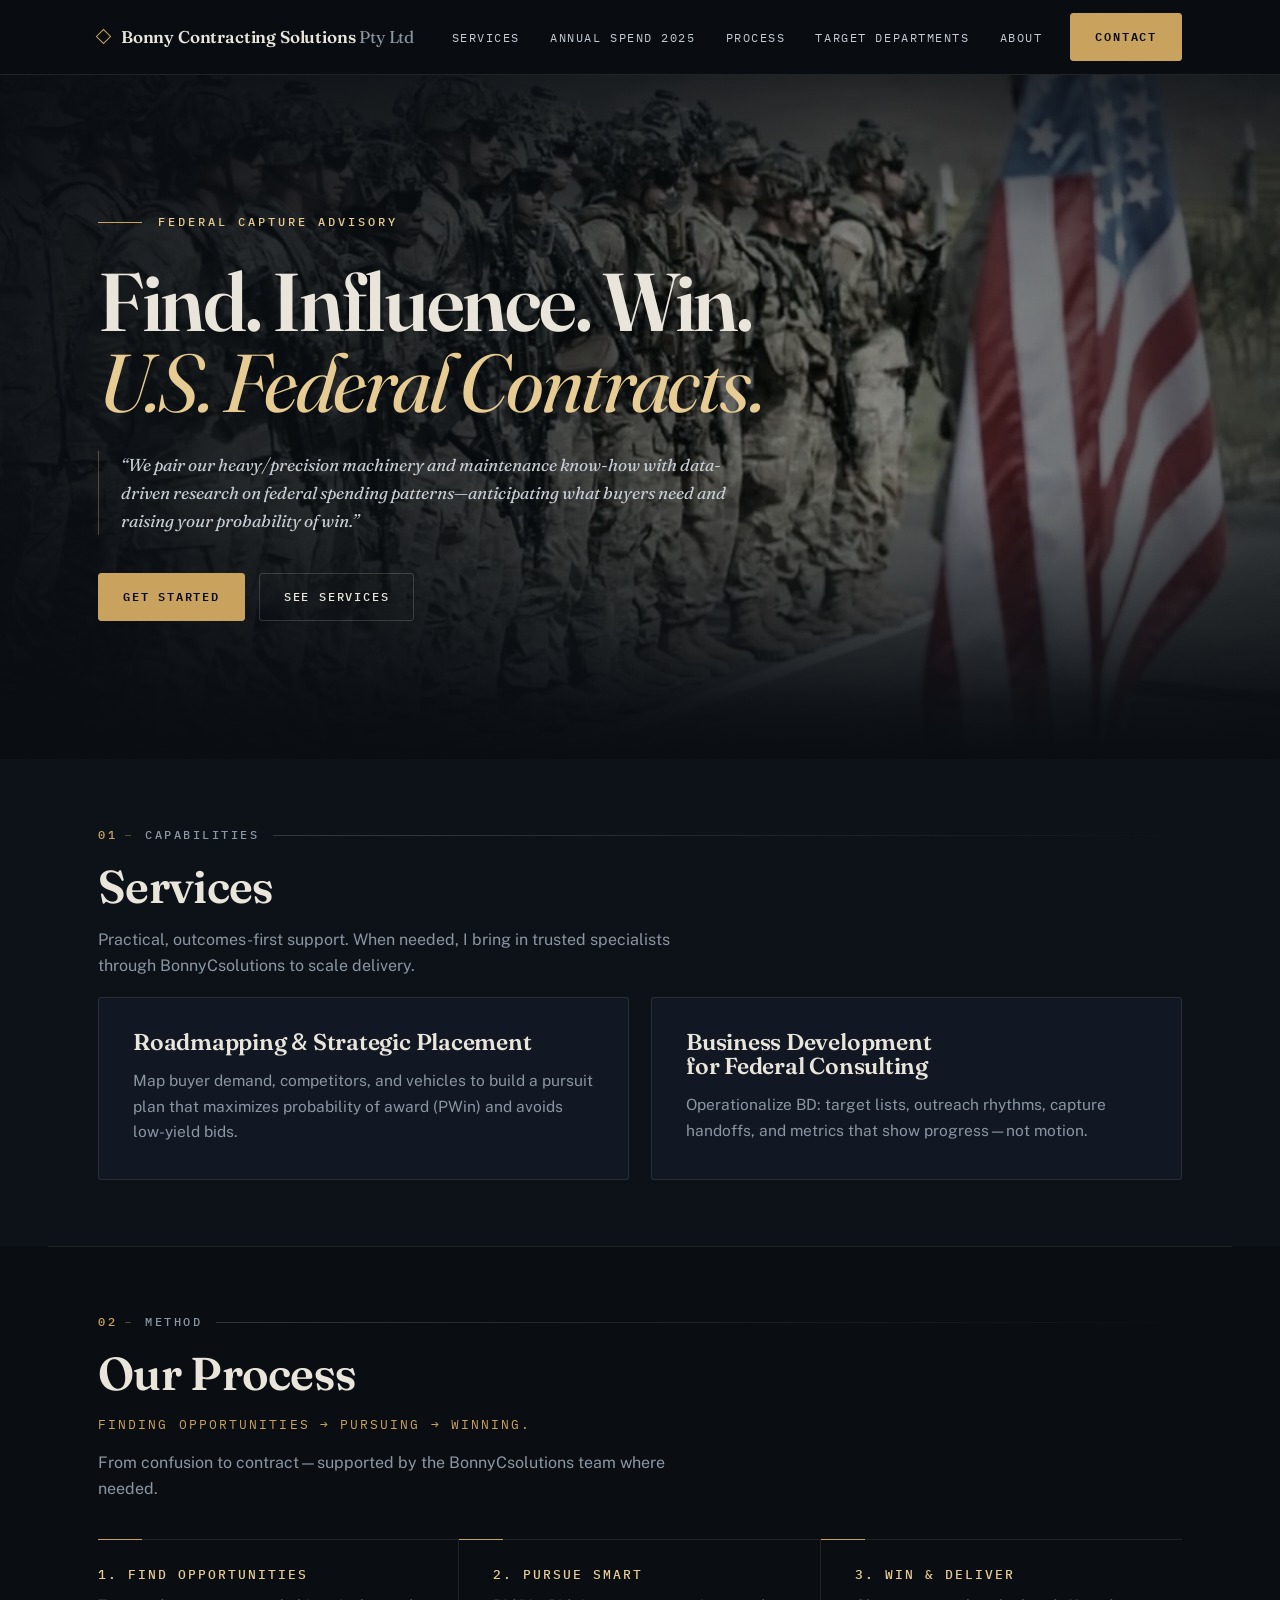
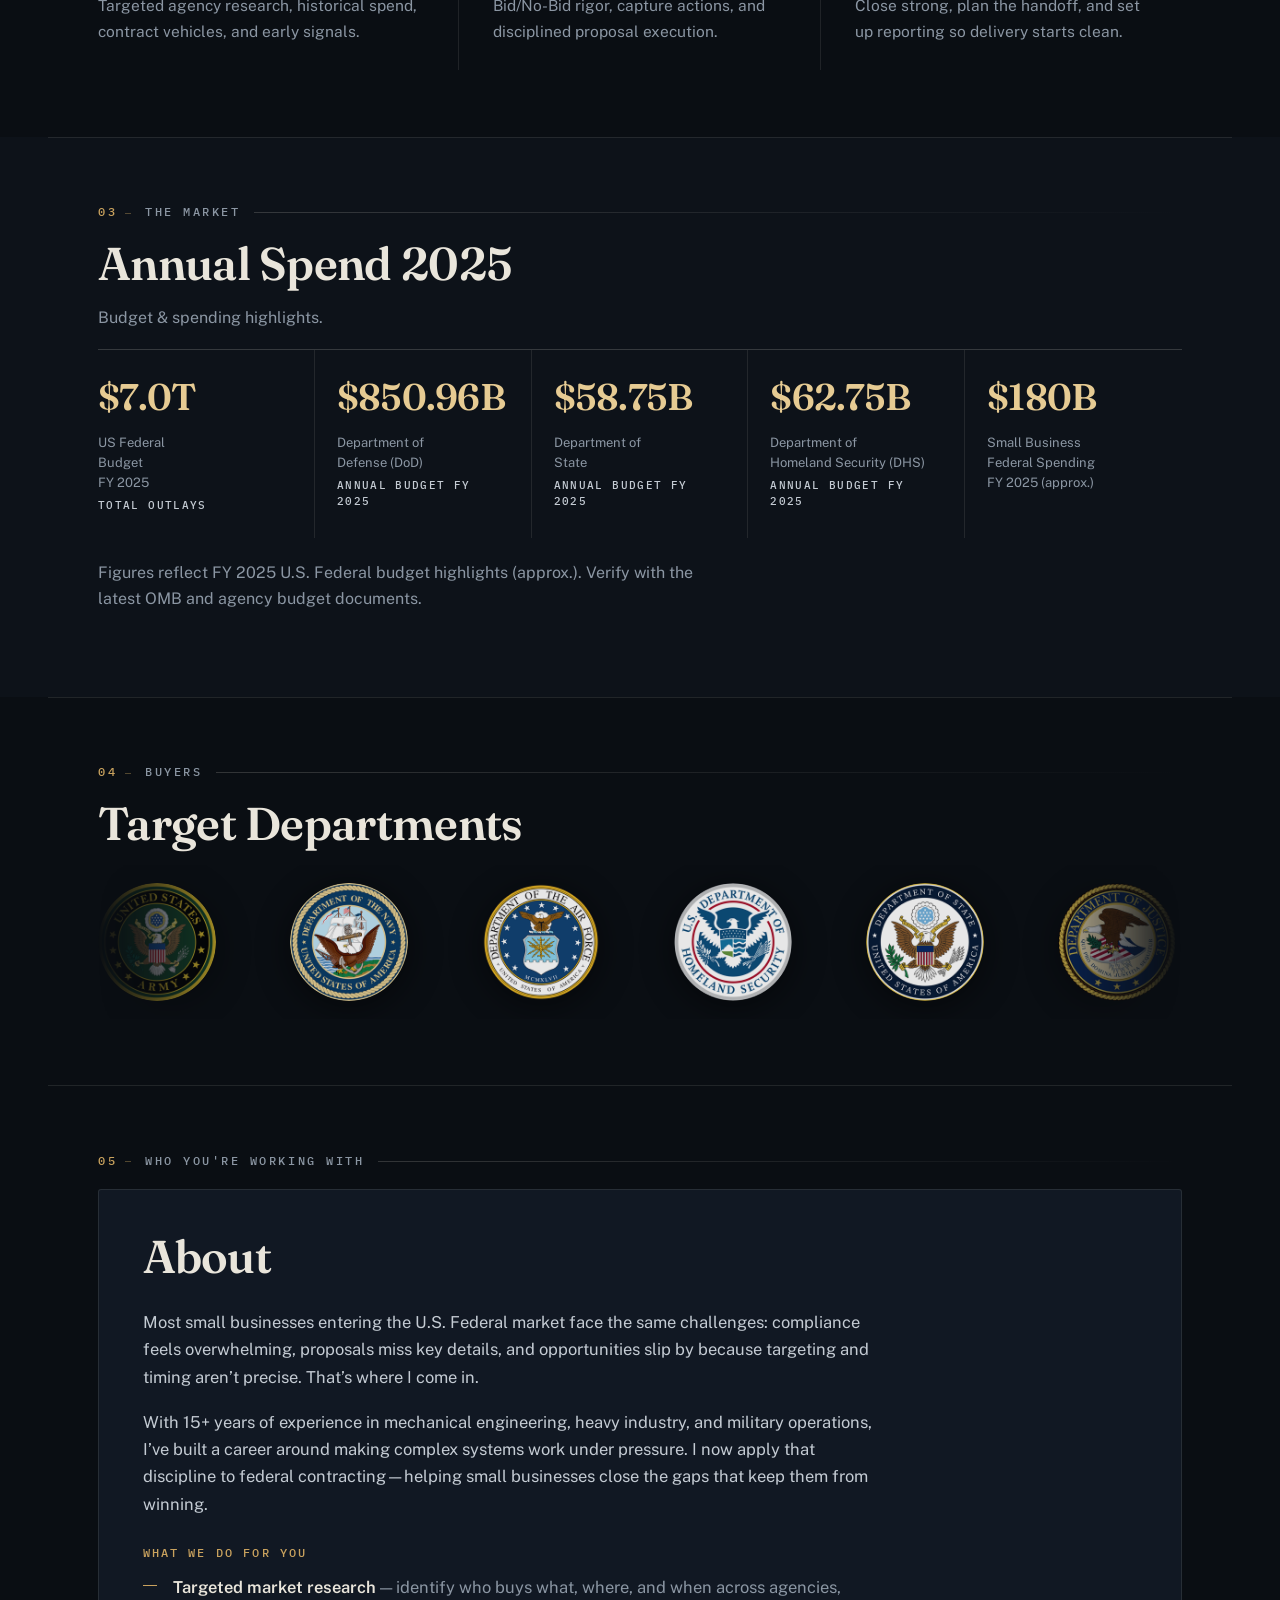
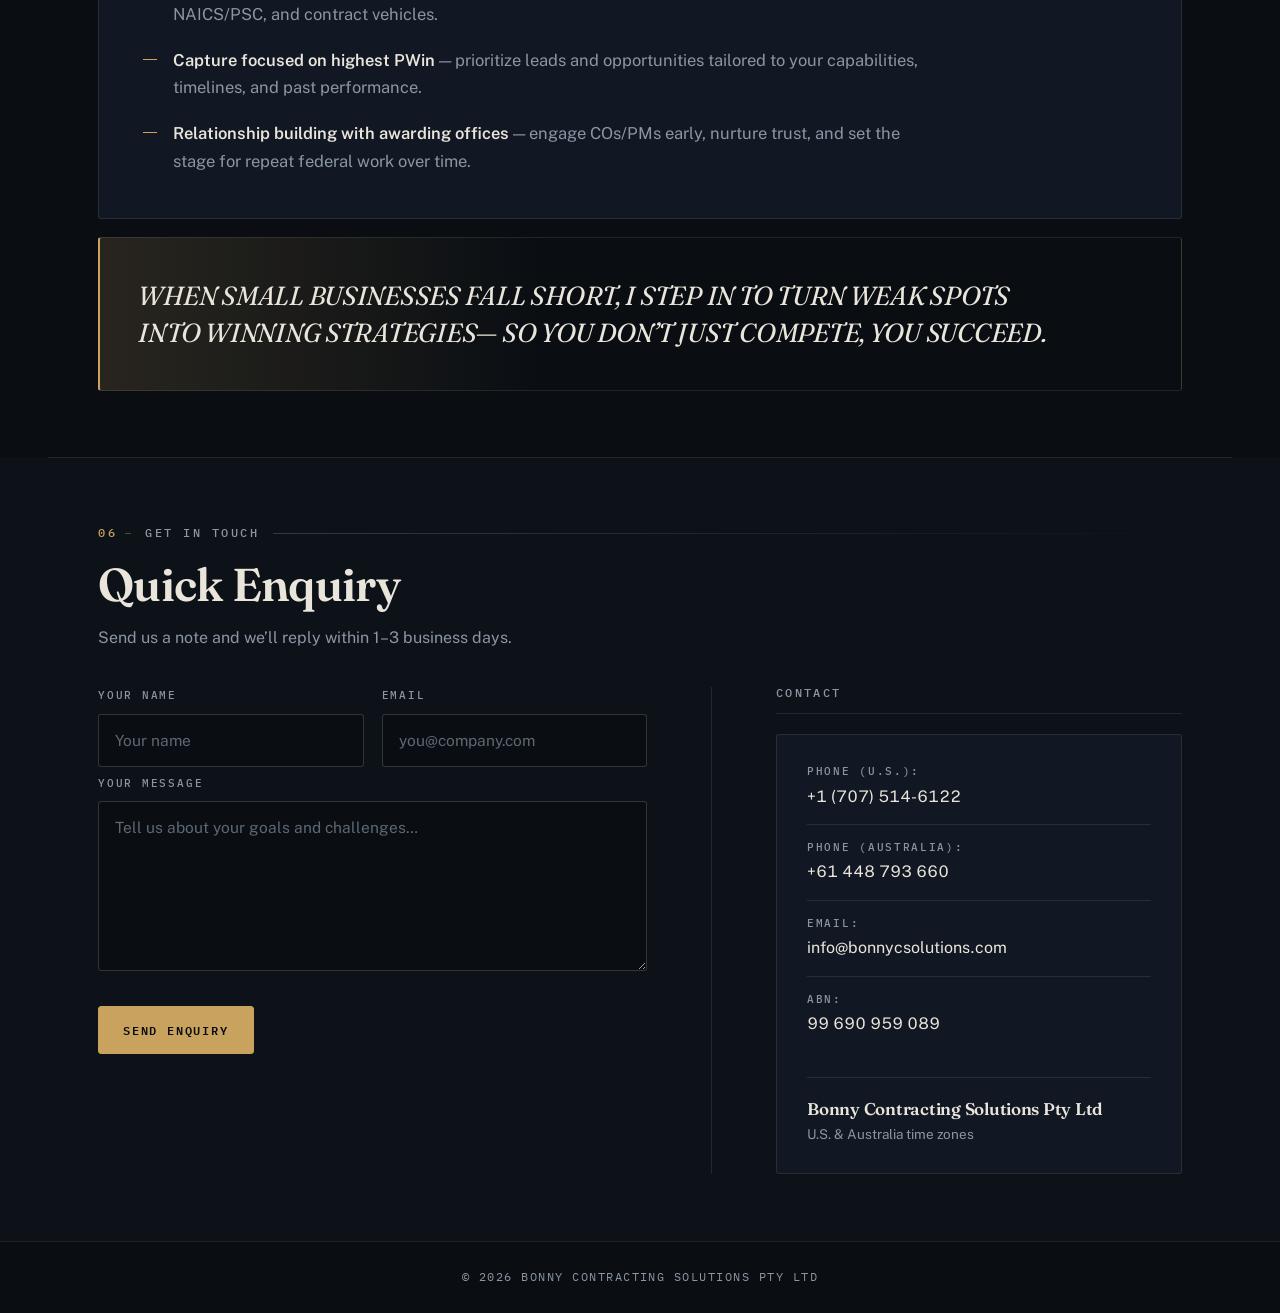
==== index.html @ 8694c8a5 "Tighten vertical rhythm Section padding was clamp(72px,9vw,132px), giving 259px of dead space betwee" ====
<!doctype html>
<html lang="en">
<head>
  <meta charset="utf-8" />
  <!-- Desktop keeps zoom; mobile/tablet tightened by JS (viewport-fit supports notches) -->
  <meta id="viewport" name="viewport" content="width=device-width, initial-scale=1, viewport-fit=cover" />
  <title>Bonny Contracting Solutions Pty Ltd</title>

  <meta name="description" content="Bonny Contracting Solutions helps small businesses find, shape, and win U.S. Federal contracts—DoD & State—through targeted BD, disciplined capture, and compliant proposals.">

  <!-- Social sharing -->
  <meta property="og:title" content="Bonny Contracting Solutions Pty Ltd">
  <meta property="og:description" content="Find. Influence. Win. U.S. Federal Contracts. Pipeline, capture, proposals.">
  <meta property="og:type" content="website">
  <meta property="og:locale" content="en_US">
  <meta name="twitter:card" content="summary_large_image">

  <!-- Fonts (preconnects for faster font CSS) -->
  <link rel="preconnect" href="https://fonts.googleapis.com" crossorigin>
  <link rel="preconnect" href="https://fonts.gstatic.com" crossorigin>
  <link href="https://fonts.googleapis.com/css2?family=Fraunces:ital,opsz,wght@0,9..144,400;0,9..144,600;1,9..144,400&family=IBM+Plex+Mono:wght@400;500&family=Public+Sans:wght@400;500;600&display=swap" rel="stylesheet">

  <link rel="icon" href="favicon-32.png" sizes="32x32" type="image/png">
  <link rel="apple-touch-icon" href="favicon-180.png">


  <!-- Preload hero poster (fast first paint) -->
  <link rel="preload" as="image" href="images/hero/poster.jpg" fetchpriority="high">

  <!-- Site styles -->
  <!-- _headers caches /*.css immutable for a year, so this version query must
       change whenever styles.css changes, or returning visitors pair new HTML
       with a stale stylesheet. -->
  <link rel="stylesheet" href="styles.css?v=dossier-3" />

  <!-- Minimal inline tweaks for bullet spacing/underline thickness -->
  <style>
    .impact-list li { margin-bottom: 1rem; }       /* one line between bullets */
    .impact-list li:last-child { margin-bottom: 0; }
    .impact-list u { text-underline-offset: 2px; text-decoration-thickness: .09em; }
  </style>

  <!-- Organization schema -->
  <script type="application/ld+json">
  {
    "@context":"https://schema.org",
    "@type":"Organization",
    "name":"Bonny Contracting Solutions Pty Ltd",
    "url":"https://bonnycsolutions.com",
    "email":"info@bonnycsolutions.com",
    "telephone":["+17075146122","+61448793660"]
  }
  </script>
</head>
<body>
  <!-- Skip link -->
  <a class="skip-link" href="#main">Skip to content</a>

  <div class="page">

    <!-- NAV -->
    <header class="nav">
      <div class="container nav-inner">
        <div class="brand">
          <span class="brand-mark" aria-hidden="true"></span>
          <span>Bonny Contracting Solutions<span class="brand-suffix"> Pty Ltd</span></span>
        </div>

        <!-- Horizontal scroller wrapper for mobile -->
        <nav class="primary-nav" role="navigation" aria-label="Primary">
          <div class="nav-scroller" aria-label="Section links">
            <ul class="nav-list">
              <li><a href="#services">Services</a></li>
              <li><a href="#spend">Annual Spend 2025</a></li>
              <li><a href="#process">Process</a></li>
              <li><a href="#agencies">Target Departments</a></li>
              <li><a href="#about">About</a></li>
              <!-- Mobile-only Contact (desktop button remains at right) -->
              <li class="link-contact"><a href="#enquiry">Contact</a></li>
            </ul>
          </div>
        </nav>

        <!-- Desktop CTA (hidden on mobile) -->
        <a class="btn btn-primary nav-cta" href="#enquiry">Contact</a>
      </div>
    </header>

    <main id="main">
      <!-- HERO -->
      <section id="hero" class="hero section">
        <div class="hero-video" aria-hidden="true">
          <!-- No <source> children and no autoplay: script.js assigns src and
               drives the loop. With them, the browser eagerly downloaded two
               clips that the script then replaced, and reduced-motion visitors
               (who never see video) downloaded them too. Poster carries the
               same baked grade as the clips, so there is no brightness pop
               when the first one starts. -->
          <video id="videoA" class="hero-video-el" playsinline muted preload="none" poster="images/hero/poster.jpg"></video>
          <video id="videoB" class="hero-video-el" playsinline muted preload="none" poster="images/hero/poster.jpg"></video>

        </div>

        <div class="container">
          <div class="hero-panel">
            <p class="hero-eyebrow">Federal Capture Advisory</p>
            <h1>Find. Influence. Win.<span class="h1-alt">U.S. Federal Contracts.</span></h1>
            <p class="hero-quote">“We pair our heavy/precision machinery and maintenance know-how with data-driven research on federal spending patterns—anticipating what buyers need and raising your probability of win.”</p>

            <div class="cta-row">
              <a class="btn btn-primary" href="#enquiry">Get Started</a>
              <a class="btn btn-ghost" href="#services">See Services</a>
            </div>

          </div>
        </div>
      </section>

      <!-- SERVICES -->
      <section id="services" class="section">
        <div class="container">
          <p class="eyebrow"><span class="eyebrow-idx">01</span> Capabilities</p>
          <h2>Services</h2>
          <p class="muted">Practical, outcomes-first support. When needed, I bring in trusted specialists through BonnyCsolutions to scale delivery.</p>

          <div class="services-grid" style="margin-top:16px;">
            <article class="service-card">
              <div class="service-body">
                <h3>Roadmapping <span class="amp">&amp;</span> Strategic Placement</h3>
                <p>Map buyer demand, competitors, and vehicles to build a pursuit plan that maximizes probability of award (PWin) and avoids low-yield bids.</p>
              </div>
            </article>

            <article class="service-card">
              <div class="service-body">
                <h3>Business Development for Federal Consulting</h3>
                <p>Operationalize BD: target lists, outreach rhythms, capture handoffs, and metrics that show progress—not motion.</p>
              </div>
            </article>
          </div>
        </div>
      </section>

      <!-- PROCESS -->
      <section id="process" class="section">
        <div class="container">
          <p class="eyebrow"><span class="eyebrow-idx">02</span> Method</p>
          <h2>Our Process</h2>
          <div class="process-line">Finding Opportunities → Pursuing → Winning.</div>
          <p class="muted">From confusion to contract—supported by the BonnyCsolutions team where needed.</p>

          <div class="steps">
            <div class="step">
              <h3>1. Find Opportunities</h3>
              <p>Targeted agency research, historical spend, contract vehicles, and early signals.</p>
            </div>
            <div class="step">
              <h3>2. Pursue Smart</h3>
              <p>Bid/No-Bid rigor, capture actions, and disciplined proposal execution.</p>
            </div>
            <div class="step">
              <h3>3. Win & Deliver</h3>
              <p>Close strong, plan the handoff, and set up reporting so delivery starts clean.</p>
            </div>
          </div>
        </div>
      </section>

      <!-- ANNUAL SPEND -->
      <section id="spend" class="section">
        <div class="container">
          <p class="eyebrow"><span class="eyebrow-idx">03</span> The Market</p>
          <h2>Annual Spend 2025</h2>
          <p class="muted">Budget &amp; spending highlights.</p>

          <div class="stats" style="margin-top:10px;">
            <div class="stat-card">
              <div class="stat-stack">
                <span class="stat-ghost" aria-hidden="true">$7.0T</span>
                <div class="stat-value" data-target="7.0" data-suffix="T">$7.0T</div>
              </div>
              <div class="stat-caption">US Federal<br>Budget<br>FY 2025<br><strong>Total Outlays</strong></div>
            </div>

            <div class="stat-card">
              <div class="stat-stack">
                <span class="stat-ghost" aria-hidden="true">$851.70B</span>
                <div class="stat-value" data-target="851.7" data-suffix="B">$851.70B</div>
              </div>
              <div class="stat-caption">Department of<br>Defense (DoD)<br><strong>Annual Budget FY 2025</strong></div>
            </div>

            <div class="stat-card">
              <div class="stat-stack">
                <span class="stat-ghost" aria-hidden="true">$58.80B</span>
                <div class="stat-value" data-target="58.8" data-suffix="B">$58.80B</div>
              </div>
              <div class="stat-caption">Department of<br>State<br><strong>Annual Budget FY 2025</strong></div>
            </div>

            <div class="stat-card">
              <div class="stat-stack">
                <span class="stat-ghost" aria-hidden="true">$62.8B</span>
                <div class="stat-value" data-target="62.8" data-suffix="B">$62.80B</div>
              </div>
              <div class="stat-caption">Department of<br>Homeland Security (DHS)<br><strong>Annual Budget FY 2025</strong></div>
            </div>

            <div class="stat-card">
              <div class="stat-stack">
                <span class="stat-ghost" aria-hidden="true">$180B</span>
                <div class="stat-value" data-target="180" data-suffix="B">$180B</div>
              </div>
              <div class="stat-caption">Small Business<br>Federal Spending<br>FY 2025 (approx.)</div>
            </div>
          </div>

          <p class="muted stats-note">
            Figures reflect FY&nbsp;2025 U.S. Federal budget highlights (approx.). Verify with the latest OMB and agency budget documents.
          </p>
        </div>
      </section>

      <!-- TARGET DEPARTMENTS -->
      <section id="agencies" class="section">
        <div class="container">
          <p class="eyebrow"><span class="eyebrow-idx">04</span> Buyers</p>
          <h2>Target Departments</h2>

          <div class="seal-track" style="margin-top:14px;">
            <div class="seal-row">
              <img class="seal" width="112" height="112" decoding="async" loading="lazy" src="images/Department/army.png" alt="U.S. Department of the Army">
              <img class="seal" width="112" height="112" decoding="async" loading="lazy" src="images/Department/navy.png" alt="U.S. Department of the Navy">
              <img class="seal" width="112" height="112" decoding="async" loading="lazy" src="images/Department/airforce.png" alt="U.S. Department of the Air Force">
              <img class="seal" width="112" height="112" decoding="async" loading="lazy" src="images/Department/dhs.png" alt="U.S. Department of Homeland Security">
              <img class="seal" width="112" height="112" decoding="async" loading="lazy" src="images/Department/state.png" alt="U.S. Department of State">
              <img class="seal" width="112" height="112" decoding="async" loading="lazy" src="images/Department/justice.png" alt="U.S. Department of Justice">
              <img class="seal" width="112" height="112" decoding="async" loading="lazy" src="images/Department/vet.png" alt="U.S. Department of Veterans Affairs">
            </div>
          </div>
        </div>
      </section>

      <!-- ABOUT -->
<section id="about" class="section">
  <div class="container">

    <p class="eyebrow"><span class="eyebrow-idx">05</span> Who You're Working With</p>

    <div class="bubble">
      <h2>About</h2>

      <p>Most small businesses entering the U.S. Federal market face the same challenges: compliance feels overwhelming, proposals miss key details, and opportunities slip by because targeting and timing aren’t precise. That’s where I come in.</p>

      <p>With 15+ years of experience in mechanical engineering, heavy industry, and military operations, I’ve built a career around making complex systems work under pressure. I now apply that discipline to federal contracting—helping small businesses close the gaps that keep them from winning.</p>

      <h3>What We Do for You</h3>
      <ul class="what-we-do">
        <li><strong>Targeted market research</strong> — identify who buys what, where, and when across agencies, NAICS/PSC, and contract vehicles.</li>
        <li><strong>Capture focused on highest PWin</strong> — prioritize leads and opportunities tailored to your capabilities, timelines, and past performance.</li>
        <li><strong>Relationship building with awarding offices</strong> — engage COs/PMs early, nurture trust, and set the stage for repeat federal work over time.</li>
      </ul>
    </div><!-- /bubble -->

    <!-- Bubble: closer statement -->
    <div class="closer-block bubble bubble--tight">
      <div class="closer-rule" aria-hidden="true"></div>
      <h3 class="closer-line">
        When small businesses fall short, I step in to turn weak spots into winning strategies—
        so you don’t just compete, you succeed.
      </h3>
    </div>

  </div><!-- /container -->
</section>



      <!-- ENQUIRY -->
      <section id="enquiry" class="section">
        <div class="container">

          <div class="enquiry-head">
            <p class="eyebrow"><span class="eyebrow-idx">06</span> Get In Touch</p>
            <h2 class="enquiry-title">Quick Enquiry</h2>
          </div>

          <p class="muted">Send us a note and we’ll reply within 1–3 business days.</p>

          <div class="enquiry-grid">
            <div class="enquiry-col">
              <form class="enquiry-form" id="enquiryForm" name="enquiry" method="POST"
                    data-netlify="true" netlify-honeypot="hp" novalidate>
                <!-- Netlify matches submissions to this form by name. -->
                <input type="hidden" name="form-name" value="enquiry" />
                <div class="grid">
                  <label class="field">
                    <span>Your name</span>
                    <input name="name" type="text" placeholder="Your name" required />
                  </label>
                  <label class="field">
                    <span>Email</span>
                    <input name="email" type="email" placeholder="you@company.com" required />
                  </label>
                </div>

                <input class="hp-field" name="hp" autocomplete="off" tabindex="-1" aria-hidden="true" />

                <label class="field" style="margin-top:8px;">
                  <span>Your message</span>
                  <textarea name="message" rows="6" placeholder="Tell us about your goals and challenges…" required></textarea>
                </label>

                <div class="enquiry-actions">
                  <button class="btn btn-primary" type="submit">Send Enquiry</button>
                  <span id="enquiryStatus" class="enquiry-status" role="status" aria-live="polite"></span>
                </div>
              </form>
            </div>

            <div class="enquiry-divider" aria-hidden="true"></div>

            <div class="enquiry-col">
              <h3 class="contact-heading">Contact</h3>
              <div class="contact-card">
                <ul class="contact-list">
                  <li><strong>Phone (U.S.):</strong> <a href="tel:+17075146122">+1 (707) 514-6122</a></li>
                  <li><strong>Phone (Australia):</strong> <a href="tel:+61448793660">+61 448 793 660</a></li>
                  <li><strong>Email:</strong> <a href="mailto:info@bonnycsolutions.com">info@bonnycsolutions.com</a></li>
                  <li><strong>ABN:</strong> <span id="abn">99 690 959 089</span></li>

                </ul>
                <hr class="card-divider" />
                <div class="company-block">
                  <h4>Bonny Contracting Solutions Pty Ltd</h4>
                  <div class="muted">U.S. &amp; Australia time zones</div>
                </div>
              </div>
            </div>
          </div>
        </div>
      </section>
    </main>

    <footer class="site-footer">
      <div class="container footer-inner">
        © <span id="year"></span> Bonny Contracting Solutions Pty Ltd
      </div>
    </footer>

  </div>

  <script src="script.js?v=dossier-3" defer></script>

</body>
</html>
---- styles.css ----
/* =========================================================
   Bonny Contracting Solutions — styles.css
   Aesthetic: "federal dossier" — ink, bone, brass.
   Brass (#C9A25E) is drawn from the gold in the department
   seals, so the accent and the imagery agree.
   ========================================================= */

:root{
  /* Surfaces */
  --ink:#0A0E13;
  --ink-2:#0D1219;
  --surface:#111823;
  --surface-2:#151D29;

  /* Ink-on-dark */
  --bone:#E9E5DB;
  --bone-2:#C4CBD3;
  --muted:#8B96A3;

  /* Accent */
  --brass:#C9A25E;
  --brass-2:#E6CB93;
  --brass-dim:rgba(201,162,94,.16);
  --brass-line:rgba(201,162,94,.38);

  /* Hairlines */
  --line:rgba(233,229,219,.10);
  --line-2:rgba(233,229,219,.18);

  /* Type */
  --font-display:"Fraunces","Iowan Old Style",Georgia,"Times New Roman",serif;
  --font-sans:"Public Sans",system-ui,-apple-system,"Segoe UI",sans-serif;
  --font-mono:"IBM Plex Mono",ui-monospace,SFMono-Regular,Menlo,monospace;

  /* Geometry — polished, near-square edges */
  --r:3px;
  --r-lg:6px;
  --shell:1180px;
  --gutter:clamp(20px,5vw,48px);

  /* Marquee (consumed by script.js clone logic) */
  --seal-size:118px;
  --seal-gap:74px;
  --seal-speed:46s;
  --edge-fade:14%;

  /* Set at runtime by script.js */
  --stats-caption-h:auto;
  --stats-line-h:auto;
}

/* =========================================================
   Base
   ========================================================= */
*{box-sizing:border-box}
html,body{margin:0;padding:0}
html{scroll-behavior:smooth}

/* Do NOT use `overflow-x:hidden` here. On the root it creates a scroll
   container, which (a) combined with `overscroll-behavior` stops the mouse
   wheel scrolling the page in Chromium, and (b) can break `position:sticky`
   descendants. `overflow-x:clip` clips without creating a scroll container,
   so it cannot capture the wheel. Older Safari (<16) lacks `clip`; there we
   fall back to `hidden` on body only, never on html. */
html,body{overflow-x:clip}
@supports not (overflow:clip){
  html{overflow-x:visible}
  body{overflow-x:hidden}
}

body{
  background:var(--ink);
  color:var(--bone);
  font-family:var(--font-sans);
  font-size:16.5px;
  line-height:1.65;
  -webkit-font-smoothing:antialiased;
  text-rendering:optimizeLegibility;
}

/* Film grain — sits above everything, ignores pointer events. */
body::after{
  content:"";
  position:fixed;
  inset:0;
  z-index:9999;
  pointer-events:none;
  opacity:.035;
  mix-blend-mode:soft-light;
  background-image:url("data:image/svg+xml,%3Csvg xmlns='http://www.w3.org/2000/svg' width='200' height='200'%3E%3Cfilter id='n'%3E%3CfeTurbulence type='fractalNoise' baseFrequency='.75' numOctaves='3'/%3E%3C/filter%3E%3Crect width='200' height='200' filter='url(%23n)'/%3E%3C/svg%3E");
}

img{display:block;max-width:100%;height:auto}
a{color:var(--brass-2);text-decoration:none}
a:hover{color:var(--brass)}

::selection{background:var(--brass);color:#0A0E13}

:focus-visible{
  outline:2px solid var(--brass);
  outline-offset:3px;
  border-radius:2px;
}

.container{
  width:100%;
  max-width:var(--shell);
  margin:0 auto;
  padding-inline:var(--gutter);
}

.sr-only,.skip-link:not(:focus){
  position:absolute;width:1px;height:1px;padding:0;margin:-1px;
  overflow:hidden;clip:rect(0 0 0 0);white-space:nowrap;border:0;
}
.skip-link:focus{
  position:fixed;top:12px;left:12px;z-index:10000;
  width:auto;height:auto;clip:auto;margin:0;
  padding:10px 16px;background:var(--brass);color:#0A0E13;
  font-family:var(--font-mono);font-size:13px;
}

/* =========================================================
   Typography
   ========================================================= */
h1,h2,h3,h4{
  font-family:var(--font-display);
  font-weight:600;
  line-height:1.05;
  letter-spacing:-.015em;
  margin:0 0 .5em;
  color:var(--bone);
  font-optical-sizing:auto;
}
p{margin:0 0 1.1em}
.muted{color:var(--muted)}
strong{font-weight:600;color:var(--bone)}

/* Mono eyebrow: "01 / CAPABILITIES" with a brass rule */
.eyebrow{
  display:flex;
  align-items:center;
  gap:14px;
  margin:0 0 18px;
  font-family:var(--font-mono);
  font-size:11.5px;
  font-weight:500;
  letter-spacing:.22em;
  text-transform:uppercase;
  color:var(--muted);
}
.eyebrow::after{
  content:"";
  flex:1 1 auto;
  height:1px;
  background:linear-gradient(90deg,var(--line-2),transparent);
}
.eyebrow-idx{
  color:var(--brass);
  position:relative;
  padding-right:14px;
}
.eyebrow-idx::after{
  content:"";
  position:absolute;
  right:0;top:50%;
  width:6px;height:1px;
  background:var(--brass-line);
}

/* =========================================================
   Sections
   ========================================================= */
.section{
  padding:clamp(48px,5.2vw,80px) 0;
  position:relative;
}
.section + .section::before{
  content:"";
  position:absolute;
  top:0;
  left:var(--gutter);
  right:var(--gutter);
  height:1px;
  background:var(--line);
}
#services,#spend,#enquiry{background:var(--ink-2)}

.section h2{
  font-size:clamp(30px,3.6vw,46px);
  margin-bottom:.35em;
  max-width:22ch;
}
.section > .container > .muted{
  max-width:62ch;
  font-size:16px;
}

/* =========================================================
   Nav
   ========================================================= */
.nav{
  position:sticky;top:0;z-index:60;
  background:color-mix(in srgb,var(--ink) 82%,transparent);
  backdrop-filter:blur(14px) saturate(1.3);
  -webkit-backdrop-filter:blur(14px) saturate(1.3);
  border-bottom:1px solid var(--line);
}
.nav-inner{
  display:flex;align-items:center;gap:28px;
  min-height:74px;
}
.brand{
  display:flex;align-items:center;gap:12px;
  flex:0 0 auto;
  font-family:var(--font-display);
  font-size:17px;
  font-weight:600;
  letter-spacing:-.01em;
  color:var(--bone);
  white-space:nowrap;
}
.brand-mark{
  width:11px;height:11px;
  border:1.5px solid var(--brass);
  transform:rotate(45deg);
  flex:0 0 auto;
}
.brand-suffix{color:var(--muted);font-weight:400}

.primary-nav{flex:1 1 auto;min-width:0}
.nav-scroller{overflow:visible}
.nav-list{
  list-style:none;margin:0;padding:0;
  display:flex;justify-content:flex-end;gap:30px;
}
.nav-list a{
  font-family:var(--font-mono);
  font-size:12px;
  letter-spacing:.13em;
  text-transform:uppercase;
  color:var(--bone-2);
  position:relative;
  padding-block:6px;
  white-space:nowrap;
}
.nav-list a::after{
  content:"";
  position:absolute;left:0;right:0;bottom:0;
  height:1px;background:var(--brass);
  transform:scaleX(0);
  transform-origin:right;
  transition:transform .32s cubic-bezier(.2,.7,.2,1);
}
.nav-list a:hover{color:var(--bone)}
.nav-list a:hover::after{transform:scaleX(1);transform-origin:left}
.link-contact{display:none}
.nav-cta{flex:0 0 auto}

/* =========================================================
   Buttons
   ========================================================= */
.btn{
  display:inline-flex;align-items:center;justify-content:center;
  gap:10px;
  padding:13px 24px;
  border-radius:var(--r);
  border:1px solid var(--line-2);
  background:transparent;
  color:var(--bone);
  font-family:var(--font-mono);
  font-size:12px;
  font-weight:500;
  letter-spacing:.15em;
  text-transform:uppercase;
  cursor:pointer;
  transition:background .25s ease,border-color .25s ease,color .25s ease,transform .25s ease;
}
.btn:hover{
  border-color:var(--brass-line);
  background:var(--brass-dim);
  color:var(--bone);
  transform:translateY(-1px);
}
.btn-primary{
  background:var(--brass);
  border-color:var(--brass);
  color:#0A0E13;
  font-weight:600;
}
.btn-primary:hover{
  background:var(--brass-2);
  border-color:var(--brass-2);
  color:#0A0E13;
}
.btn-ghost{background:transparent;color:var(--bone)}

/* =========================================================
   Hero
   ========================================================= */
.hero{
  position:relative;
  display:flex;align-items:center;
  min-height:clamp(560px,76vh,820px);
  padding:0;
  overflow:hidden;
  isolation:isolate;
}
.hero.section + .section::before{display:none}

.hero-video{position:absolute;inset:0;z-index:0;overflow:hidden}
.hero-video-el{
  position:absolute;inset:0;
  width:100%;height:100%;
  object-fit:cover;object-position:center 42%;
  opacity:0;
  /* The saturate/brightness grade is baked into the encodes (and the poster),
     so no per-frame filter here. Contrast is cheap and stays. */
  filter:contrast(1.06);
  transition:opacity .9s ease;
}
.hero-video-el.is-front{opacity:1;transition:opacity .9s ease}

/* Layered scrim: horizontal falloff, vertical seat into the page. */
.hero-video::after{
  content:"";
  position:absolute;inset:0;z-index:1;
  background:
    linear-gradient(90deg,rgba(10,14,19,.94) 0%,rgba(10,14,19,.74) 34%,rgba(10,14,19,.24) 68%,rgba(10,14,19,.44) 100%),
    linear-gradient(180deg,rgba(10,14,19,.62) 0%,transparent 22%,transparent 58%,rgba(10,14,19,.92) 92%,var(--ink) 100%),
    radial-gradient(130% 100% at 18% 50%,transparent 0 38%,rgba(10,14,19,.5) 100%);
}
.hero .container{position:relative;z-index:2}

.hero-panel{max-width:780px}

.hero-eyebrow{
  display:flex;align-items:center;gap:16px;
  margin:0 0 30px;
  font-family:var(--font-mono);
  font-size:11.5px;font-weight:500;
  letter-spacing:.26em;text-transform:uppercase;
  color:var(--brass-2);
}
.hero-eyebrow::before{
  content:"";width:44px;height:1px;background:var(--brass);flex:0 0 auto;
}

.hero h1{
  font-size:clamp(42px,6.4vw,90px);
  line-height:.98;
  letter-spacing:-.028em;
  font-weight:600;
  margin:0 0 28px;
  text-wrap:balance;
}
.h1-alt{
  display:block;
  color:var(--brass-2);
  font-style:italic;
  font-weight:400;
}

.hero-quote{
  position:relative;
  margin:0 0 38px;
  padding-left:22px;
  border-left:1px solid var(--brass-line);
  max-width:60ch;
  font-family:var(--font-display);
  font-style:italic;
  font-size:clamp(16.5px,1.35vw,19.5px);
  line-height:1.62;
  color:var(--bone-2);
}

.cta-row{display:flex;gap:14px;flex-wrap:wrap}

/* Staggered entrance — one orchestrated reveal, not scattered fidgets. */
@media (prefers-reduced-motion:no-preference){
  .hero-eyebrow,.hero h1,.hero-quote,.cta-row{
    animation:rise .9s cubic-bezier(.16,.84,.28,1) backwards;
  }
  .hero-eyebrow{animation-delay:.06s}
  .hero h1{animation-delay:.16s}
  .hero-quote{animation-delay:.3s}
  .cta-row{animation-delay:.42s}
}
@keyframes rise{
  from{opacity:0;transform:translateY(18px)}
  to{opacity:1;transform:none}
}

/* =========================================================
   Corner ticks — engineering-drawing crop marks on panels
   ========================================================= */
.tick{position:relative}
.tick::before,.tick::after{
  content:"";
  position:absolute;
  width:9px;height:9px;
  border-color:var(--brass-line);
  border-style:solid;
  opacity:0;
  transition:opacity .3s ease;
}
.tick::before{top:-1px;left:-1px;border-width:1px 0 0 1px}
.tick::after{bottom:-1px;right:-1px;border-width:0 1px 1px 0}
.tick:hover::before,.tick:hover::after{opacity:1}

/* =========================================================
   Services
   ========================================================= */
.services-grid{
  display:grid;
  grid-template-columns:repeat(2,1fr);
  gap:22px;
  margin-top:32px;
}
.service-card{
  position:relative;
  background:var(--surface);
  border:1px solid var(--line);
  border-radius:var(--r);
  padding:32px 34px 34px;
  transition:border-color .3s ease,background .3s ease,transform .3s ease;
}
.service-card:hover{
  border-color:var(--brass-line);
  background:var(--surface-2);
  transform:translateY(-3px);
}
.service-card h3{
  font-size:23px;
  margin-bottom:.6em;
  letter-spacing:-.01em;
  text-wrap:balance;
}
.service-card p{margin:0;color:var(--muted);font-size:15.5px}

/* =========================================================
   Process
   ========================================================= */
.process-line{
  font-family:var(--font-mono);
  font-size:13px;
  letter-spacing:.16em;
  text-transform:uppercase;
  color:var(--brass);
  margin:0 0 14px;
}
.steps{
  display:grid;
  grid-template-columns:repeat(3,1fr);
  gap:0;
  margin-top:36px;
  border-top:1px solid var(--line);
}
.step{
  padding:28px 32px 26px 0;
  border-right:1px solid var(--line);
  position:relative;
}
.step:last-child{border-right:0}
.step:not(:first-child){padding-left:34px}
.step::before{
  content:"";
  position:absolute;top:-1px;left:0;
  width:44px;height:1px;
  background:var(--brass);
}
.step h3{
  font-family:var(--font-mono);
  font-size:12.5px;
  font-weight:500;
  letter-spacing:.16em;
  text-transform:uppercase;
  color:var(--brass-2);
  margin-bottom:1em;
}
.step p{margin:0;color:var(--muted);font-size:15.5px}

/* =========================================================
   Annual spend — hairline table, not floating cards
   ========================================================= */
.stats{
  display:grid;
  grid-template-columns:repeat(5,1fr);
  gap:0;
  margin-top:36px;
  border-top:1px solid var(--line-2);
}
.stat-card{
  padding:28px 22px 24px;
  border-right:1px solid var(--line);
  text-align:left;
  transition:background .3s ease;
}
.stat-card:last-child{border-right:0}
.stat-card:first-child{padding-left:0}
.stat-card:hover{background:var(--surface)}

/* Fraunces ships a decorative "et" ampersand that reads as a knot at heading
   sizes. Borrow the sans ampersand for display headings only. */
.amp{font-family:var(--font-sans);font-weight:500;font-style:normal}

.stat-stack{
  position:relative;
  display:flex;align-items:flex-start;justify-content:flex-start;
  min-height:var(--stats-line-h);
}
.stat-value,.stat-ghost{
  font-family:var(--font-display);
  font-weight:600;
  font-size:clamp(28px,2.9vw,40px);
  line-height:1.05;
  letter-spacing:-.02em;
  color:var(--brass-2);
  font-variant-numeric:tabular-nums;
  font-feature-settings:"tnum" 1;
  white-space:nowrap;
}
/* Ghost reserves the final width so the count-up cannot reflow the grid. */
.stat-ghost{visibility:hidden;pointer-events:none;position:absolute;inset:auto auto 0 auto}

.stat-caption{
  margin-top:16px;
  color:var(--muted);
  font-size:13px;
  line-height:1.55;
  min-height:var(--stats-caption-h);
}
.stat-caption strong{
  display:block;
  margin-top:4px;
  font-family:var(--font-mono);
  font-size:10.5px;
  font-weight:500;
  letter-spacing:.13em;
  text-transform:uppercase;
  color:var(--bone-2);
}
.stats-note{
  margin-top:22px;
  font-size:12.5px;
  color:var(--muted);
  max-width:78ch;
}

/* =========================================================
   Department seals
   ========================================================= */
.seal-track{
  position:relative;
  overflow:hidden;
  width:100%;
  height:calc(var(--seal-size) + 36px);
  margin-top:32px;
  -webkit-mask-image:linear-gradient(90deg,transparent 0,#000 var(--edge-fade),#000 calc(100% - var(--edge-fade)),transparent 100%);
          mask-image:linear-gradient(90deg,transparent 0,#000 var(--edge-fade),#000 calc(100% - var(--edge-fade)),transparent 100%);
}
.seal-row{
  display:flex;align-items:center;gap:var(--seal-gap);
  position:absolute;left:0;top:50%;
  transform:translateY(-50%) translateX(0);
  will-change:transform;
  animation:seal-loop var(--seal-speed) linear infinite;
}
@keyframes seal-loop{
  0%{transform:translateY(-50%) translateX(0)}
  100%{transform:translateY(-50%) translateX(-50%)}
}
.seal{
  width:var(--seal-size);height:var(--seal-size);
  object-fit:contain;flex:0 0 auto;
  border-radius:50%;
  filter:saturate(.82) drop-shadow(0 6px 18px rgba(0,0,0,.55));
  opacity:.9;
  transition:filter .35s ease,opacity .35s ease,transform .35s ease;
}
.seal:hover{
  filter:saturate(1) drop-shadow(0 8px 24px rgba(0,0,0,.65));
  opacity:1;
  transform:scale(1.05);
}
.seal-track:hover .seal-row{animation-play-state:paused}

/* =========================================================
   About
   ========================================================= */
.bubble{
  background:var(--surface);
  border:1px solid var(--line);
  border-radius:var(--r);
  padding:clamp(28px,3.4vw,48px);
}
.bubble h2{margin-bottom:.6em}
.bubble p{color:var(--bone-2);max-width:74ch}
.bubble h3{
  font-family:var(--font-mono);
  font-size:12px;font-weight:500;
  letter-spacing:.18em;text-transform:uppercase;
  color:var(--brass);
  margin:2.4em 0 1.2em;
}

.what-we-do{list-style:none;margin:0;padding:0}
.what-we-do li{
  position:relative;
  padding-left:30px;
  margin-bottom:1.15em;
  color:var(--muted);
  max-width:78ch;
}
.what-we-do li:last-child{margin-bottom:0}
.what-we-do li::before{
  content:"";
  position:absolute;
  left:0;top:.72em;
  width:14px;height:1px;
  background:var(--brass);
}
.what-we-do strong{color:var(--bone)}

.closer-block{
  margin-top:18px;
  border-left:2px solid var(--brass);
  background:linear-gradient(90deg,var(--brass-dim),transparent 42%);
}
.bubble--tight{padding:clamp(28px,3vw,44px)}
.closer-rule{display:none}
/* Must out-specify `.bubble h3`, which sets the mono eyebrow treatment. */
.closer-block h3.closer-line{
  font-family:var(--font-display);
  font-style:italic;
  font-weight:400;
  font-size:clamp(19px,2.05vw,27px);
  line-height:1.42;
  letter-spacing:-.01em;
  color:var(--bone);
  margin:0;
  max-width:56ch;
  text-wrap:balance;
}

/* =========================================================
   Enquiry + contact
   ========================================================= */
.enquiry-head{margin-bottom:6px}
.contact-heading{
  font-family:var(--font-mono);
  font-size:11.5px;font-weight:500;
  letter-spacing:.2em;text-transform:uppercase;
  color:var(--muted);
  margin:0 0 20px;
  padding-bottom:14px;
  border-bottom:1px solid var(--line);
}

.enquiry-grid{
  display:grid;
  grid-template-columns:1.15fr 1px .85fr;
  gap:clamp(36px,5vw,72px);
  margin-top:36px;
  align-items:start;
}
.enquiry-divider{background:var(--line);width:1px;height:100%;min-height:340px}

.enquiry-form .grid{
  display:grid;grid-template-columns:1fr 1fr;gap:18px;
}
.field{display:block}
.field > span{
  display:block;
  margin-bottom:9px;
  font-family:var(--font-mono);
  font-size:10.5px;font-weight:500;
  letter-spacing:.17em;text-transform:uppercase;
  color:var(--muted);
}
.field input,.field textarea{
  width:100%;
  background:var(--ink);
  border:1px solid var(--line-2);
  border-radius:var(--r);
  padding:14px 16px;
  color:var(--bone);
  font-family:var(--font-sans);
  font-size:15.5px;
  line-height:1.5;
  transition:border-color .25s ease,background .25s ease;
}
.field textarea{resize:vertical;min-height:170px}
.field input::placeholder,.field textarea::placeholder{color:#5D6874;font-family:var(--font-sans)}
.field input:focus,.field textarea:focus{
  outline:none;
  border-color:var(--brass-line);
  background:var(--ink-2);
}
.hp-field{position:absolute!important;left:-9999px!important;width:1px;height:1px;opacity:0}

.enquiry-actions{
  display:flex;align-items:center;gap:20px;
  margin-top:26px;flex-wrap:wrap;
}
.enquiry-status{
  font-family:var(--font-mono);
  font-size:12px;letter-spacing:.08em;
  color:var(--muted);
}
.enquiry-status.success{color:var(--brass-2)}
.enquiry-status.error{color:#D9736B}

.contact-card{
  background:var(--surface);
  border:1px solid var(--line);
  border-radius:var(--r);
  padding:28px 30px;
}
.contact-list{list-style:none;margin:0;padding:0}
.contact-list li{
  display:flex;flex-direction:column;gap:3px;
  padding:14px 0;
  border-bottom:1px solid var(--line);
}
.contact-list li:first-child{padding-top:0}
.contact-list li:last-child{border-bottom:0}
.contact-list strong{
  font-family:var(--font-mono);
  font-size:10.5px;font-weight:500;
  letter-spacing:.16em;text-transform:uppercase;
  color:var(--muted);
}
.contact-list a,.contact-list span{
  font-size:16px;
  color:var(--bone);
  font-variant-numeric:tabular-nums;
}
.contact-list a:hover{color:var(--brass-2)}

.card-divider{
  border:0;height:1px;background:var(--line);
  margin:26px 0 22px;
}
.company-block h4{
  font-size:17px;
  margin-bottom:.3em;
}
.company-block .muted{font-size:13.5px}

/* =========================================================
   Footer
   ========================================================= */
.site-footer{
  border-top:1px solid var(--line);
  padding:26px 0;
  background:var(--ink);
}
.footer-inner{
  font-family:var(--font-mono);
  font-size:11.5px;
  letter-spacing:.13em;
  text-transform:uppercase;
  color:var(--muted);
  text-align:center;
}

/* =========================================================
   Scroll-triggered reveals (progressive enhancement)
   ========================================================= */
@media (prefers-reduced-motion:no-preference){
  @supports (animation-timeline:view()){
    .service-card,.step,.stat-card,.bubble,.closer-block,.seal-track,.contact-card,.enquiry-form{
      animation:rise .8s linear both;
      animation-timeline:view();
      animation-range:entry 2% cover 20%;
    }
  }
}

/* =========================================================
   Responsive
   ========================================================= */
@media (max-width:1080px){
  .stats{grid-template-columns:repeat(3,1fr)}
  .stat-card:nth-child(3){border-right:0}
  .stat-card:nth-child(n+4){border-top:1px solid var(--line)}
}

@media (max-width:900px){
  .nav-inner{min-height:64px;gap:16px;flex-wrap:wrap}
  .brand{font-size:15px;width:100%;justify-content:center;padding-top:12px}
  .primary-nav{width:100%;overflow:hidden}
  .nav-scroller{
    overflow-x:auto;overflow-y:hidden;
    -webkit-overflow-scrolling:touch;
    scrollbar-width:none;
    touch-action:pan-x;
    padding-bottom:10px;
    /* fade the overflow edge instead of hard-cutting a nav item */
    -webkit-mask-image:linear-gradient(90deg,#000 88%,transparent 100%);
            mask-image:linear-gradient(90deg,#000 88%,transparent 100%);
  }
  .nav-scroller::-webkit-scrollbar{display:none}
  .nav-list{justify-content:flex-start;gap:24px;padding-inline:2px}
  .link-contact{display:list-item}
  .nav-cta{display:none}

  .services-grid{grid-template-columns:1fr}
  .steps{grid-template-columns:1fr}
  .step{border-right:0;border-bottom:1px solid var(--line);padding:32px 0}
  .step:not(:first-child){padding-left:0}
  .step:last-child{border-bottom:0}

  .enquiry-grid{grid-template-columns:1fr}
  .enquiry-divider{display:none}
}

@media (max-width:720px){
  :root{--seal-size:88px;--seal-gap:48px}
  .stats{grid-template-columns:repeat(2,1fr)}
  .stat-card{border-right:1px solid var(--line);border-top:1px solid var(--line)}
  .stat-card:nth-child(2n){border-right:0}
  .stat-card:nth-child(-n+2){border-top:0}
  .stat-card:last-child{grid-column:1 / -1;border-right:0}
  .enquiry-form .grid{grid-template-columns:1fr}
  .hero{min-height:auto;padding:132px 0 96px}
  .hero h1{font-size:clamp(36px,10vw,52px)}
}

/* =========================================================
   Reduced motion
   ========================================================= */
@media (prefers-reduced-motion:reduce){
  *,*::before,*::after{
    animation:none!important;
    transition:none!important;
    scroll-behavior:auto!important;
  }
  .seal-row{transform:translateY(-50%) translateX(0)}
  .hero-video-el{transition:none}
}
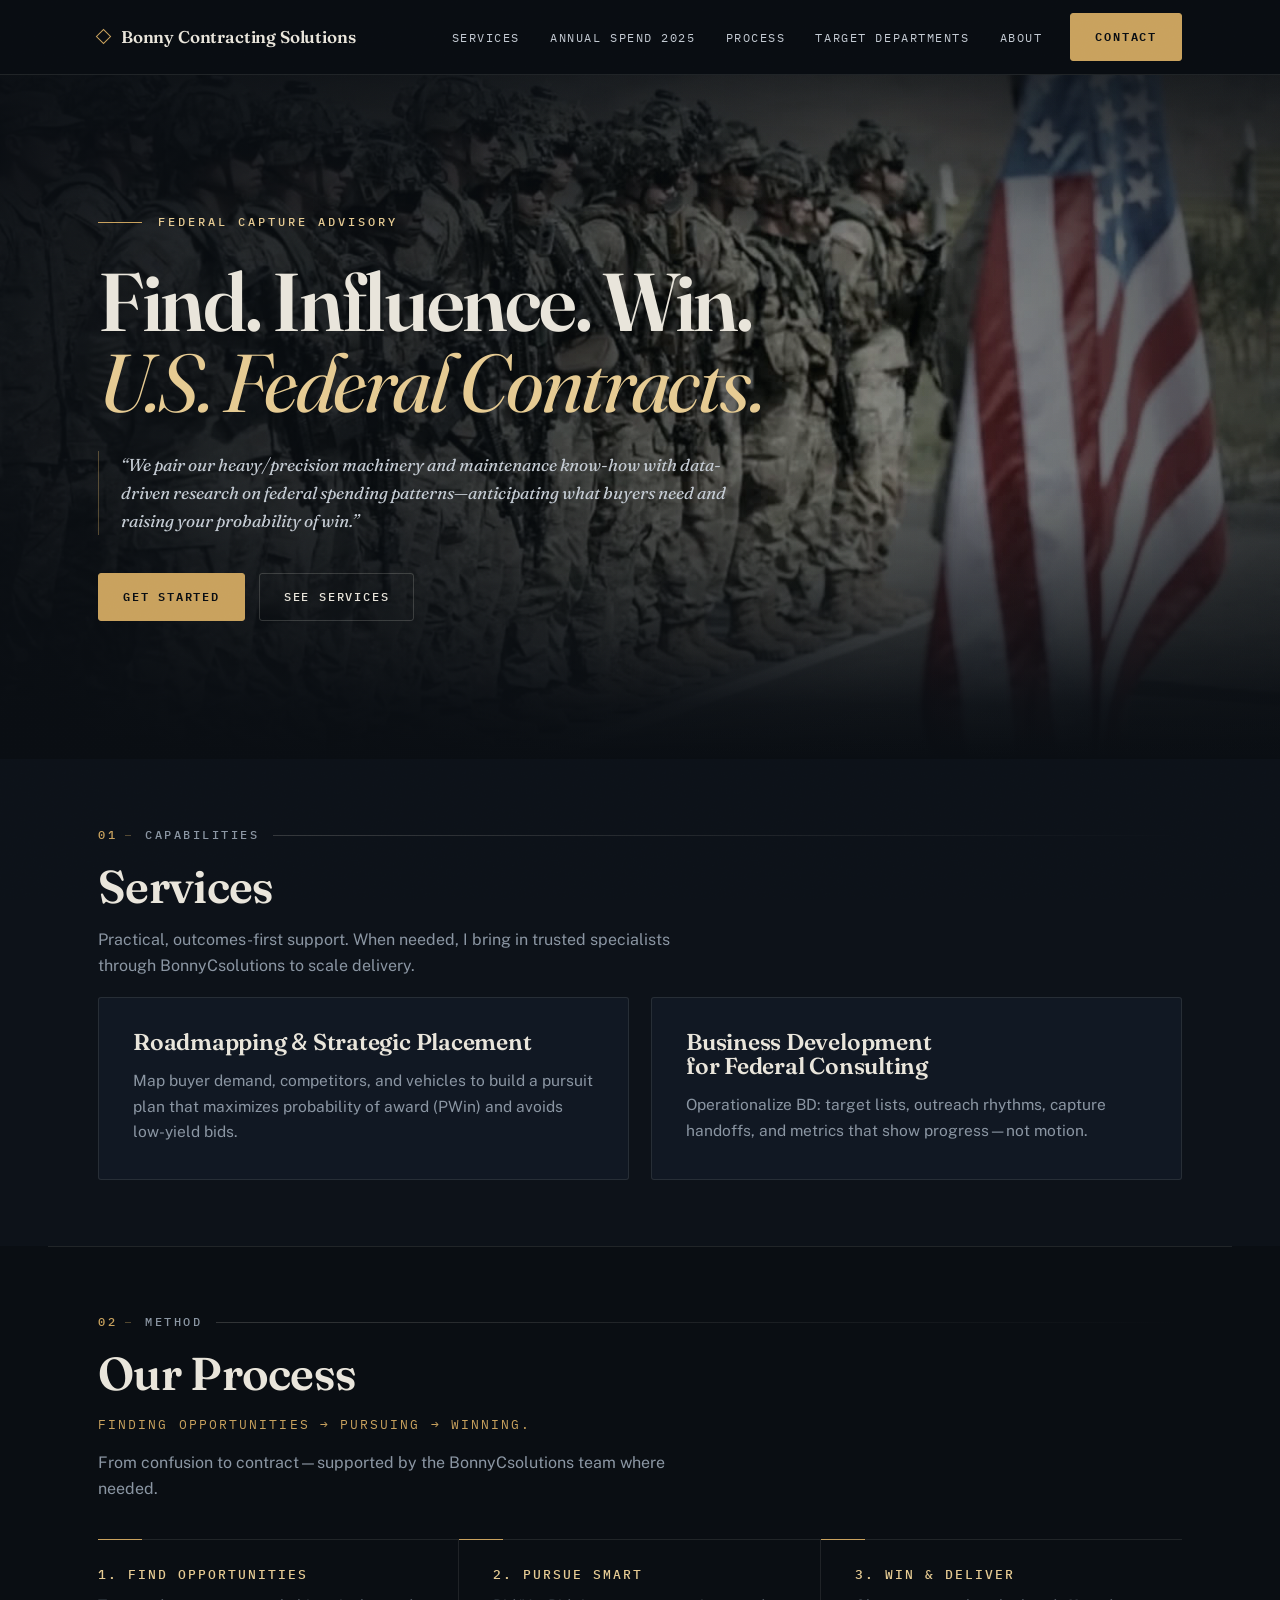
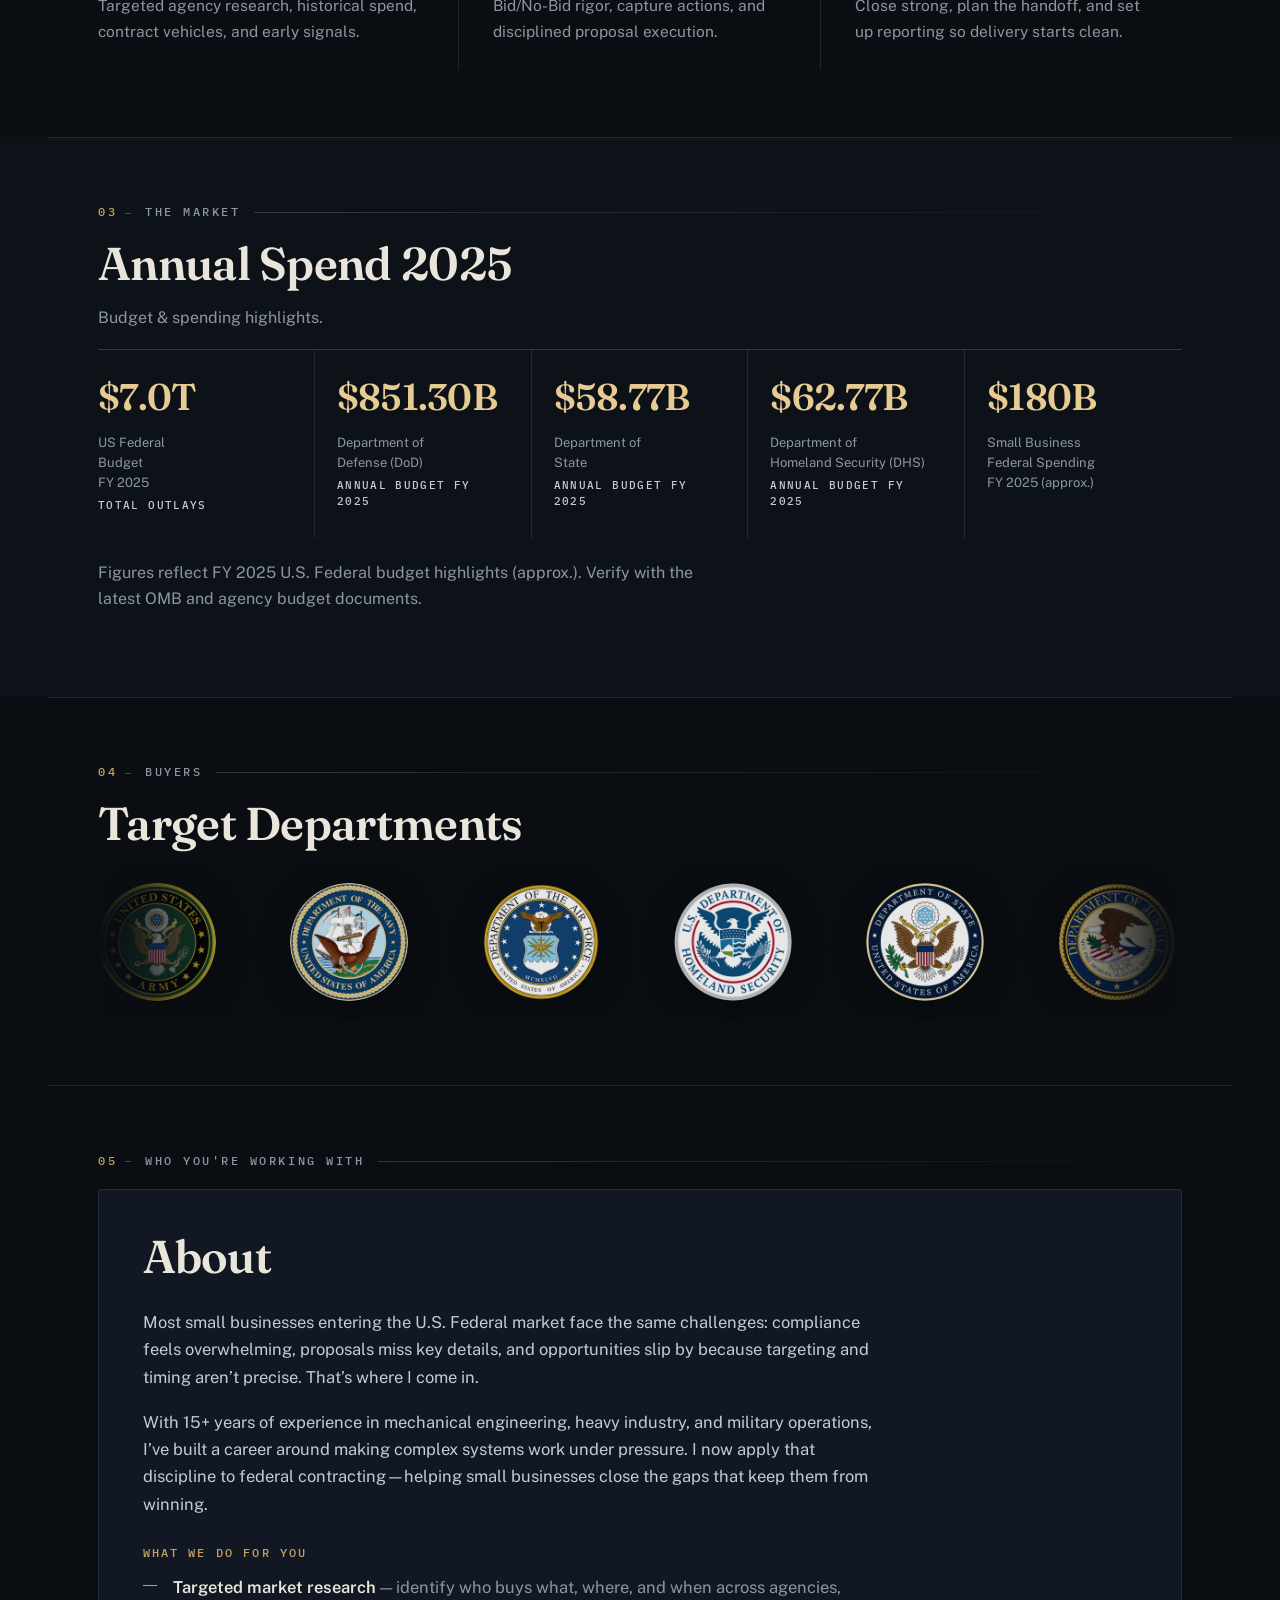
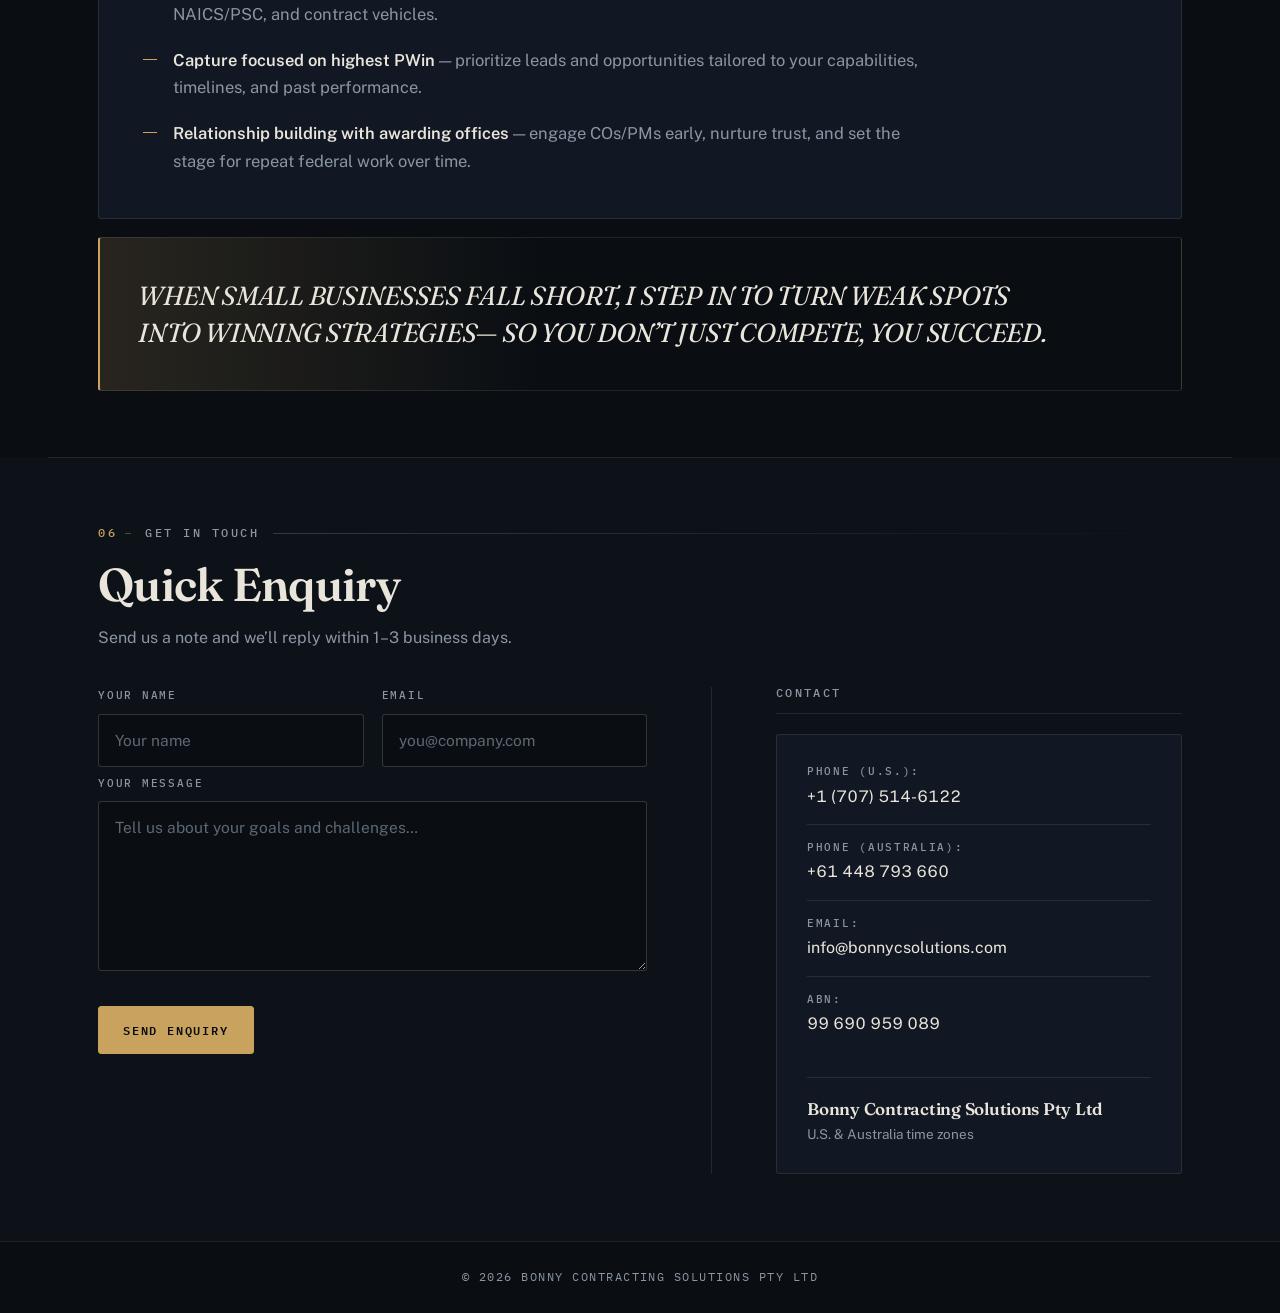
==== commit 80528f5f: "Header: drop "Pty Ltd" from the brand Header brand now reads "Bonny Contracting Solutions". The lega" ====
--- a/index.html
+++ b/index.html
@@ -31,7 +31,7 @@
   <!-- _headers caches /*.css immutable for a year, so this version query must
        change whenever styles.css changes, or returning visitors pair new HTML
        with a stale stylesheet. -->
-  <link rel="stylesheet" href="styles.css?v=dossier-3" />
+  <link rel="stylesheet" href="styles.css?v=dossier-4" />
 
   <!-- Minimal inline tweaks for bullet spacing/underline thickness -->
   <style>
@@ -63,7 +63,7 @@
       <div class="container nav-inner">
         <div class="brand">
           <span class="brand-mark" aria-hidden="true"></span>
-          <span>Bonny Contracting Solutions<span class="brand-suffix"> Pty Ltd</span></span>
+          <span>Bonny Contracting Solutions</span>
         </div>
 
         <!-- Horizontal scroller wrapper for mobile -->
--- a/styles.css
+++ b/styles.css
@@ -226,7 +226,6 @@
   transform:rotate(45deg);
   flex:0 0 auto;
 }
-.brand-suffix{color:var(--muted);font-weight:400}
 
 .primary-nav{flex:1 1 auto;min-width:0}
 .nav-scroller{overflow:visible}
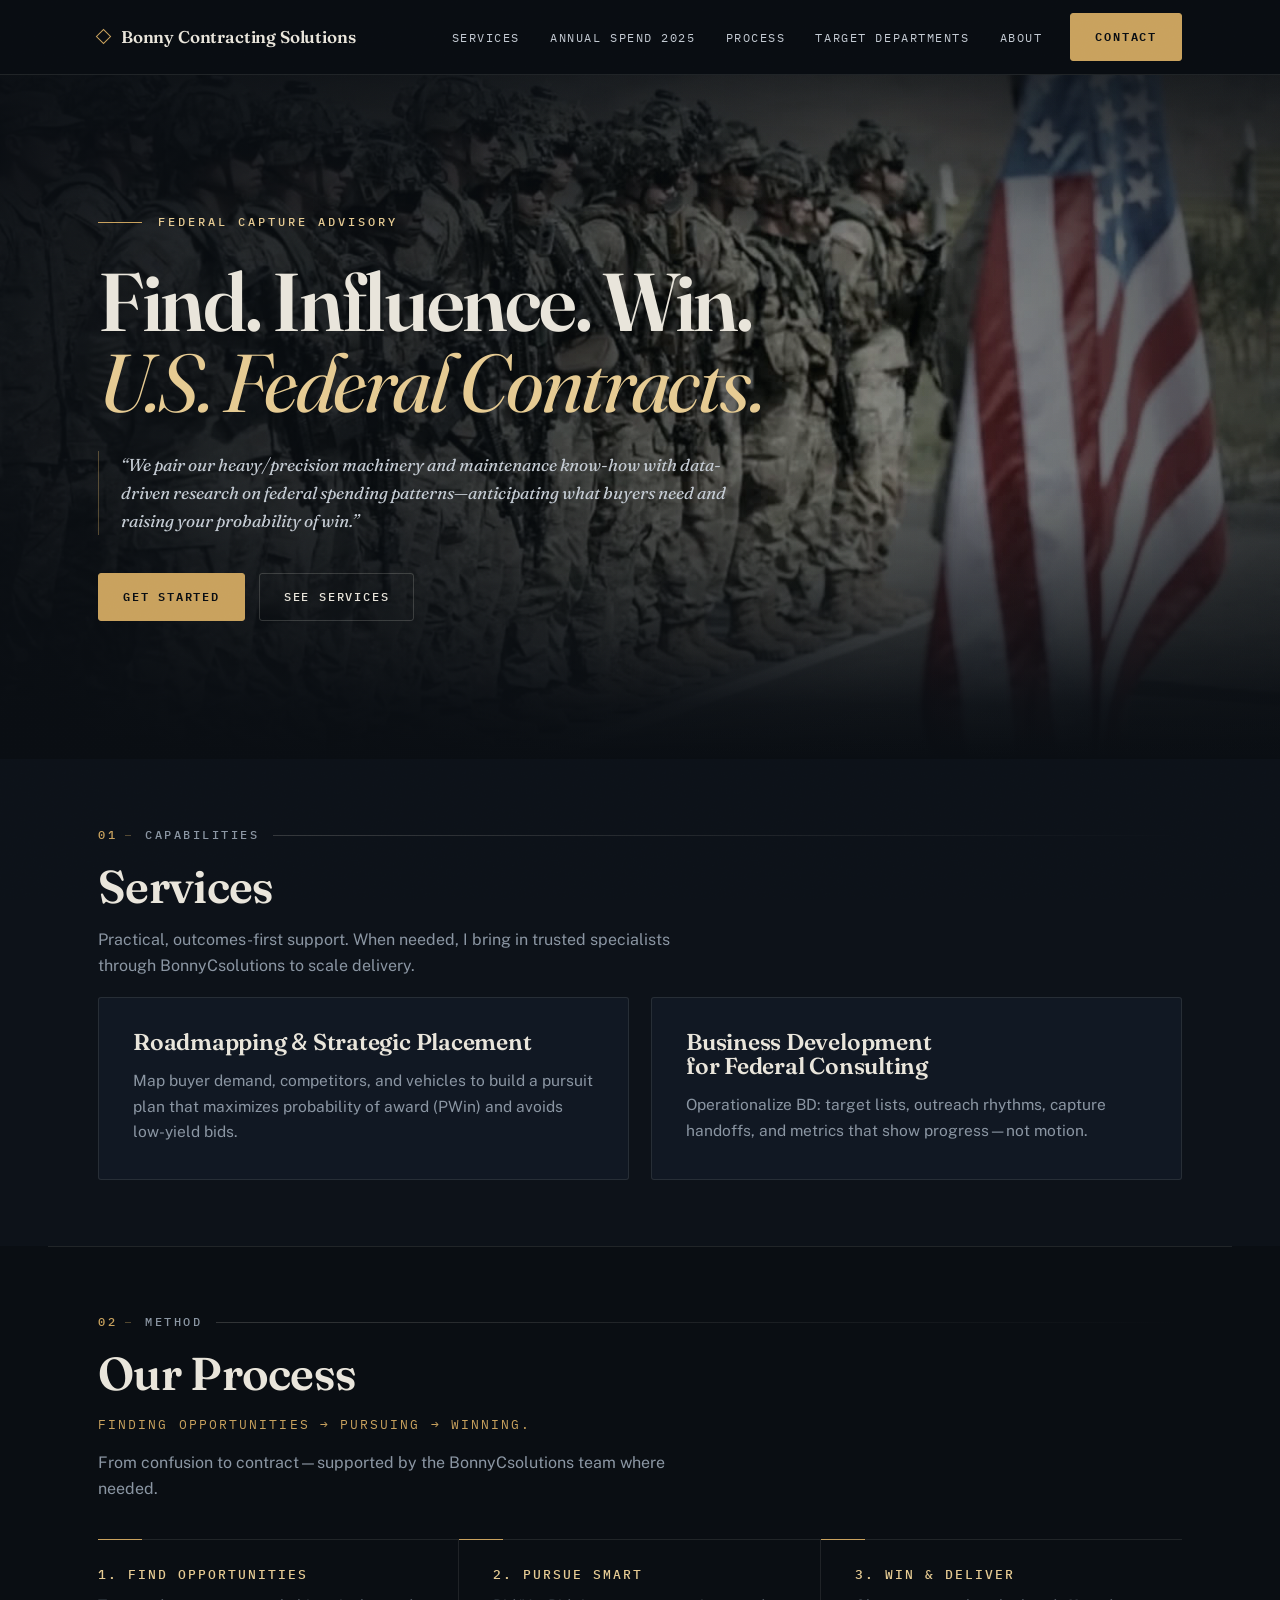
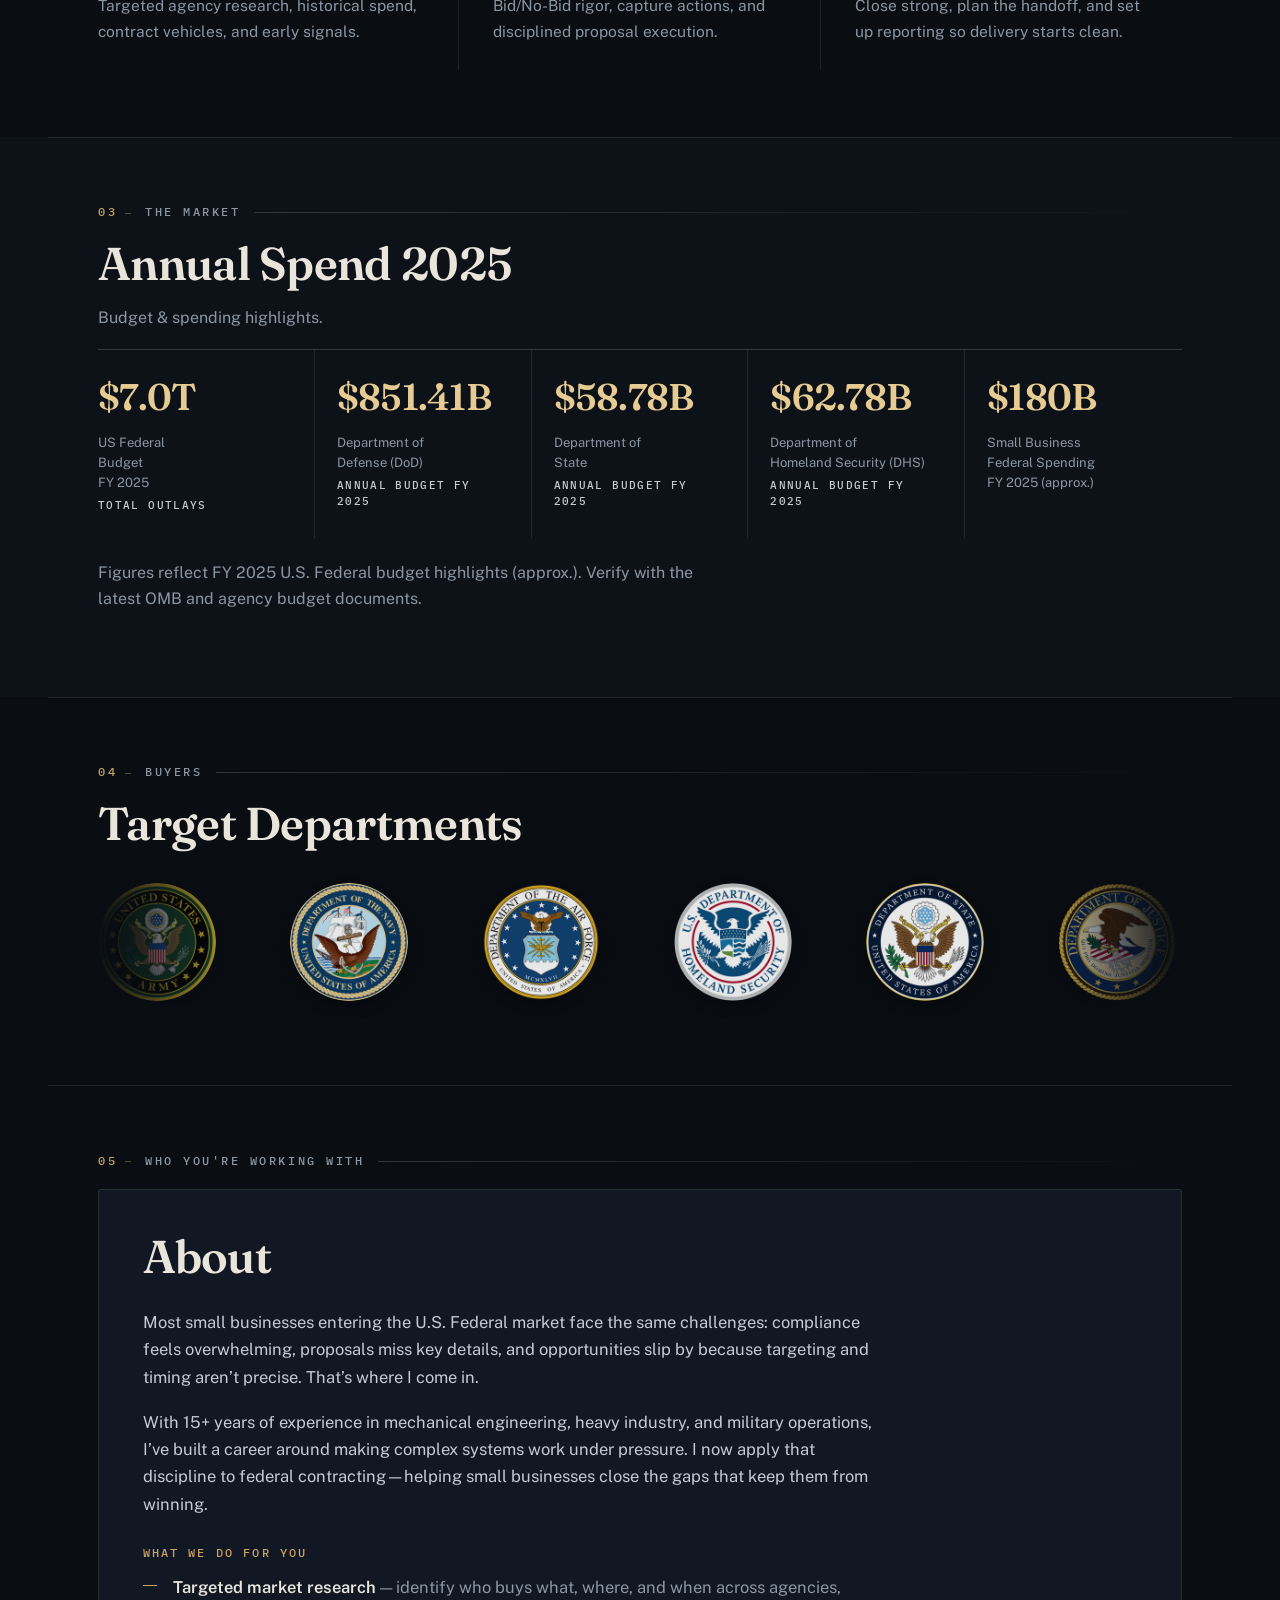
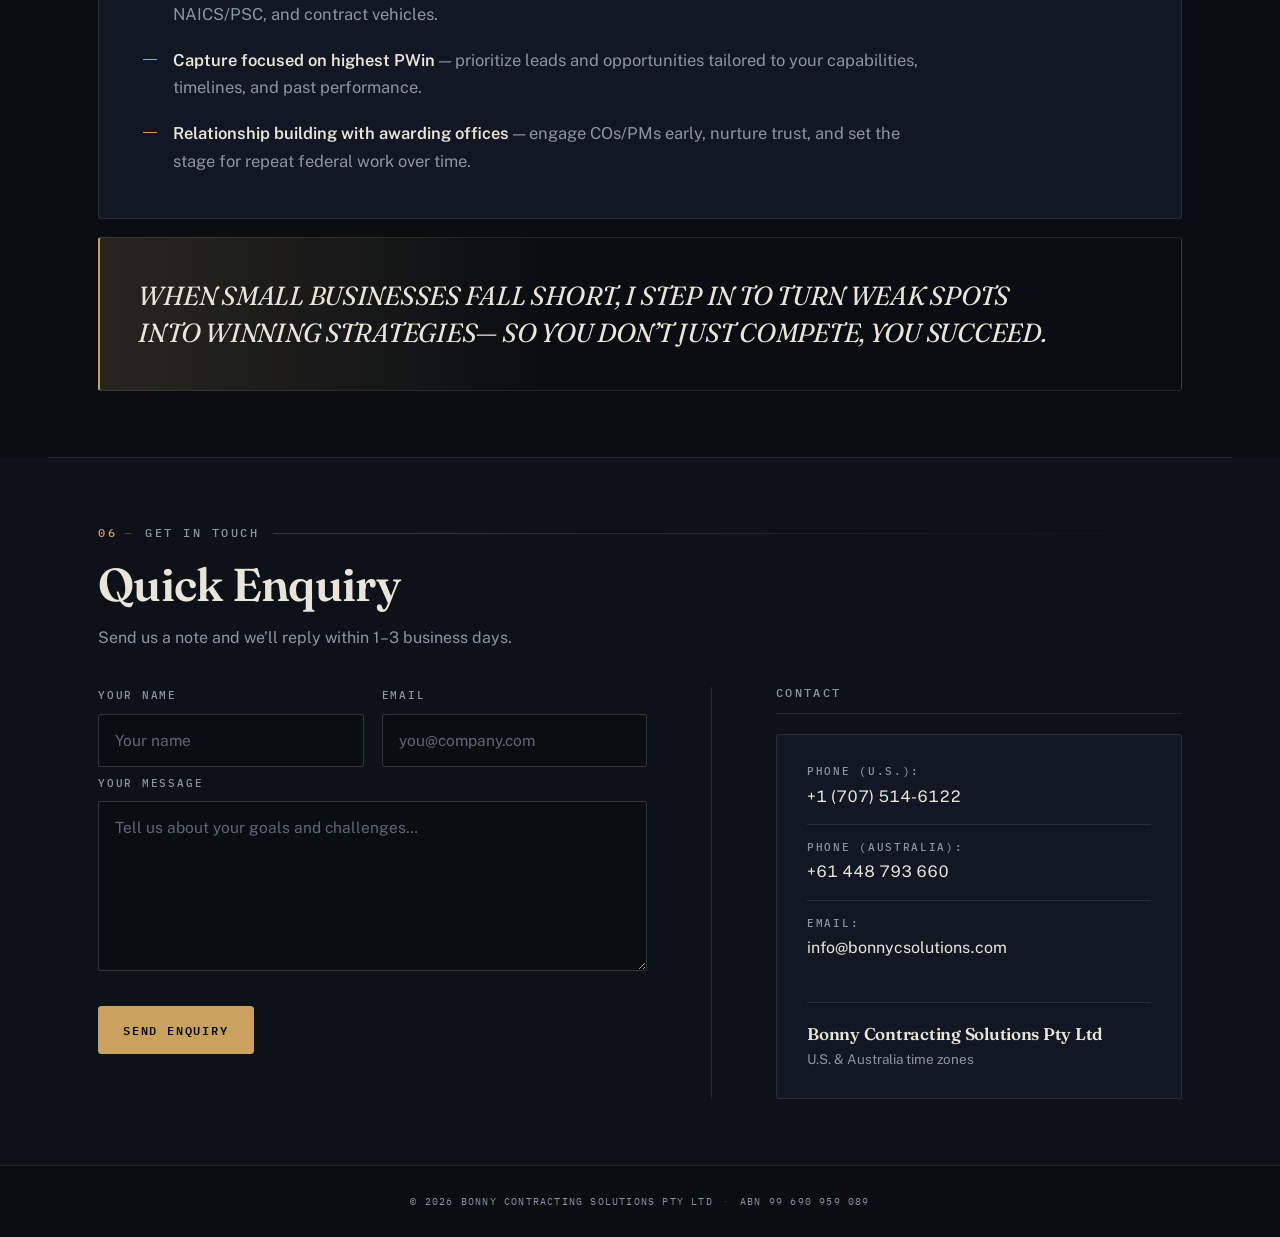
==== commit f8b36e3c: "Move the ABN to the footer and shrink the footer type The contact card listed the ABN alongside phon" ====
--- a/index.html
+++ b/index.html
@@ -31,7 +31,7 @@
   <!-- _headers caches /*.css immutable for a year, so this version query must
        change whenever styles.css changes, or returning visitors pair new HTML
        with a stale stylesheet. -->
-  <link rel="stylesheet" href="styles.css?v=dossier-4" />
+  <link rel="stylesheet" href="styles.css?v=dossier-5" />
 
   <!-- Minimal inline tweaks for bullet spacing/underline thickness -->
   <style>
@@ -327,8 +327,6 @@
                   <li><strong>Phone (U.S.):</strong> <a href="tel:+17075146122">+1 (707) 514-6122</a></li>
                   <li><strong>Phone (Australia):</strong> <a href="tel:+61448793660">+61 448 793 660</a></li>
                   <li><strong>Email:</strong> <a href="mailto:info@bonnycsolutions.com">info@bonnycsolutions.com</a></li>
-                  <li><strong>ABN:</strong> <span id="abn">99 690 959 089</span></li>
-
                 </ul>
                 <hr class="card-divider" />
                 <div class="company-block">
@@ -344,7 +342,9 @@
 
     <footer class="site-footer">
       <div class="container footer-inner">
-        © <span id="year"></span> Bonny Contracting Solutions Pty Ltd
+        <span>© <span id="year"></span> Bonny Contracting Solutions Pty Ltd</span>
+        <span class="footer-sep" aria-hidden="true">·</span>
+        <span>ABN 99 690 959 089</span>
       </div>
     </footer>
 
--- a/styles.css
+++ b/styles.css
@@ -757,11 +757,25 @@
 }
 .footer-inner{
   font-family:var(--font-mono);
-  font-size:11.5px;
-  letter-spacing:.13em;
+  font-size:10px;
+  letter-spacing:.12em;
   text-transform:uppercase;
   color:var(--muted);
   text-align:center;
+  /* flex-wrap so the ABN drops to its own line on narrow screens instead of
+     overflowing; the separator hides when it does. */
+  display:flex;
+  flex-wrap:wrap;
+  align-items:center;
+  justify-content:center;
+  gap:0 10px;
+  line-height:1.9;
+}
+.footer-sep{color:var(--brass-line)}
+@media (max-width:520px){
+  .footer-sep{display:none}
+  .footer-inner{gap:0}
+  .footer-inner > span{flex:0 0 100%}
 }
 
 /* =========================================================
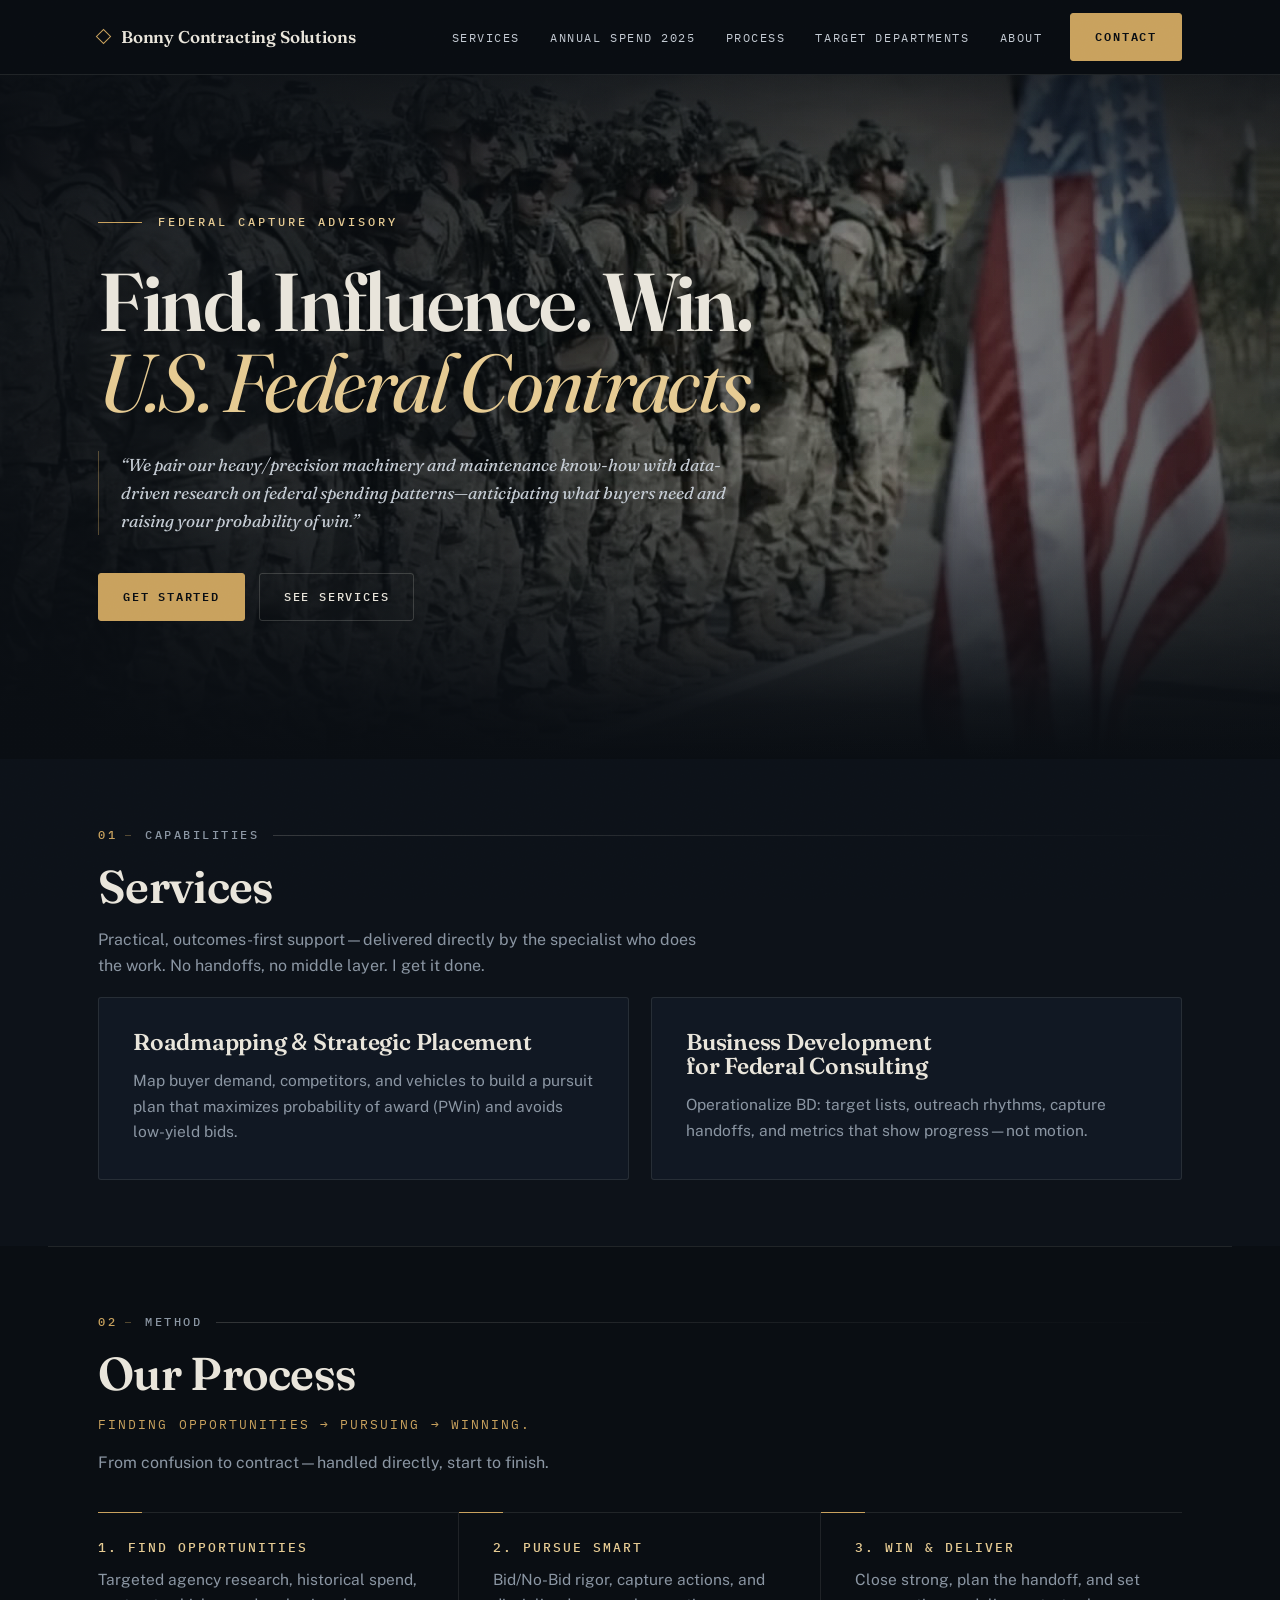
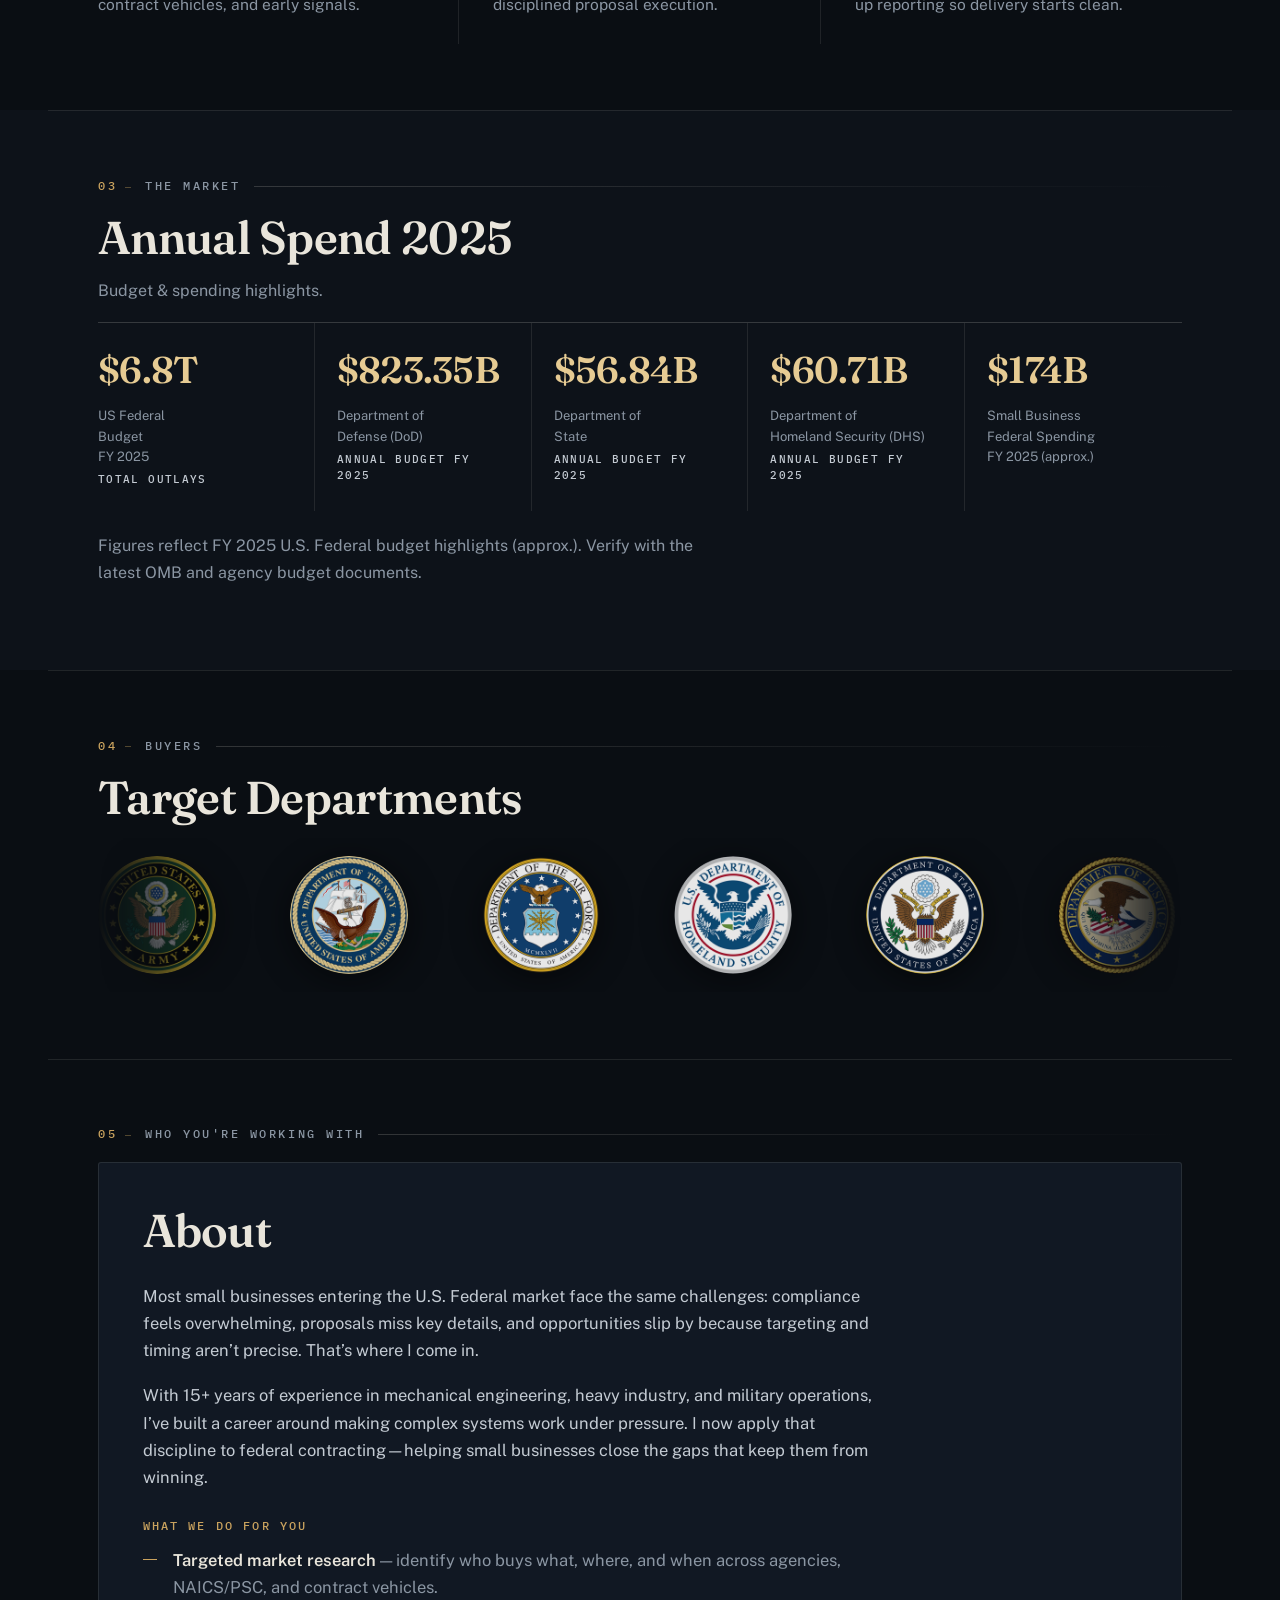
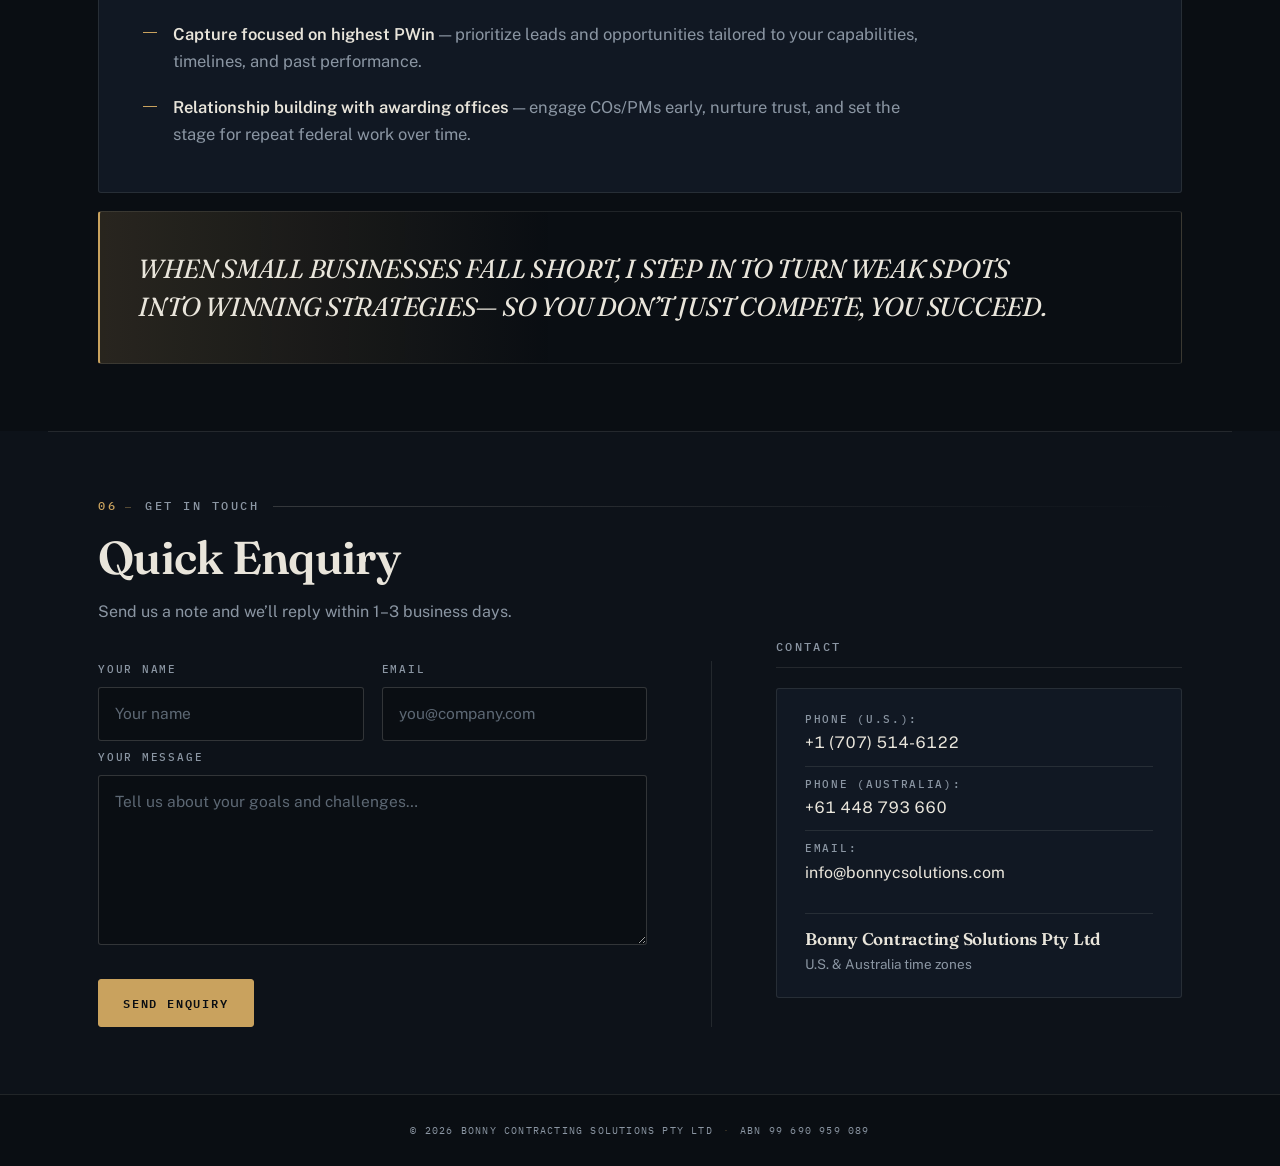
==== commit a2f4d49a: "Services/Process copy + tighten and raise the contact card Copy: the Services and Process subheads s" ====
--- a/index.html
+++ b/index.html
@@ -31,7 +31,7 @@
   <!-- _headers caches /*.css immutable for a year, so this version query must
        change whenever styles.css changes, or returning visitors pair new HTML
        with a stale stylesheet. -->
-  <link rel="stylesheet" href="styles.css?v=dossier-5" />
+  <link rel="stylesheet" href="styles.css?v=dossier-6" />
 
   <!-- Minimal inline tweaks for bullet spacing/underline thickness -->
   <style>
@@ -121,7 +121,7 @@
         <div class="container">
           <p class="eyebrow"><span class="eyebrow-idx">01</span> Capabilities</p>
           <h2>Services</h2>
-          <p class="muted">Practical, outcomes-first support. When needed, I bring in trusted specialists through BonnyCsolutions to scale delivery.</p>
+          <p class="muted">Practical, outcomes-first support—delivered directly by the specialist who does the work. No handoffs, no middle layer. I get it done.</p>
 
           <div class="services-grid" style="margin-top:16px;">
             <article class="service-card">
@@ -147,7 +147,7 @@
           <p class="eyebrow"><span class="eyebrow-idx">02</span> Method</p>
           <h2>Our Process</h2>
           <div class="process-line">Finding Opportunities → Pursuing → Winning.</div>
-          <p class="muted">From confusion to contract—supported by the BonnyCsolutions team where needed.</p>
+          <p class="muted">From confusion to contract—handled directly, start to finish.</p>
 
           <div class="steps">
             <div class="step">
--- a/styles.css
+++ b/styles.css
@@ -710,16 +710,20 @@
 .enquiry-status.success{color:var(--brass-2)}
 .enquiry-status.error{color:#D9736B}
 
+/* Nudge the contact column up so its heading sits level with the form fields
+   rather than trailing below them. Reset in the stacked mobile layout. */
+.enquiry-col:last-child{margin-top:-20px}
+
 .contact-card{
   background:var(--surface);
   border:1px solid var(--line);
   border-radius:var(--r);
-  padding:28px 30px;
+  padding:22px 28px;
 }
 .contact-list{list-style:none;margin:0;padding:0}
 .contact-list li{
-  display:flex;flex-direction:column;gap:3px;
-  padding:14px 0;
+  display:flex;flex-direction:column;gap:2px;
+  padding:9px 0;
   border-bottom:1px solid var(--line);
 }
 .contact-list li:first-child{padding-top:0}
@@ -739,7 +743,7 @@
 
 .card-divider{
   border:0;height:1px;background:var(--line);
-  margin:26px 0 22px;
+  margin:18px 0 16px;
 }
 .company-block h4{
   font-size:17px;
@@ -827,6 +831,7 @@
 
   .enquiry-grid{grid-template-columns:1fr}
   .enquiry-divider{display:none}
+  .enquiry-col:last-child{margin-top:0}
 }
 
 @media (max-width:720px){
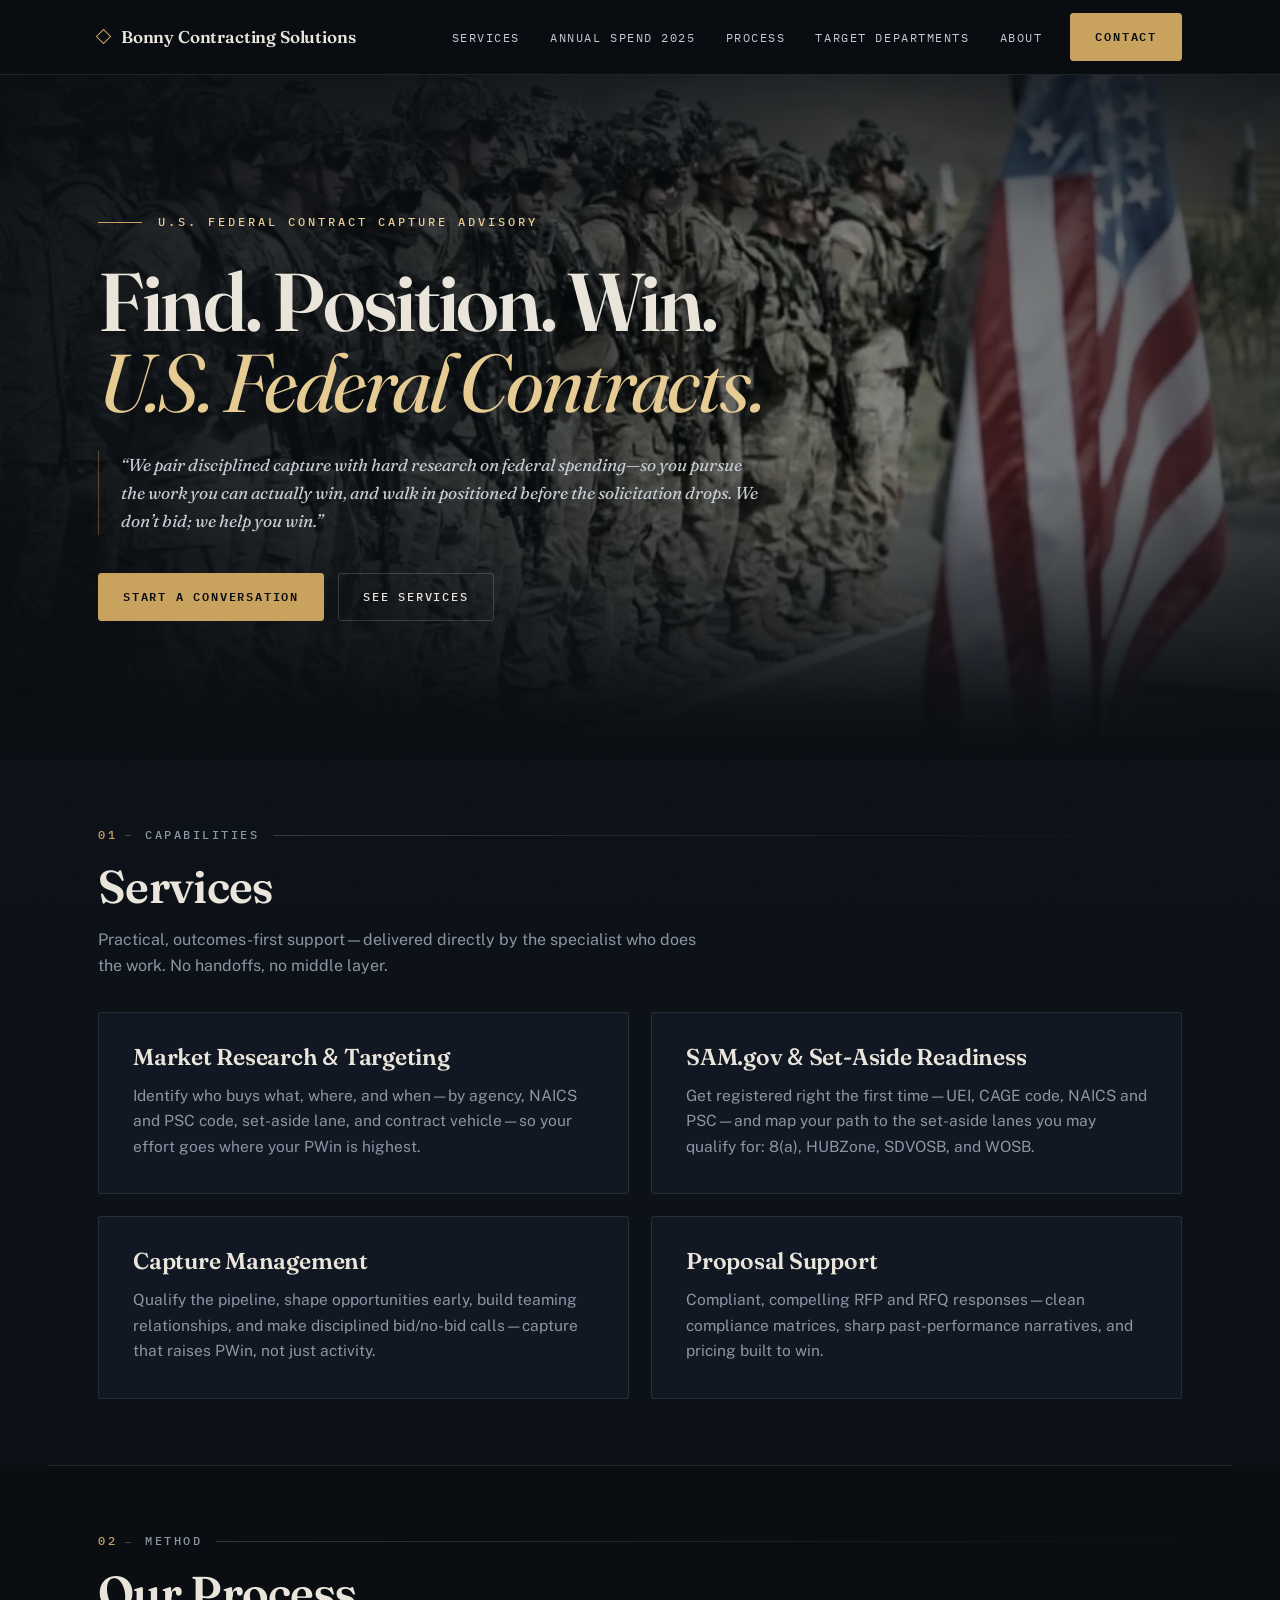
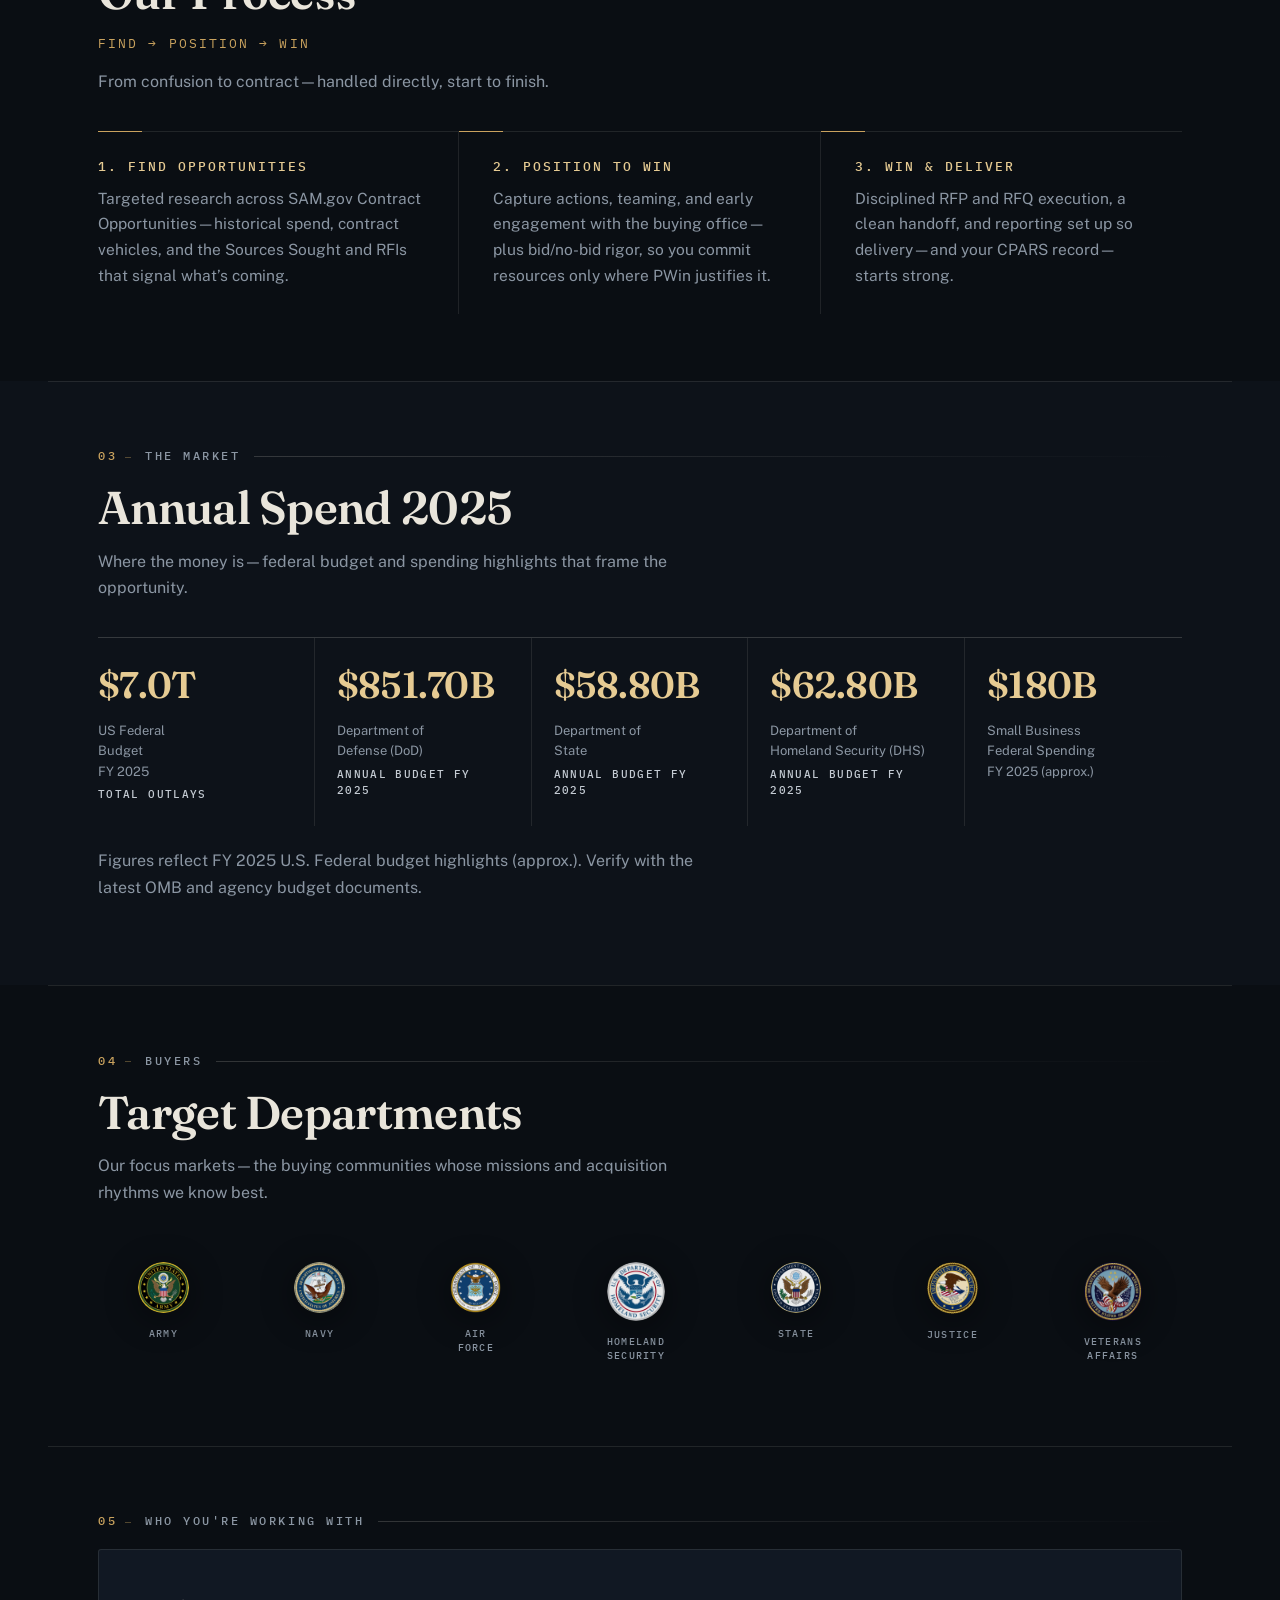
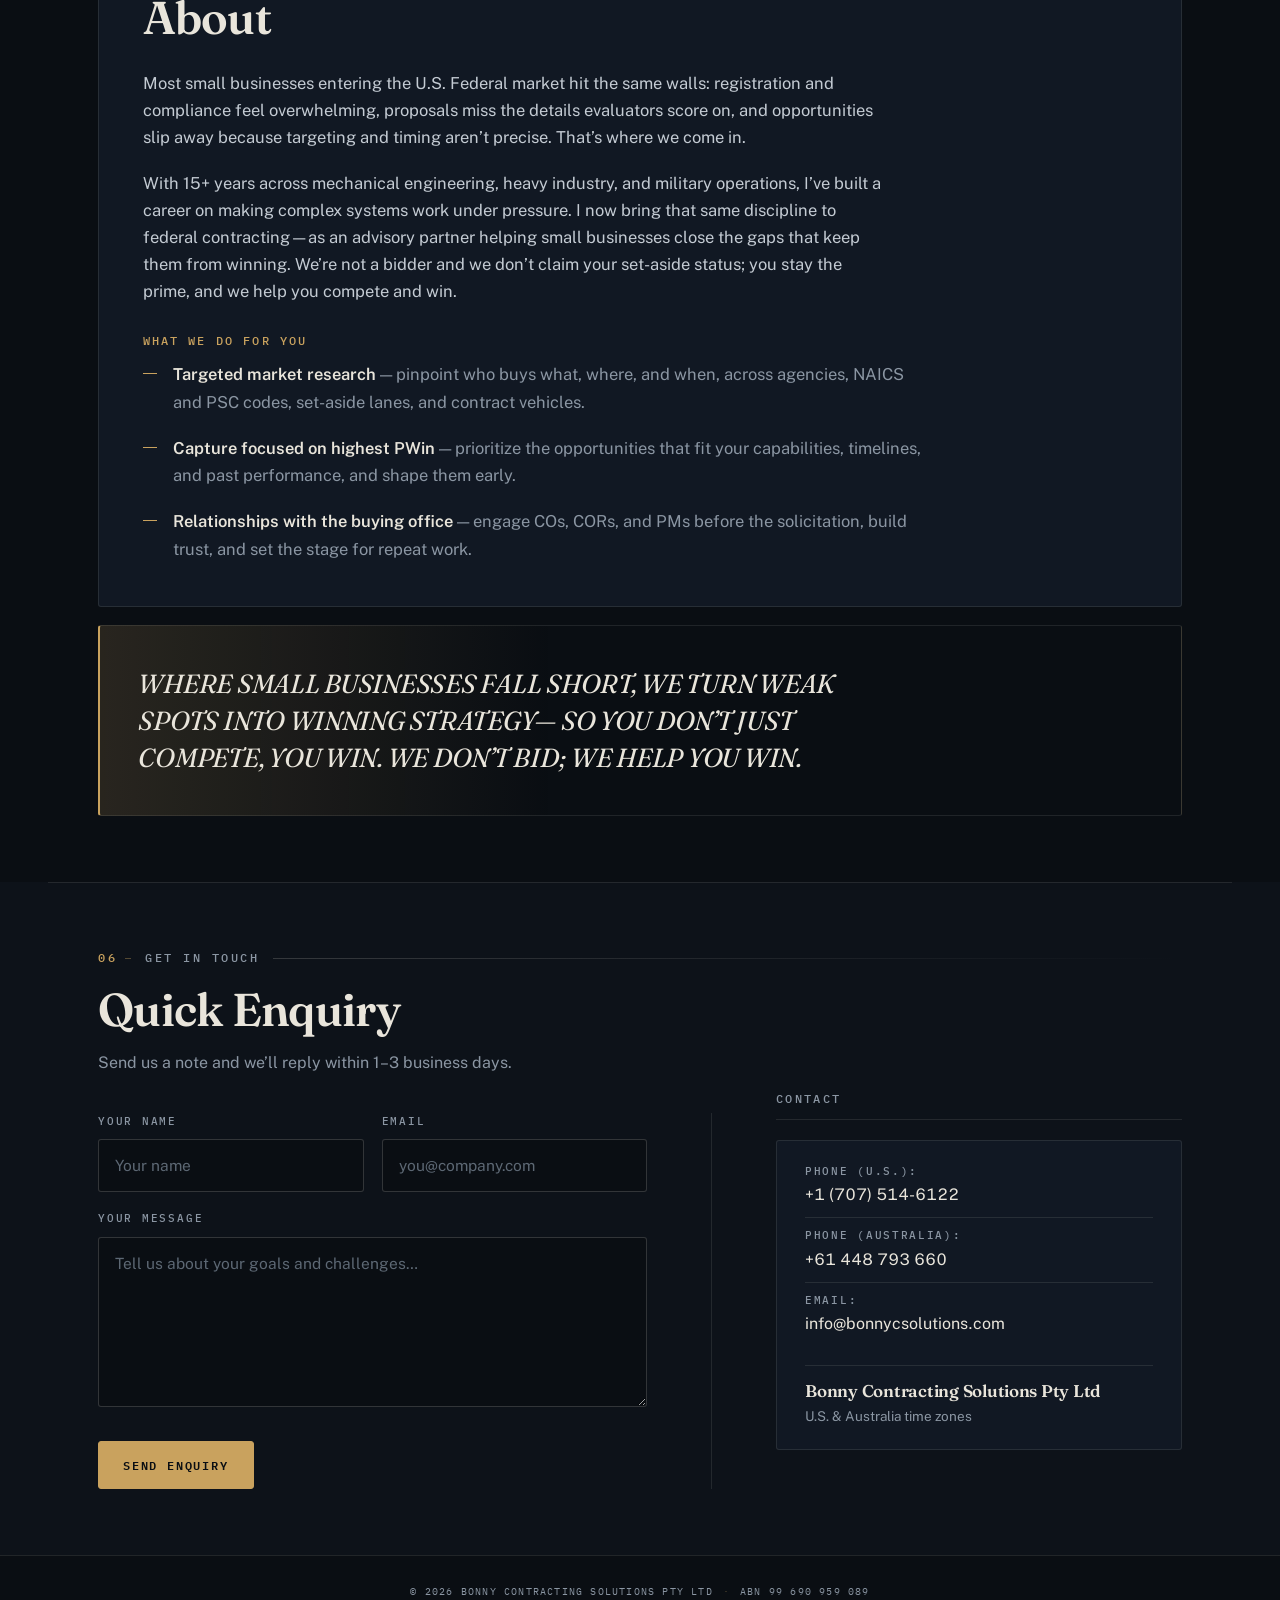
==== commit c886a280: "Modernize site: sharpen gov-con copy, fix scroll/spacing, refine seals Copy & terminology (verified " ====
--- a/index.html
+++ b/index.html
@@ -4,13 +4,13 @@
   <meta charset="utf-8" />
   <!-- Desktop keeps zoom; mobile/tablet tightened by JS (viewport-fit supports notches) -->
   <meta id="viewport" name="viewport" content="width=device-width, initial-scale=1, viewport-fit=cover" />
-  <title>Bonny Contracting Solutions Pty Ltd</title>
-
-  <meta name="description" content="Bonny Contracting Solutions helps small businesses find, shape, and win U.S. Federal contracts—DoD & State—through targeted BD, disciplined capture, and compliant proposals.">
+  <title>Bonny Contracting Solutions — U.S. Federal Contract Capture Advisory</title>
+
+  <meta name="description" content="Bonny Contracting Solutions helps U.S. small businesses find, position for, and win federal contracts—SAM.gov registration, targeting, capture management, and compliant proposals across DoD, State, and DHS.">
 
   <!-- Social sharing -->
-  <meta property="og:title" content="Bonny Contracting Solutions Pty Ltd">
-  <meta property="og:description" content="Find. Influence. Win. U.S. Federal Contracts. Pipeline, capture, proposals.">
+  <meta property="og:title" content="Bonny Contracting Solutions — U.S. Federal Contract Capture Advisory">
+  <meta property="og:description" content="Find. Position. Win. We help U.S. small businesses win federal contracts—targeting, capture, and compliant proposals. We don't bid; we help you win.">
   <meta property="og:type" content="website">
   <meta property="og:locale" content="en_US">
   <meta name="twitter:card" content="summary_large_image">
@@ -31,24 +31,20 @@
   <!-- _headers caches /*.css immutable for a year, so this version query must
        change whenever styles.css changes, or returning visitors pair new HTML
        with a stale stylesheet. -->
-  <link rel="stylesheet" href="styles.css?v=dossier-6" />
-
-  <!-- Minimal inline tweaks for bullet spacing/underline thickness -->
-  <style>
-    .impact-list li { margin-bottom: 1rem; }       /* one line between bullets */
-    .impact-list li:last-child { margin-bottom: 0; }
-    .impact-list u { text-underline-offset: 2px; text-decoration-thickness: .09em; }
-  </style>
+  <link rel="stylesheet" href="styles.css?v=dossier-7" />
 
   <!-- Organization schema -->
   <script type="application/ld+json">
   {
     "@context":"https://schema.org",
-    "@type":"Organization",
+    "@type":"ProfessionalService",
     "name":"Bonny Contracting Solutions Pty Ltd",
+    "description":"Advisory firm helping U.S. small businesses find, position for, and win federal contracts—SAM.gov registration, targeting, capture management, and compliant proposals.",
     "url":"https://bonnycsolutions.com",
     "email":"info@bonnycsolutions.com",
-    "telephone":["+17075146122","+61448793660"]
+    "telephone":["+17075146122","+61448793660"],
+    "areaServed":"US",
+    "knowsAbout":["Federal contracting","Capture management","Proposal development","SAM.gov registration","Small business set-asides","GSA Multiple Award Schedule"]
   }
   </script>
 </head>
@@ -103,12 +99,12 @@
 
         <div class="container">
           <div class="hero-panel">
-            <p class="hero-eyebrow">Federal Capture Advisory</p>
-            <h1>Find. Influence. Win.<span class="h1-alt">U.S. Federal Contracts.</span></h1>
-            <p class="hero-quote">“We pair our heavy/precision machinery and maintenance know-how with data-driven research on federal spending patterns—anticipating what buyers need and raising your probability of win.”</p>
+            <p class="hero-eyebrow">U.S. Federal Contract Capture Advisory</p>
+            <h1>Find. Position. Win.<span class="h1-alt">U.S. Federal Contracts.</span></h1>
+            <p class="hero-quote">“We pair disciplined capture with hard research on federal spending—so you pursue the work you can actually win, and walk in positioned before the solicitation drops. We don’t bid; we help you win.”</p>
 
             <div class="cta-row">
-              <a class="btn btn-primary" href="#enquiry">Get Started</a>
+              <a class="btn btn-primary" href="#enquiry">Start a Conversation</a>
               <a class="btn btn-ghost" href="#services">See Services</a>
             </div>
 
@@ -121,20 +117,34 @@
         <div class="container">
           <p class="eyebrow"><span class="eyebrow-idx">01</span> Capabilities</p>
           <h2>Services</h2>
-          <p class="muted">Practical, outcomes-first support—delivered directly by the specialist who does the work. No handoffs, no middle layer. I get it done.</p>
-
-          <div class="services-grid" style="margin-top:16px;">
+          <p class="muted">Practical, outcomes-first support—delivered directly by the specialist who does the work. No handoffs, no middle layer.</p>
+
+          <div class="services-grid">
             <article class="service-card">
               <div class="service-body">
-                <h3>Roadmapping <span class="amp">&amp;</span> Strategic Placement</h3>
-                <p>Map buyer demand, competitors, and vehicles to build a pursuit plan that maximizes probability of award (PWin) and avoids low-yield bids.</p>
+                <h3>Market Research <span class="amp">&amp;</span> Targeting</h3>
+                <p>Identify who buys what, where, and when—by agency, NAICS and PSC code, set-aside lane, and contract vehicle—so your effort goes where your PWin is highest.</p>
               </div>
             </article>
 
             <article class="service-card">
               <div class="service-body">
-                <h3>Business Development for Federal Consulting</h3>
-                <p>Operationalize BD: target lists, outreach rhythms, capture handoffs, and metrics that show progress—not motion.</p>
+                <h3>SAM.gov <span class="amp">&amp;</span> Set-Aside Readiness</h3>
+                <p>Get registered right the first time—UEI, CAGE code, NAICS and PSC—and map your path to the set-aside lanes you may qualify for: 8(a), HUBZone, SDVOSB, and WOSB.</p>
+              </div>
+            </article>
+
+            <article class="service-card">
+              <div class="service-body">
+                <h3>Capture Management</h3>
+                <p>Qualify the pipeline, shape opportunities early, build teaming relationships, and make disciplined bid/no-bid calls—capture that raises PWin, not just activity.</p>
+              </div>
+            </article>
+
+            <article class="service-card">
+              <div class="service-body">
+                <h3>Proposal Support</h3>
+                <p>Compliant, compelling RFP and RFQ responses—clean compliance matrices, sharp past-performance narratives, and pricing built to win.</p>
               </div>
             </article>
           </div>
@@ -146,21 +156,21 @@
         <div class="container">
           <p class="eyebrow"><span class="eyebrow-idx">02</span> Method</p>
           <h2>Our Process</h2>
-          <div class="process-line">Finding Opportunities → Pursuing → Winning.</div>
+          <div class="process-line">Find → Position → Win</div>
           <p class="muted">From confusion to contract—handled directly, start to finish.</p>
 
           <div class="steps">
             <div class="step">
               <h3>1. Find Opportunities</h3>
-              <p>Targeted agency research, historical spend, contract vehicles, and early signals.</p>
+              <p>Targeted research across SAM.gov Contract Opportunities—historical spend, contract vehicles, and the Sources Sought and RFIs that signal what’s coming.</p>
             </div>
             <div class="step">
-              <h3>2. Pursue Smart</h3>
-              <p>Bid/No-Bid rigor, capture actions, and disciplined proposal execution.</p>
+              <h3>2. Position to Win</h3>
+              <p>Capture actions, teaming, and early engagement with the buying office—plus bid/no-bid rigor, so you commit resources only where PWin justifies it.</p>
             </div>
             <div class="step">
-              <h3>3. Win & Deliver</h3>
-              <p>Close strong, plan the handoff, and set up reporting so delivery starts clean.</p>
+              <h3>3. Win &amp; Deliver</h3>
+              <p>Disciplined RFP and RFQ execution, a clean handoff, and reporting set up so delivery—and your CPARS record—starts strong.</p>
             </div>
           </div>
         </div>
@@ -171,9 +181,9 @@
         <div class="container">
           <p class="eyebrow"><span class="eyebrow-idx">03</span> The Market</p>
           <h2>Annual Spend 2025</h2>
-          <p class="muted">Budget &amp; spending highlights.</p>
-
-          <div class="stats" style="margin-top:10px;">
+          <p class="muted">Where the money is—federal budget and spending highlights that frame the opportunity.</p>
+
+          <div class="stats">
             <div class="stat-card">
               <div class="stat-stack">
                 <span class="stat-ghost" aria-hidden="true">$7.0T</span>
@@ -226,17 +236,37 @@
         <div class="container">
           <p class="eyebrow"><span class="eyebrow-idx">04</span> Buyers</p>
           <h2>Target Departments</h2>
-
-          <div class="seal-track" style="margin-top:14px;">
-            <div class="seal-row">
-              <img class="seal" width="112" height="112" decoding="async" loading="lazy" src="images/Department/army.png" alt="U.S. Department of the Army">
-              <img class="seal" width="112" height="112" decoding="async" loading="lazy" src="images/Department/navy.png" alt="U.S. Department of the Navy">
-              <img class="seal" width="112" height="112" decoding="async" loading="lazy" src="images/Department/airforce.png" alt="U.S. Department of the Air Force">
-              <img class="seal" width="112" height="112" decoding="async" loading="lazy" src="images/Department/dhs.png" alt="U.S. Department of Homeland Security">
-              <img class="seal" width="112" height="112" decoding="async" loading="lazy" src="images/Department/state.png" alt="U.S. Department of State">
-              <img class="seal" width="112" height="112" decoding="async" loading="lazy" src="images/Department/justice.png" alt="U.S. Department of Justice">
-              <img class="seal" width="112" height="112" decoding="async" loading="lazy" src="images/Department/vet.png" alt="U.S. Department of Veterans Affairs">
-            </div>
+          <p class="muted">Our focus markets—the buying communities whose missions and acquisition rhythms we know best.</p>
+
+          <div class="seal-grid">
+            <figure class="seal-item">
+              <img class="seal" width="112" height="112" decoding="async" loading="lazy" src="images/Department/army.png" alt="Seal of the U.S. Department of the Army">
+              <figcaption class="seal-label">Army</figcaption>
+            </figure>
+            <figure class="seal-item">
+              <img class="seal" width="112" height="112" decoding="async" loading="lazy" src="images/Department/navy.png" alt="Seal of the U.S. Department of the Navy">
+              <figcaption class="seal-label">Navy</figcaption>
+            </figure>
+            <figure class="seal-item">
+              <img class="seal" width="112" height="112" decoding="async" loading="lazy" src="images/Department/airforce.png" alt="Seal of the U.S. Department of the Air Force">
+              <figcaption class="seal-label">Air Force</figcaption>
+            </figure>
+            <figure class="seal-item">
+              <img class="seal" width="112" height="112" decoding="async" loading="lazy" src="images/Department/dhs.png" alt="Seal of the U.S. Department of Homeland Security">
+              <figcaption class="seal-label">Homeland Security</figcaption>
+            </figure>
+            <figure class="seal-item">
+              <img class="seal" width="112" height="112" decoding="async" loading="lazy" src="images/Department/state.png" alt="Seal of the U.S. Department of State">
+              <figcaption class="seal-label">State</figcaption>
+            </figure>
+            <figure class="seal-item">
+              <img class="seal" width="112" height="112" decoding="async" loading="lazy" src="images/Department/justice.png" alt="Seal of the U.S. Department of Justice">
+              <figcaption class="seal-label">Justice</figcaption>
+            </figure>
+            <figure class="seal-item">
+              <img class="seal" width="112" height="112" decoding="async" loading="lazy" src="images/Department/vet.png" alt="Seal of the U.S. Department of Veterans Affairs">
+              <figcaption class="seal-label">Veterans Affairs</figcaption>
+            </figure>
           </div>
         </div>
       </section>
@@ -250,15 +280,15 @@
     <div class="bubble">
       <h2>About</h2>
 
-      <p>Most small businesses entering the U.S. Federal market face the same challenges: compliance feels overwhelming, proposals miss key details, and opportunities slip by because targeting and timing aren’t precise. That’s where I come in.</p>
-
-      <p>With 15+ years of experience in mechanical engineering, heavy industry, and military operations, I’ve built a career around making complex systems work under pressure. I now apply that discipline to federal contracting—helping small businesses close the gaps that keep them from winning.</p>
+      <p>Most small businesses entering the U.S. Federal market hit the same walls: registration and compliance feel overwhelming, proposals miss the details evaluators score on, and opportunities slip away because targeting and timing aren’t precise. That’s where we come in.</p>
+
+      <p>With 15+ years across mechanical engineering, heavy industry, and military operations, I’ve built a career on making complex systems work under pressure. I now bring that same discipline to federal contracting—as an advisory partner helping small businesses close the gaps that keep them from winning. We’re not a bidder and we don’t claim your set-aside status; you stay the prime, and we help you compete and win.</p>
 
       <h3>What We Do for You</h3>
       <ul class="what-we-do">
-        <li><strong>Targeted market research</strong> — identify who buys what, where, and when across agencies, NAICS/PSC, and contract vehicles.</li>
-        <li><strong>Capture focused on highest PWin</strong> — prioritize leads and opportunities tailored to your capabilities, timelines, and past performance.</li>
-        <li><strong>Relationship building with awarding offices</strong> — engage COs/PMs early, nurture trust, and set the stage for repeat federal work over time.</li>
+        <li><strong>Targeted market research</strong> — pinpoint who buys what, where, and when, across agencies, NAICS and PSC codes, set-aside lanes, and contract vehicles.</li>
+        <li><strong>Capture focused on highest PWin</strong> — prioritize the opportunities that fit your capabilities, timelines, and past performance, and shape them early.</li>
+        <li><strong>Relationships with the buying office</strong> — engage COs, CORs, and PMs before the solicitation, build trust, and set the stage for repeat work.</li>
       </ul>
     </div><!-- /bubble -->
 
@@ -266,8 +296,8 @@
     <div class="closer-block bubble bubble--tight">
       <div class="closer-rule" aria-hidden="true"></div>
       <h3 class="closer-line">
-        When small businesses fall short, I step in to turn weak spots into winning strategies—
-        so you don’t just compete, you succeed.
+        Where small businesses fall short, we turn weak spots into winning strategy—
+        so you don’t just compete, you win. We don’t bid; we help you win.
       </h3>
     </div>
 
@@ -306,7 +336,7 @@
 
                 <input class="hp-field" name="hp" autocomplete="off" tabindex="-1" aria-hidden="true" />
 
-                <label class="field" style="margin-top:8px;">
+                <label class="field field-message">
                   <span>Your message</span>
                   <textarea name="message" rows="6" placeholder="Tell us about your goals and challenges…" required></textarea>
                 </label>
@@ -350,7 +380,7 @@
 
   </div>
 
-  <script src="script.js?v=dossier-3" defer></script>
+  <script src="script.js?v=dossier-4" defer></script>
 
 </body>
 </html>
--- a/styles.css
+++ b/styles.css
@@ -38,11 +38,12 @@
   --shell:1180px;
   --gutter:clamp(20px,5vw,48px);
 
-  /* Marquee (consumed by script.js clone logic) */
-  --seal-size:118px;
-  --seal-gap:74px;
-  --seal-speed:46s;
-  --edge-fade:14%;
+  /* Sticky-nav height, kept in a var so scroll offsets and layout agree.
+     Anchor jumps use it via scroll-padding-top; overridden per breakpoint. */
+  --nav-h:74px;
+
+  /* Department seal sizing (grid) */
+  --seal-size:104px;
 
   /* Set at runtime by script.js */
   --stats-caption-h:auto;
@@ -55,6 +56,11 @@
 *{box-sizing:border-box}
 html,body{margin:0;padding:0}
 html{scroll-behavior:smooth}
+
+/* Offset anchor jumps so a section heading lands below the sticky nav rather
+   than behind it. scroll-padding drives keyboard/anchor scrolling; the matching
+   scroll-margin on each section is the belt-and-braces fallback. */
+html{scroll-padding-top:calc(var(--nav-h) + 18px)}
 
 /* Do NOT use `overflow-x:hidden` here. On the root it creates a scroll
    container, which (a) combined with `overscroll-behavior` stops the mouse
@@ -174,6 +180,7 @@
 .section{
   padding:clamp(48px,5.2vw,80px) 0;
   position:relative;
+  scroll-margin-top:calc(var(--nav-h) + 18px);
 }
 .section + .section::before{
   content:"";
@@ -253,6 +260,12 @@
 }
 .nav-list a:hover{color:var(--bone)}
 .nav-list a:hover::after{transform:scaleX(1);transform-origin:left}
+
+/* Current section, set by the scroll-spy in script.js. Reads as a quiet
+   "you are here" rather than a second hover state. */
+.nav-list a.is-active{color:var(--bone)}
+.nav-list a.is-active::after{transform:scaleX(1);transform-origin:left}
+
 .link-contact{display:none}
 .nav-cta{flex:0 0 auto}
 
@@ -547,42 +560,51 @@
 }
 
 /* =========================================================
-   Department seals
-   ========================================================= */
-.seal-track{
-  position:relative;
-  overflow:hidden;
+   Department seals — a dignified static grid, labelled.
+   (Replaces the earlier auto-scrolling marquee: federal seals
+   read as more credible standing still and named than sliding by.)
+   ========================================================= */
+.seal-grid{
+  display:grid;
+  grid-template-columns:repeat(7,1fr);
+  gap:clamp(18px,2.6vw,36px) clamp(12px,2vw,28px);
+  margin-top:40px;
+  align-items:start;
+}
+.seal-item{
+  display:flex;
+  flex-direction:column;
+  align-items:center;
+  gap:14px;
+  text-align:center;
+}
+.seal{
   width:100%;
-  height:calc(var(--seal-size) + 36px);
-  margin-top:32px;
-  -webkit-mask-image:linear-gradient(90deg,transparent 0,#000 var(--edge-fade),#000 calc(100% - var(--edge-fade)),transparent 100%);
-          mask-image:linear-gradient(90deg,transparent 0,#000 var(--edge-fade),#000 calc(100% - var(--edge-fade)),transparent 100%);
-}
-.seal-row{
-  display:flex;align-items:center;gap:var(--seal-gap);
-  position:absolute;left:0;top:50%;
-  transform:translateY(-50%) translateX(0);
-  will-change:transform;
-  animation:seal-loop var(--seal-speed) linear infinite;
-}
-@keyframes seal-loop{
-  0%{transform:translateY(-50%) translateX(0)}
-  100%{transform:translateY(-50%) translateX(-50%)}
-}
-.seal{
-  width:var(--seal-size);height:var(--seal-size);
-  object-fit:contain;flex:0 0 auto;
+  max-width:var(--seal-size);
+  aspect-ratio:1;
+  object-fit:contain;
   border-radius:50%;
-  filter:saturate(.82) drop-shadow(0 6px 18px rgba(0,0,0,.55));
-  opacity:.9;
+  filter:saturate(.82) drop-shadow(0 6px 18px rgba(0,0,0,.5));
+  opacity:.92;
   transition:filter .35s ease,opacity .35s ease,transform .35s ease;
 }
-.seal:hover{
-  filter:saturate(1) drop-shadow(0 8px 24px rgba(0,0,0,.65));
+.seal-item:hover .seal{
+  filter:saturate(1) drop-shadow(0 8px 24px rgba(0,0,0,.6));
   opacity:1;
-  transform:scale(1.05);
-}
-.seal-track:hover .seal-row{animation-play-state:paused}
+  transform:translateY(-3px);
+}
+.seal-label{
+  font-family:var(--font-mono);
+  font-size:10px;
+  font-weight:500;
+  letter-spacing:.13em;
+  text-transform:uppercase;
+  line-height:1.4;
+  color:var(--muted);
+  transition:color .35s ease;
+  text-wrap:balance;
+}
+.seal-item:hover .seal-label{color:var(--bone-2)}
 
 /* =========================================================
    About
@@ -668,6 +690,8 @@
 .enquiry-form .grid{
   display:grid;grid-template-columns:1fr 1fr;gap:18px;
 }
+/* Space the message field off the name/email row, matching the row's own gap. */
+.field-message{margin-top:18px}
 .field{display:block}
 .field > span{
   display:block;
@@ -787,7 +811,7 @@
    ========================================================= */
 @media (prefers-reduced-motion:no-preference){
   @supports (animation-timeline:view()){
-    .service-card,.step,.stat-card,.bubble,.closer-block,.seal-track,.contact-card,.enquiry-form{
+    .service-card,.step,.stat-card,.bubble,.closer-block,.seal-item,.contact-card,.enquiry-form{
       animation:rise .8s linear both;
       animation-timeline:view();
       animation-range:entry 2% cover 20%;
@@ -805,6 +829,9 @@
 }
 
 @media (max-width:900px){
+  /* Nav wraps to two rows here (brand over a scrolling link row), so the
+     anchor-jump offset has to grow to match the taller header. */
+  html{--nav-h:118px}
   .nav-inner{min-height:64px;gap:16px;flex-wrap:wrap}
   .brand{font-size:15px;width:100%;justify-content:center;padding-top:12px}
   .primary-nav{width:100%;overflow:hidden}
@@ -823,6 +850,7 @@
   .link-contact{display:list-item}
   .nav-cta{display:none}
 
+  .seal-grid{grid-template-columns:repeat(4,1fr);gap:clamp(20px,4vw,32px)}
   .services-grid{grid-template-columns:1fr}
   .steps{grid-template-columns:1fr}
   .step{border-right:0;border-bottom:1px solid var(--line);padding:32px 0}
@@ -835,7 +863,8 @@
 }
 
 @media (max-width:720px){
-  :root{--seal-size:88px;--seal-gap:48px}
+  :root{--seal-size:88px}
+  .seal-grid{grid-template-columns:repeat(3,1fr)}
   .stats{grid-template-columns:repeat(2,1fr)}
   .stat-card{border-right:1px solid var(--line);border-top:1px solid var(--line)}
   .stat-card:nth-child(2n){border-right:0}
@@ -855,6 +884,5 @@
     transition:none!important;
     scroll-behavior:auto!important;
   }
-  .seal-row{transform:translateY(-50%) translateX(0)}
   .hero-video-el{transition:none}
 }
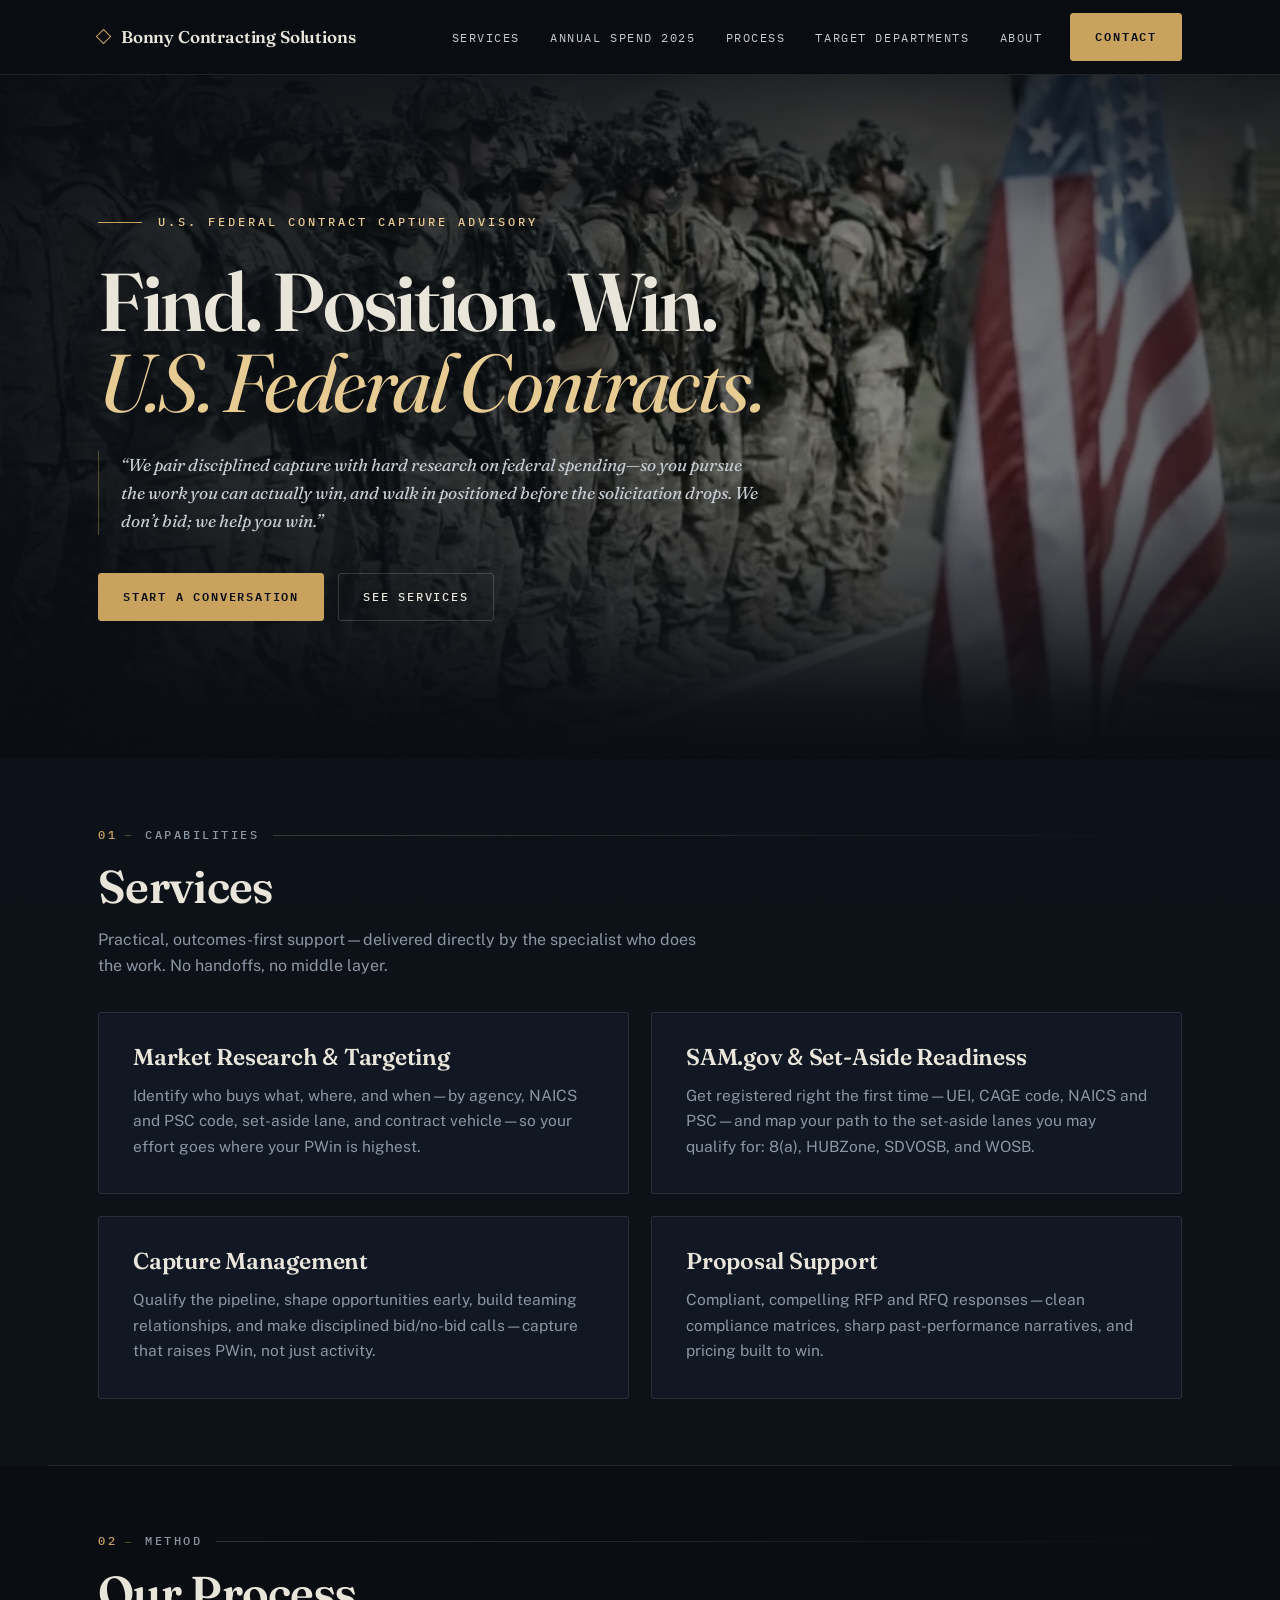
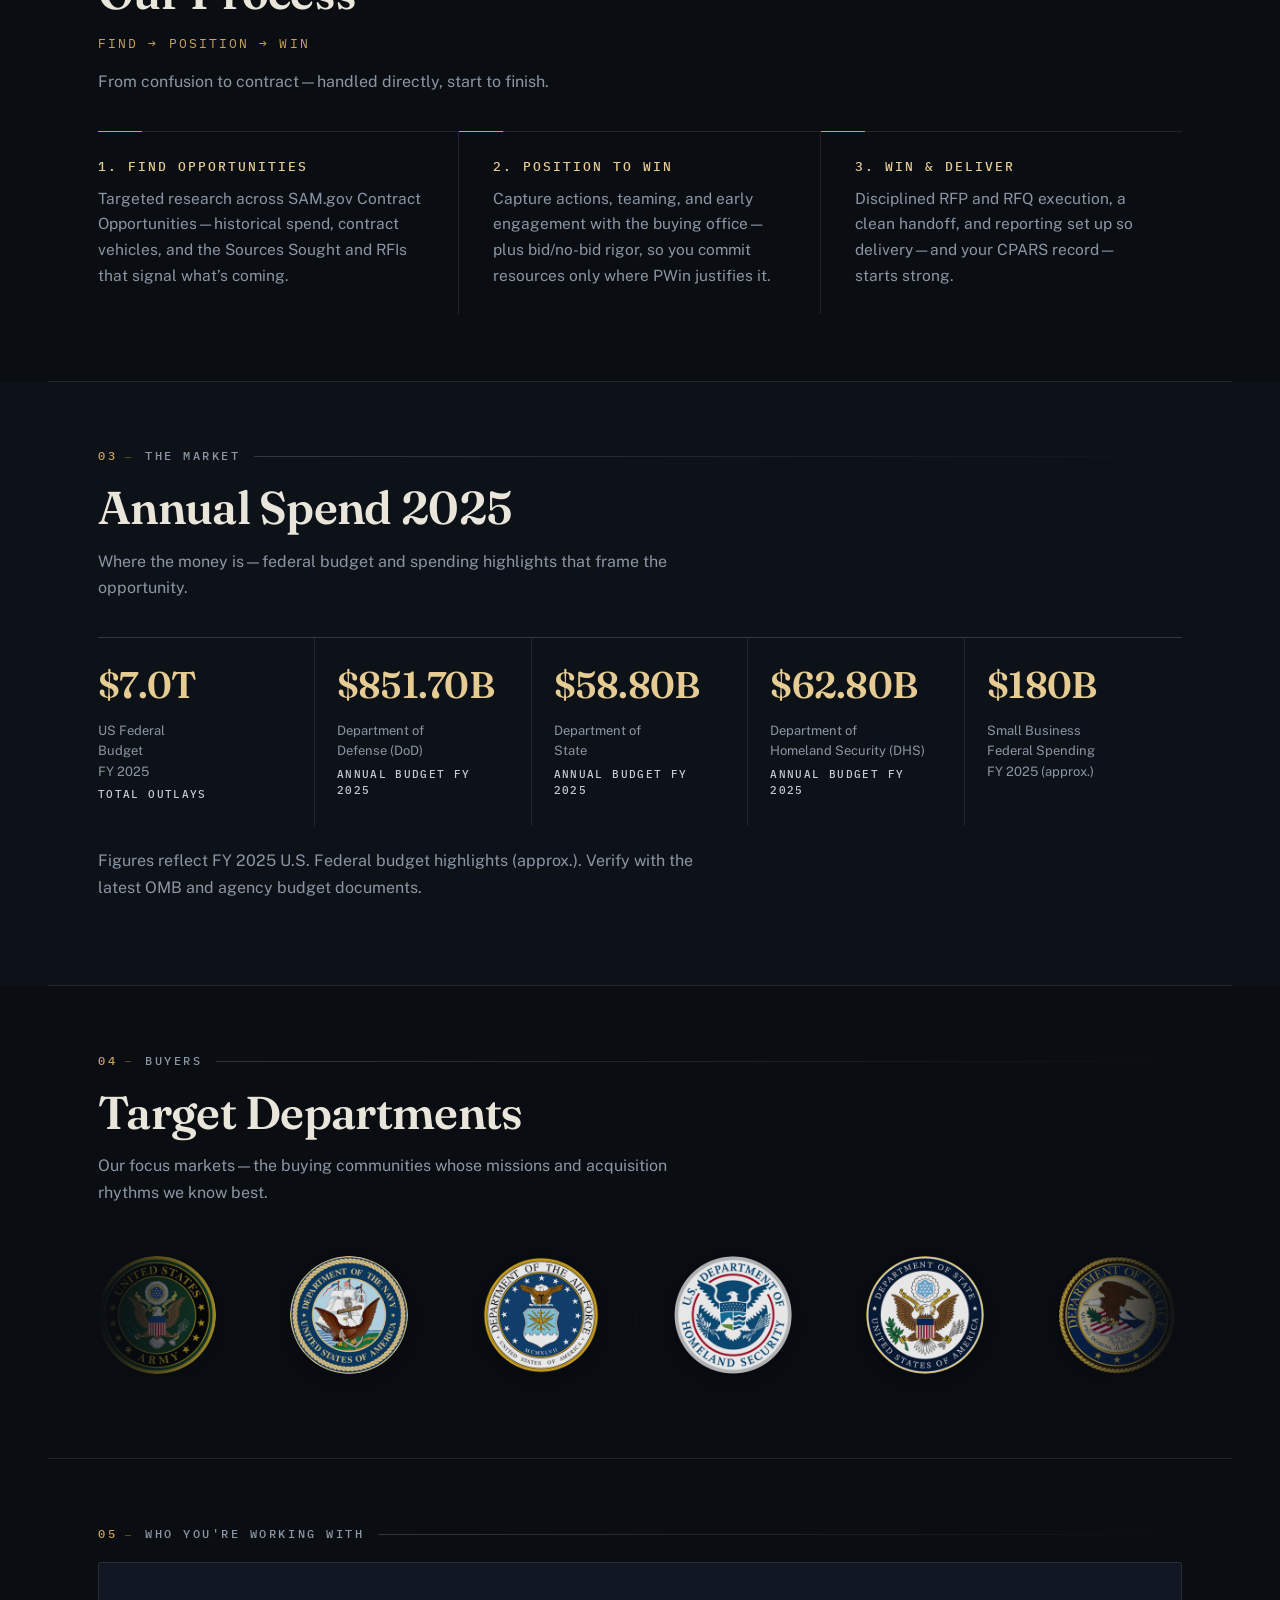
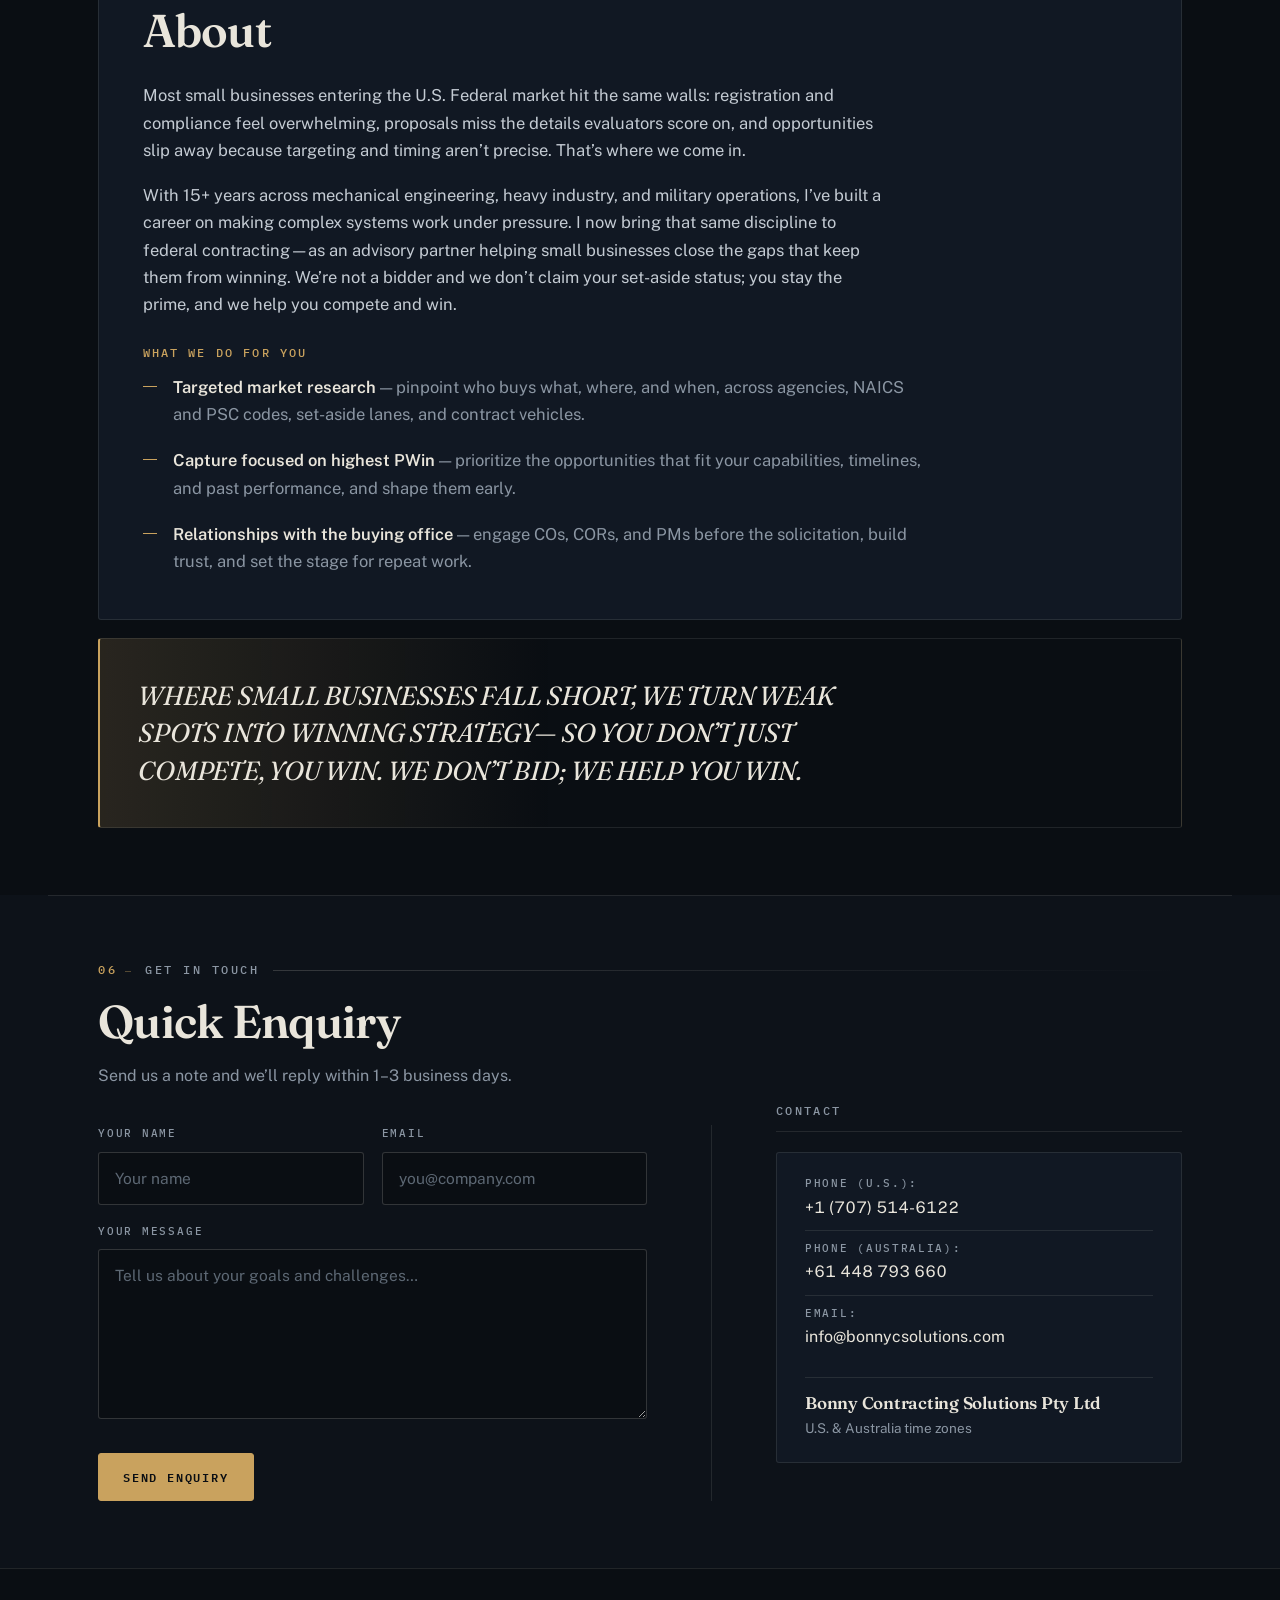
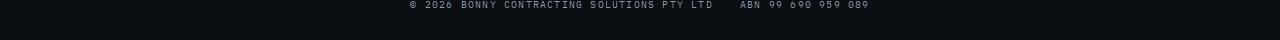
==== commit 4b398305: "Restore seal marquee; make hero never appear empty - Revert Target Departments to the continuous rig" ====
--- a/index.html
+++ b/index.html
@@ -31,7 +31,7 @@
   <!-- _headers caches /*.css immutable for a year, so this version query must
        change whenever styles.css changes, or returning visitors pair new HTML
        with a stale stylesheet. -->
-  <link rel="stylesheet" href="styles.css?v=dossier-7" />
+  <link rel="stylesheet" href="styles.css?v=dossier-8" />
 
   <!-- Organization schema -->
   <script type="application/ld+json">
@@ -238,35 +238,16 @@
           <h2>Target Departments</h2>
           <p class="muted">Our focus markets—the buying communities whose missions and acquisition rhythms we know best.</p>
 
-          <div class="seal-grid">
-            <figure class="seal-item">
+          <div class="seal-track">
+            <div class="seal-row">
               <img class="seal" width="112" height="112" decoding="async" loading="lazy" src="images/Department/army.png" alt="Seal of the U.S. Department of the Army">
-              <figcaption class="seal-label">Army</figcaption>
-            </figure>
-            <figure class="seal-item">
               <img class="seal" width="112" height="112" decoding="async" loading="lazy" src="images/Department/navy.png" alt="Seal of the U.S. Department of the Navy">
-              <figcaption class="seal-label">Navy</figcaption>
-            </figure>
-            <figure class="seal-item">
               <img class="seal" width="112" height="112" decoding="async" loading="lazy" src="images/Department/airforce.png" alt="Seal of the U.S. Department of the Air Force">
-              <figcaption class="seal-label">Air Force</figcaption>
-            </figure>
-            <figure class="seal-item">
               <img class="seal" width="112" height="112" decoding="async" loading="lazy" src="images/Department/dhs.png" alt="Seal of the U.S. Department of Homeland Security">
-              <figcaption class="seal-label">Homeland Security</figcaption>
-            </figure>
-            <figure class="seal-item">
               <img class="seal" width="112" height="112" decoding="async" loading="lazy" src="images/Department/state.png" alt="Seal of the U.S. Department of State">
-              <figcaption class="seal-label">State</figcaption>
-            </figure>
-            <figure class="seal-item">
               <img class="seal" width="112" height="112" decoding="async" loading="lazy" src="images/Department/justice.png" alt="Seal of the U.S. Department of Justice">
-              <figcaption class="seal-label">Justice</figcaption>
-            </figure>
-            <figure class="seal-item">
               <img class="seal" width="112" height="112" decoding="async" loading="lazy" src="images/Department/vet.png" alt="Seal of the U.S. Department of Veterans Affairs">
-              <figcaption class="seal-label">Veterans Affairs</figcaption>
-            </figure>
+            </div>
           </div>
         </div>
       </section>
@@ -380,7 +361,7 @@
 
   </div>
 
-  <script src="script.js?v=dossier-4" defer></script>
+  <script src="script.js?v=dossier-5" defer></script>
 
 </body>
 </html>
--- a/styles.css
+++ b/styles.css
@@ -42,8 +42,11 @@
      Anchor jumps use it via scroll-padding-top; overridden per breakpoint. */
   --nav-h:74px;
 
-  /* Department seal sizing (grid) */
-  --seal-size:104px;
+  /* Marquee (consumed by script.js clone logic) */
+  --seal-size:118px;
+  --seal-gap:74px;
+  --seal-speed:46s;
+  --edge-fade:14%;
 
   /* Set at runtime by script.js */
   --stats-caption-h:auto;
@@ -320,7 +323,13 @@
 }
 .hero.section + .section::before{display:none}
 
-.hero-video{position:absolute;inset:0;z-index:0;overflow:hidden}
+.hero-video{
+  position:absolute;inset:0;z-index:0;overflow:hidden;
+  /* Poster as a permanent base layer so the hero is never empty: shown before
+     the loop starts, on slow/save-data/reduced-motion, and if a clip fails to
+     paint. The <video> elements sit on top and cover it once they play. */
+  background:var(--ink) url("images/hero/poster.jpg") center 42%/cover no-repeat;
+}
 .hero-video-el{
   position:absolute;inset:0;
   width:100%;height:100%;
@@ -560,51 +569,42 @@
 }
 
 /* =========================================================
-   Department seals — a dignified static grid, labelled.
-   (Replaces the earlier auto-scrolling marquee: federal seals
-   read as more credible standing still and named than sliding by.)
-   ========================================================= */
-.seal-grid{
-  display:grid;
-  grid-template-columns:repeat(7,1fr);
-  gap:clamp(18px,2.6vw,36px) clamp(12px,2vw,28px);
-  margin-top:40px;
-  align-items:start;
-}
-.seal-item{
-  display:flex;
-  flex-direction:column;
-  align-items:center;
-  gap:14px;
-  text-align:center;
+   Department seals — continuous right-to-left marquee
+   ========================================================= */
+.seal-track{
+  position:relative;
+  overflow:hidden;
+  width:100%;
+  height:calc(var(--seal-size) + 36px);
+  margin-top:32px;
+  -webkit-mask-image:linear-gradient(90deg,transparent 0,#000 var(--edge-fade),#000 calc(100% - var(--edge-fade)),transparent 100%);
+          mask-image:linear-gradient(90deg,transparent 0,#000 var(--edge-fade),#000 calc(100% - var(--edge-fade)),transparent 100%);
+}
+.seal-row{
+  display:flex;align-items:center;gap:var(--seal-gap);
+  position:absolute;left:0;top:50%;
+  transform:translateY(-50%) translateX(0);
+  will-change:transform;
+  animation:seal-loop var(--seal-speed) linear infinite;
+}
+@keyframes seal-loop{
+  0%{transform:translateY(-50%) translateX(0)}
+  100%{transform:translateY(-50%) translateX(-50%)}
 }
 .seal{
-  width:100%;
-  max-width:var(--seal-size);
-  aspect-ratio:1;
-  object-fit:contain;
+  width:var(--seal-size);height:var(--seal-size);
+  object-fit:contain;flex:0 0 auto;
   border-radius:50%;
-  filter:saturate(.82) drop-shadow(0 6px 18px rgba(0,0,0,.5));
-  opacity:.92;
+  filter:saturate(.82) drop-shadow(0 6px 18px rgba(0,0,0,.55));
+  opacity:.9;
   transition:filter .35s ease,opacity .35s ease,transform .35s ease;
 }
-.seal-item:hover .seal{
-  filter:saturate(1) drop-shadow(0 8px 24px rgba(0,0,0,.6));
+.seal:hover{
+  filter:saturate(1) drop-shadow(0 8px 24px rgba(0,0,0,.65));
   opacity:1;
-  transform:translateY(-3px);
-}
-.seal-label{
-  font-family:var(--font-mono);
-  font-size:10px;
-  font-weight:500;
-  letter-spacing:.13em;
-  text-transform:uppercase;
-  line-height:1.4;
-  color:var(--muted);
-  transition:color .35s ease;
-  text-wrap:balance;
-}
-.seal-item:hover .seal-label{color:var(--bone-2)}
+  transform:scale(1.05);
+}
+.seal-track:hover .seal-row{animation-play-state:paused}
 
 /* =========================================================
    About
@@ -811,7 +811,7 @@
    ========================================================= */
 @media (prefers-reduced-motion:no-preference){
   @supports (animation-timeline:view()){
-    .service-card,.step,.stat-card,.bubble,.closer-block,.seal-item,.contact-card,.enquiry-form{
+    .service-card,.step,.stat-card,.bubble,.closer-block,.seal-track,.contact-card,.enquiry-form{
       animation:rise .8s linear both;
       animation-timeline:view();
       animation-range:entry 2% cover 20%;
@@ -850,7 +850,6 @@
   .link-contact{display:list-item}
   .nav-cta{display:none}
 
-  .seal-grid{grid-template-columns:repeat(4,1fr);gap:clamp(20px,4vw,32px)}
   .services-grid{grid-template-columns:1fr}
   .steps{grid-template-columns:1fr}
   .step{border-right:0;border-bottom:1px solid var(--line);padding:32px 0}
@@ -863,8 +862,7 @@
 }
 
 @media (max-width:720px){
-  :root{--seal-size:88px}
-  .seal-grid{grid-template-columns:repeat(3,1fr)}
+  :root{--seal-size:88px;--seal-gap:48px}
   .stats{grid-template-columns:repeat(2,1fr)}
   .stat-card{border-right:1px solid var(--line);border-top:1px solid var(--line)}
   .stat-card:nth-child(2n){border-right:0}
@@ -884,5 +882,6 @@
     transition:none!important;
     scroll-behavior:auto!important;
   }
+  .seal-row{transform:translateY(-50%) translateX(0)}
   .hero-video-el{transition:none}
 }
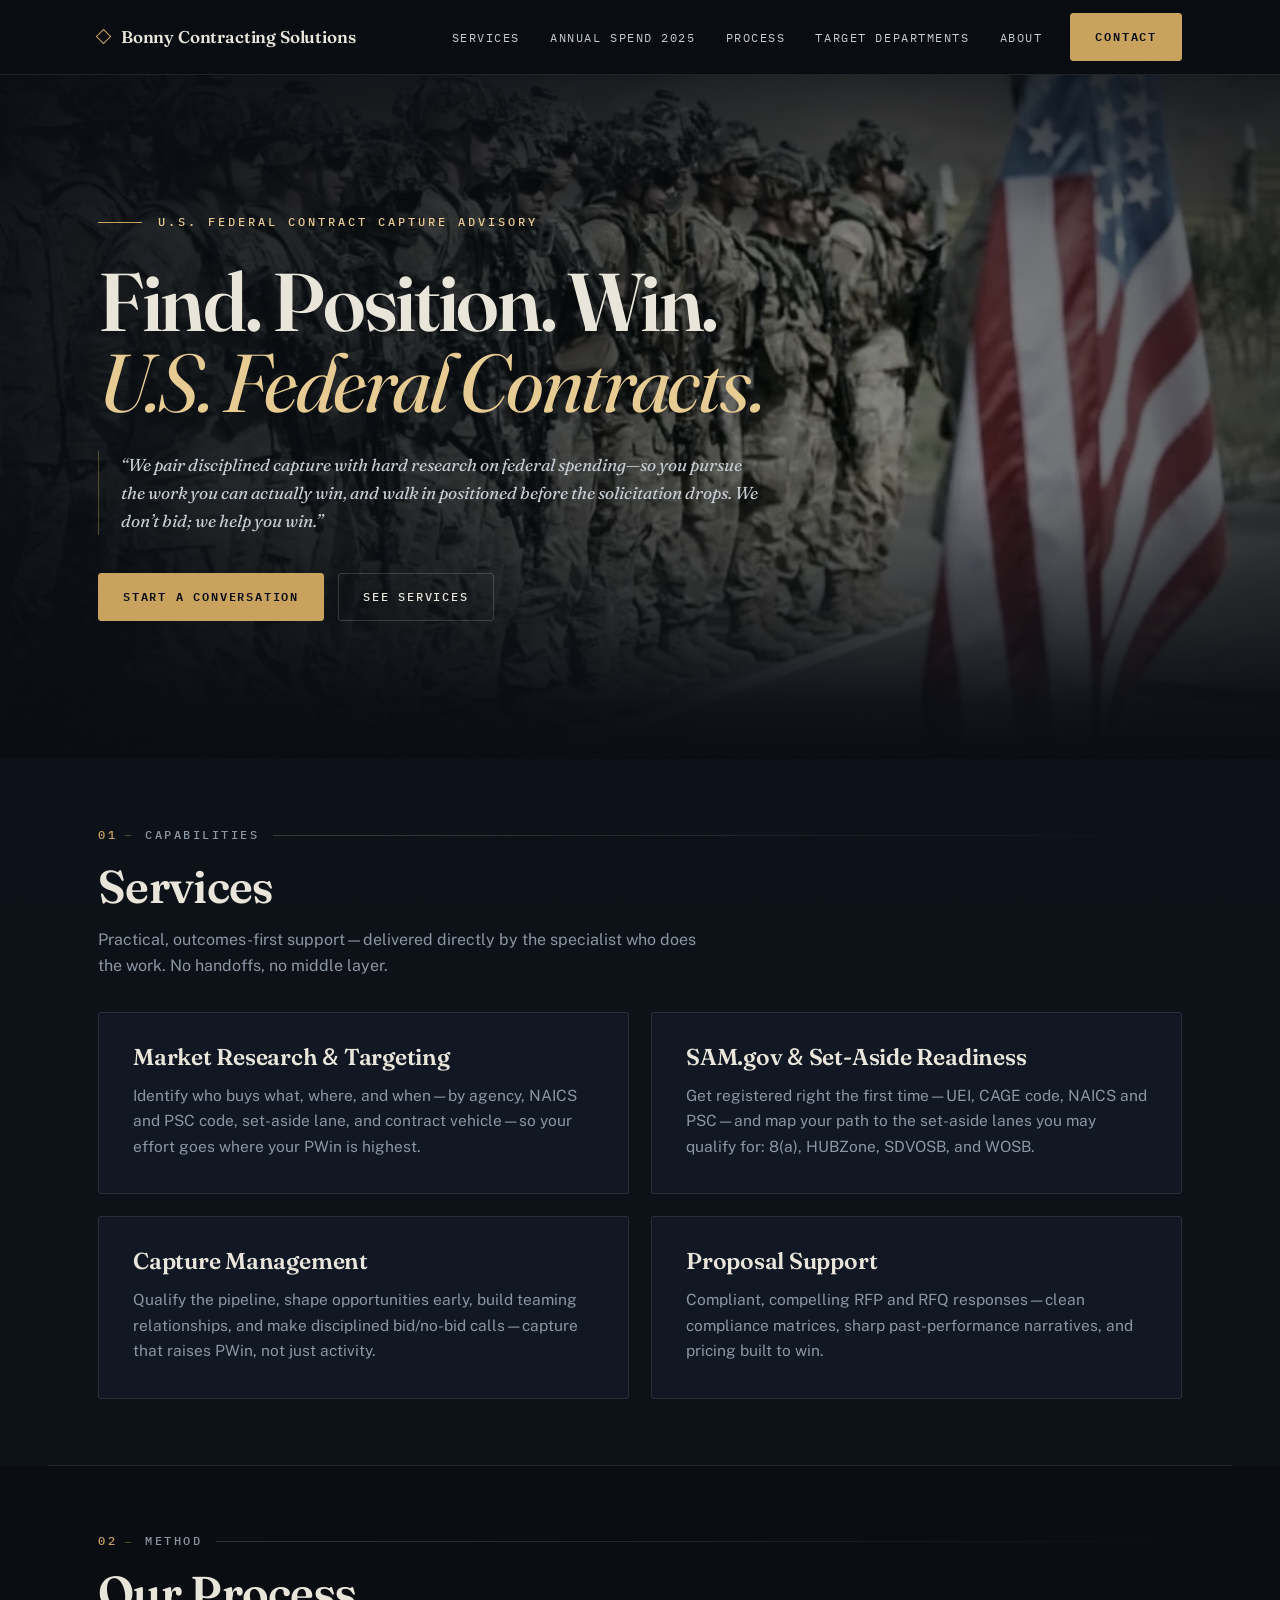
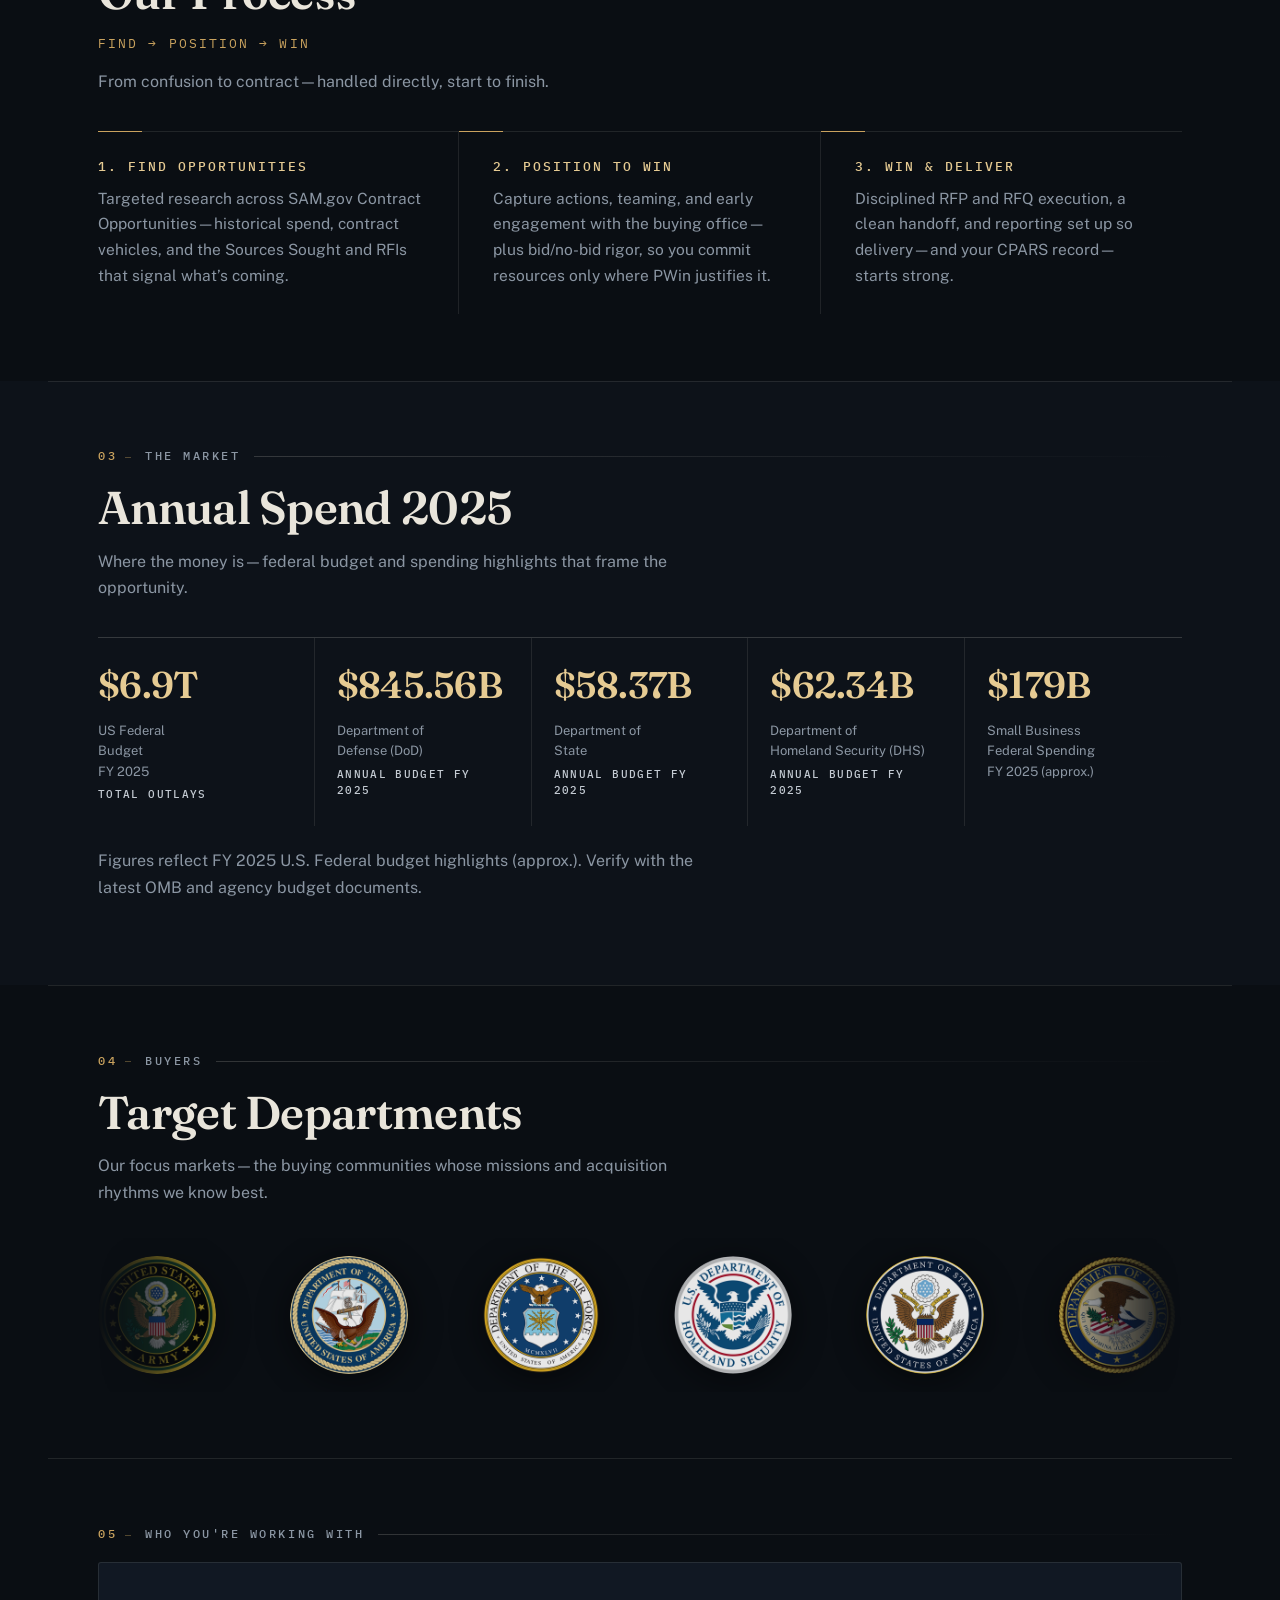
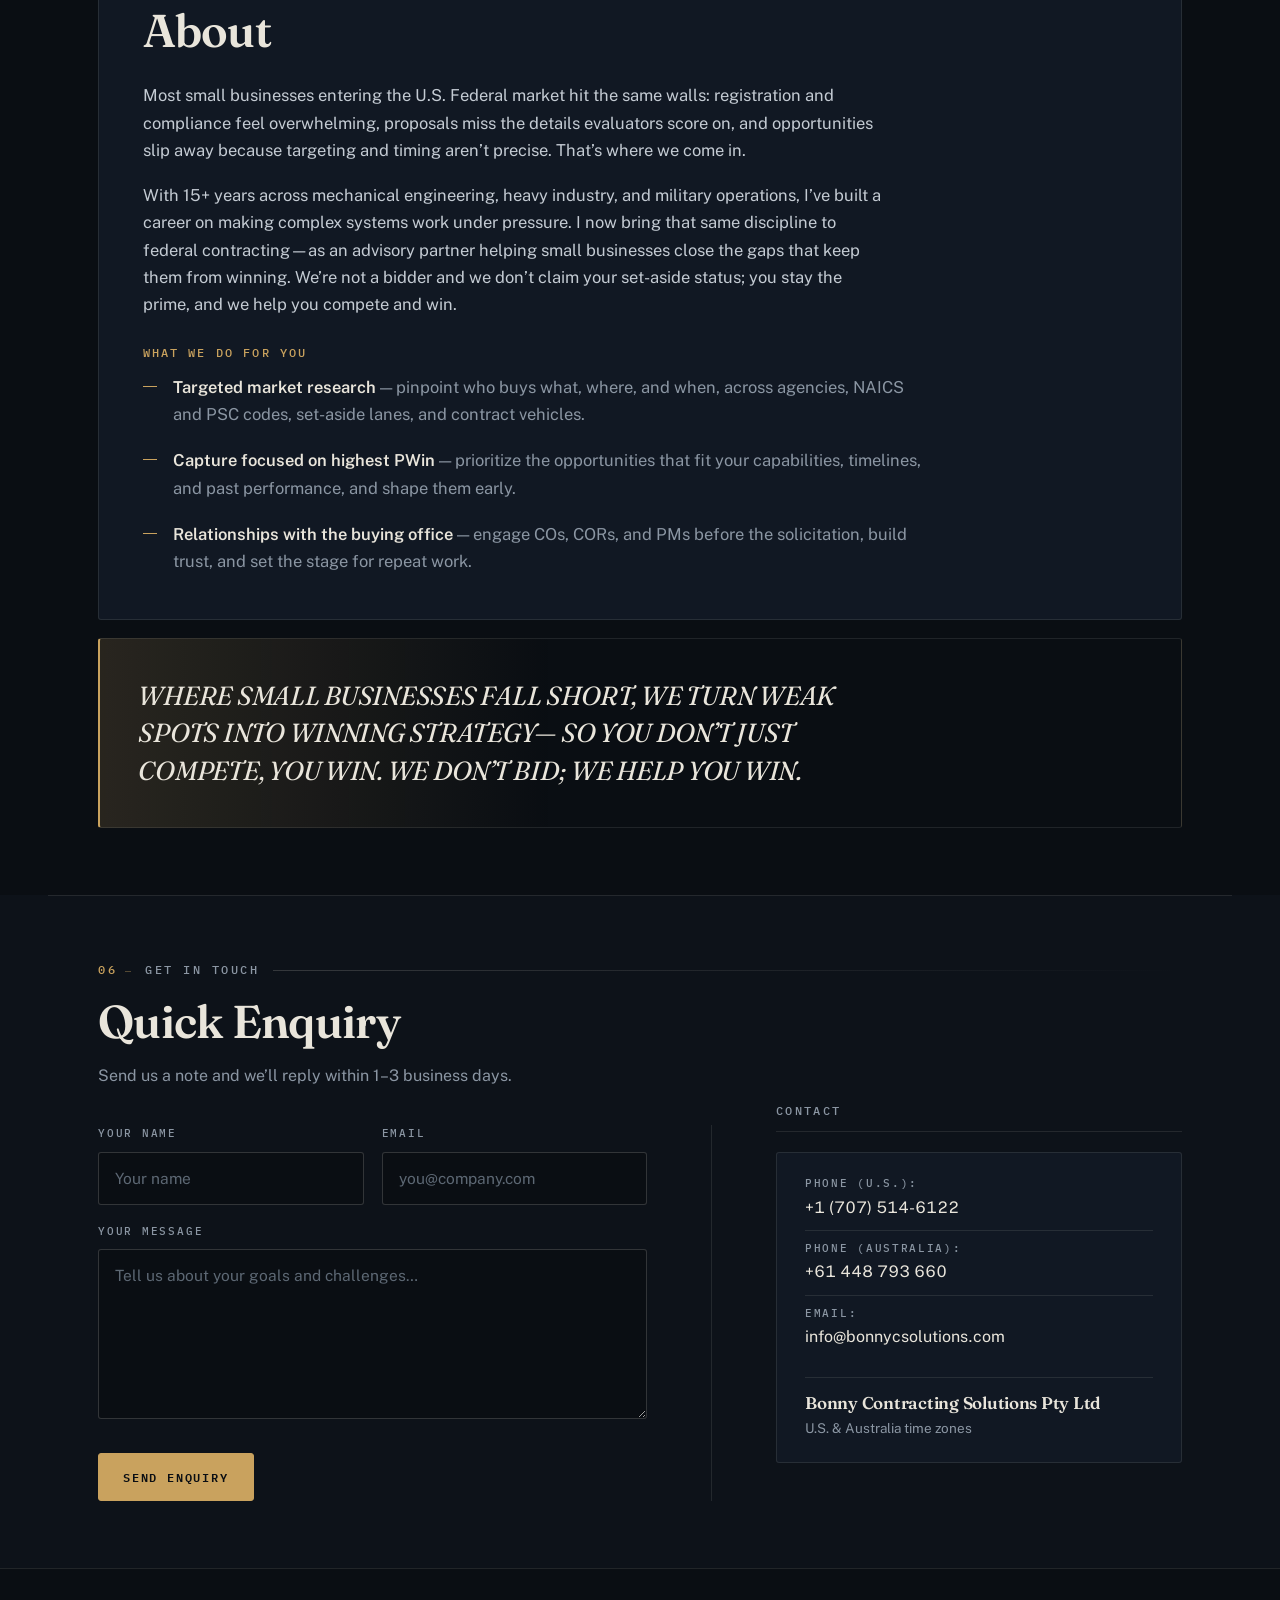
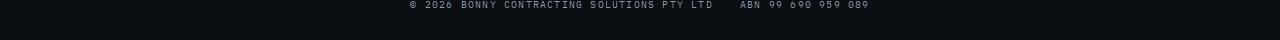
==== commit bf517f2c: "Add robots.txt, sitemap and canonical; put full company name in title Co-Authored-By: Claude Opus 5." ====
--- a/index.html
+++ b/index.html
@@ -4,7 +4,8 @@
   <meta charset="utf-8" />
   <!-- Desktop keeps zoom; mobile/tablet tightened by JS (viewport-fit supports notches) -->
   <meta id="viewport" name="viewport" content="width=device-width, initial-scale=1, viewport-fit=cover" />
-  <title>Bonny Contracting Solutions — U.S. Federal Contract Capture Advisory</title>
+  <title>Bonny Contracting Solutions Pty Ltd | U.S. Federal Contract Capture Advisory</title>
+  <link rel="canonical" href="https://www.bonnycsolutions.com/">
 
   <meta name="description" content="Bonny Contracting Solutions helps U.S. small businesses find, position for, and win federal contracts—SAM.gov registration, targeting, capture management, and compliant proposals across DoD, State, and DHS.">
 
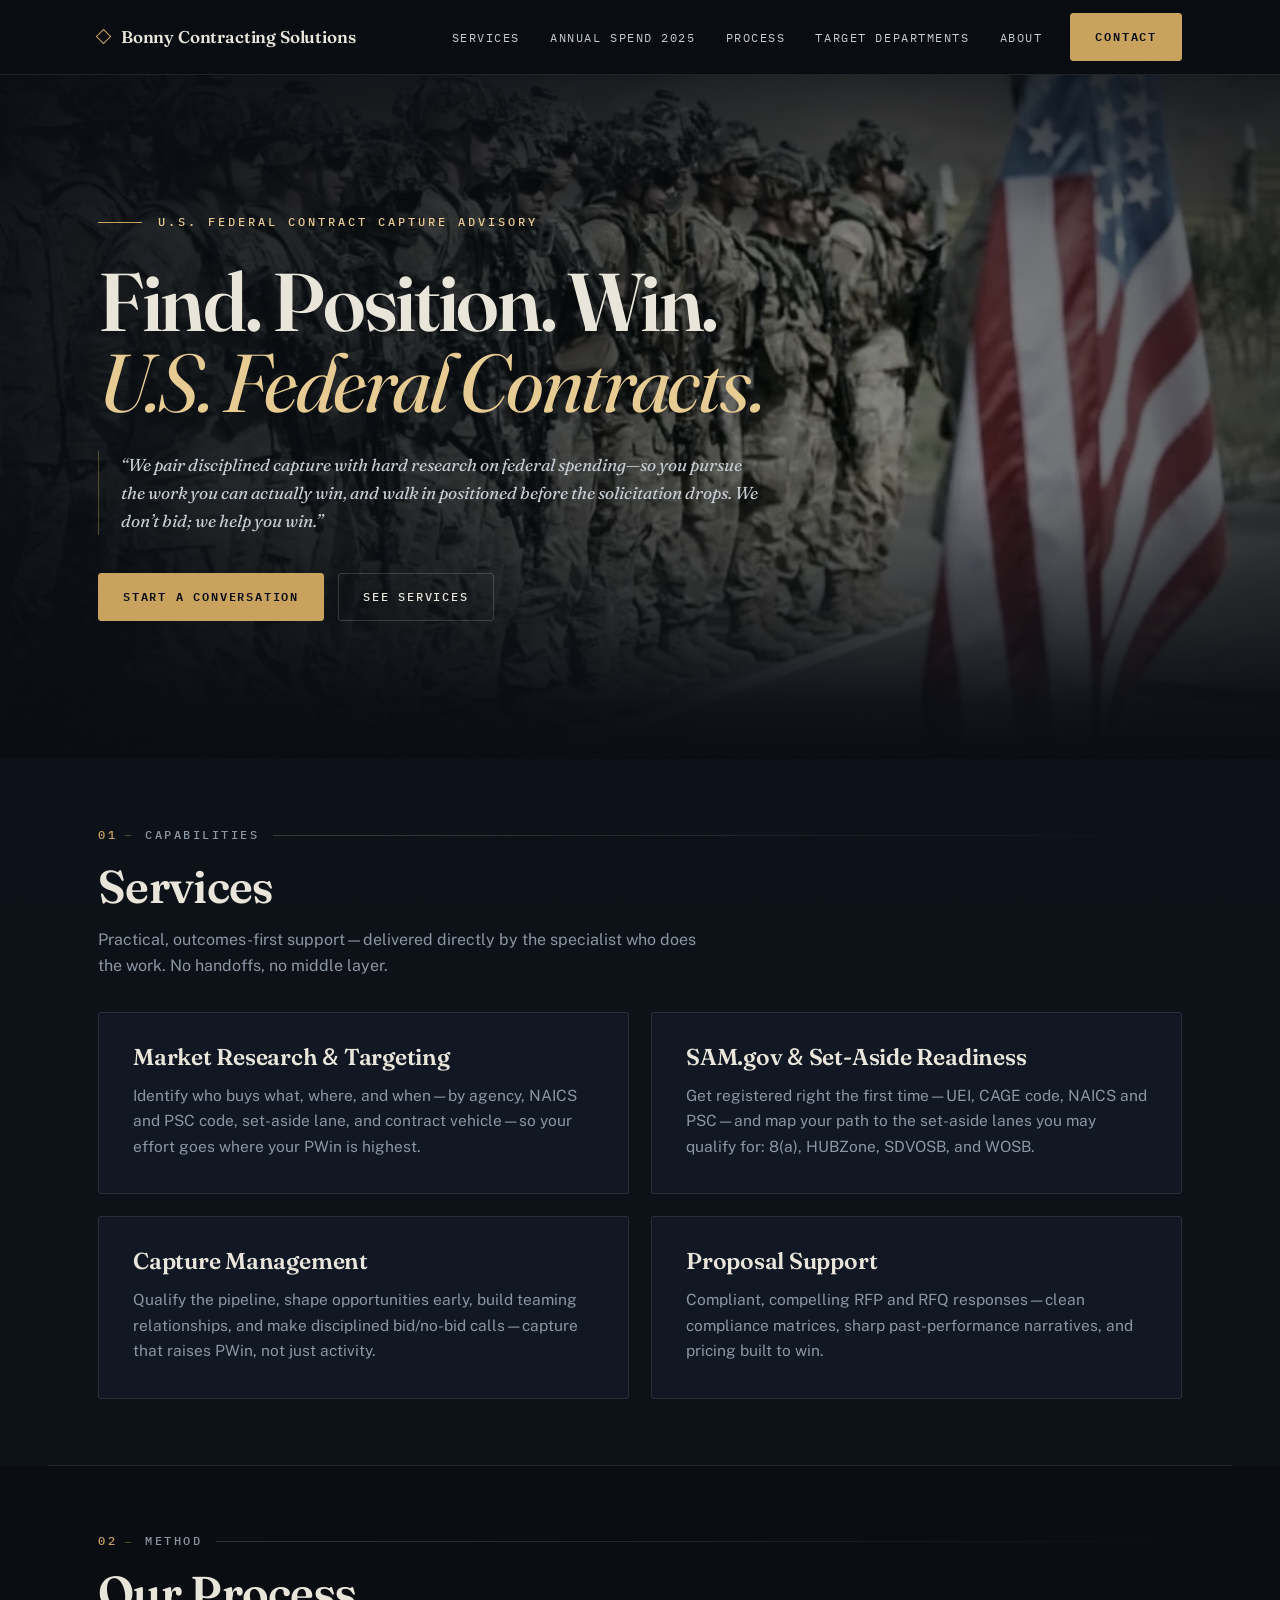
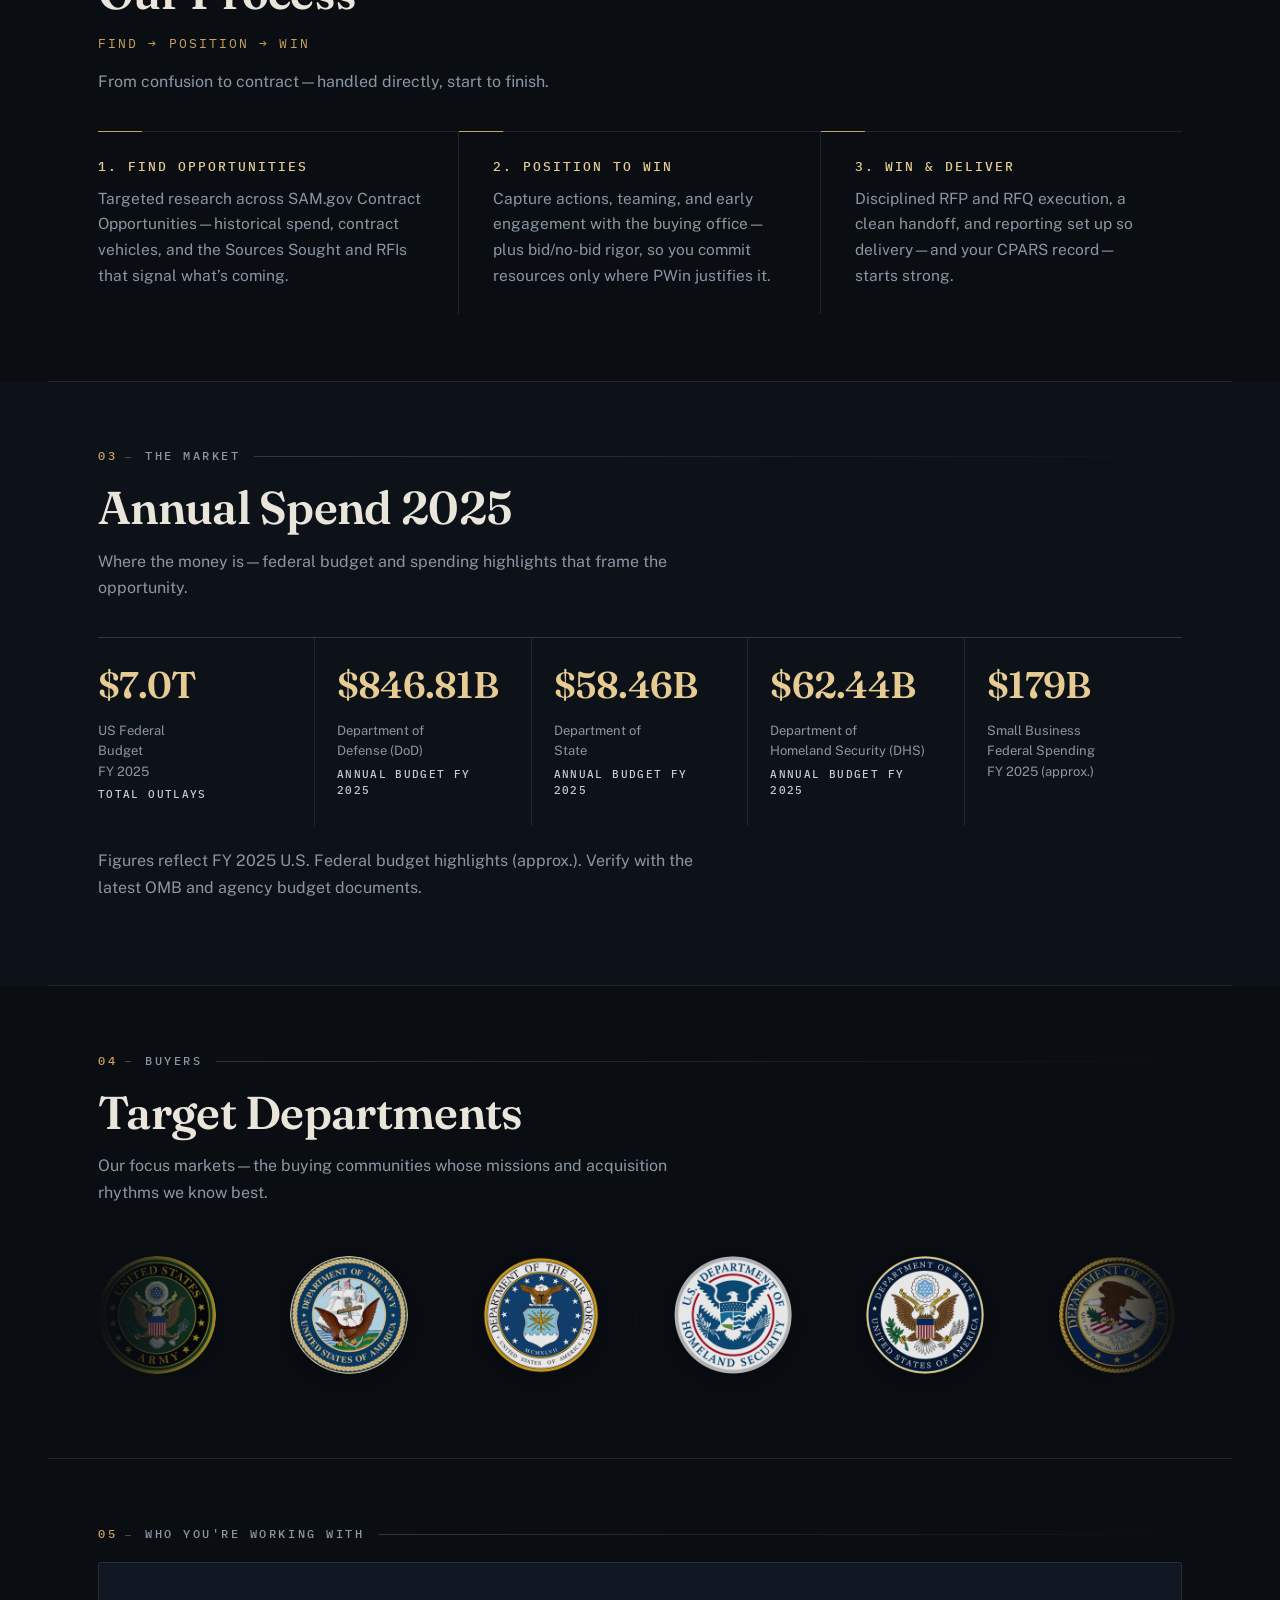
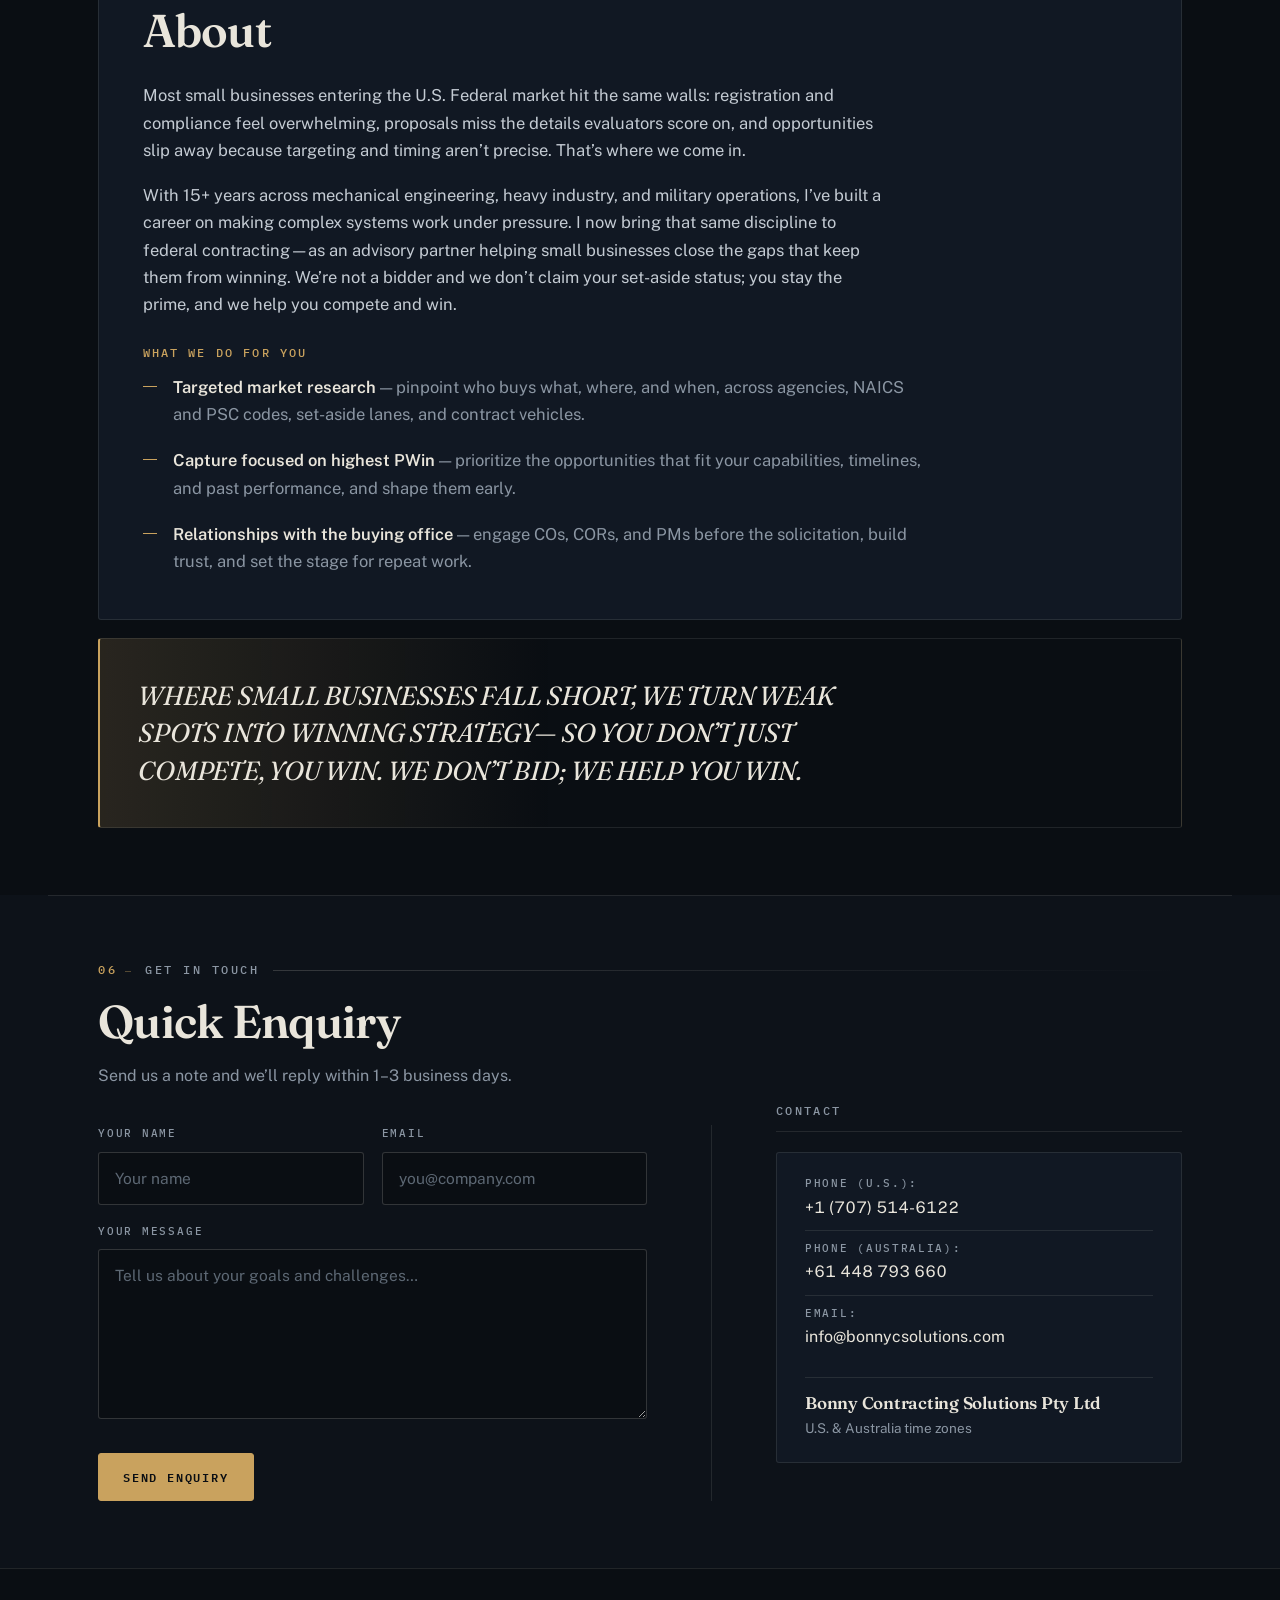
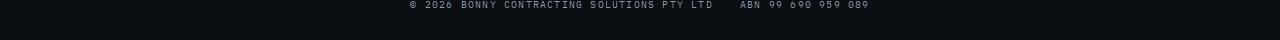
==== commit a41e447d: "Point structured data url at www to match canonical Co-Authored-By: Claude Opus 5.5 <noreply@anthrop" ====
--- a/index.html
+++ b/index.html
@@ -41,7 +41,7 @@
     "@type":"ProfessionalService",
     "name":"Bonny Contracting Solutions Pty Ltd",
     "description":"Advisory firm helping U.S. small businesses find, position for, and win federal contracts—SAM.gov registration, targeting, capture management, and compliant proposals.",
-    "url":"https://bonnycsolutions.com",
+    "url":"https://www.bonnycsolutions.com/",
     "email":"info@bonnycsolutions.com",
     "telephone":["+17075146122","+61448793660"],
     "areaServed":"US",
